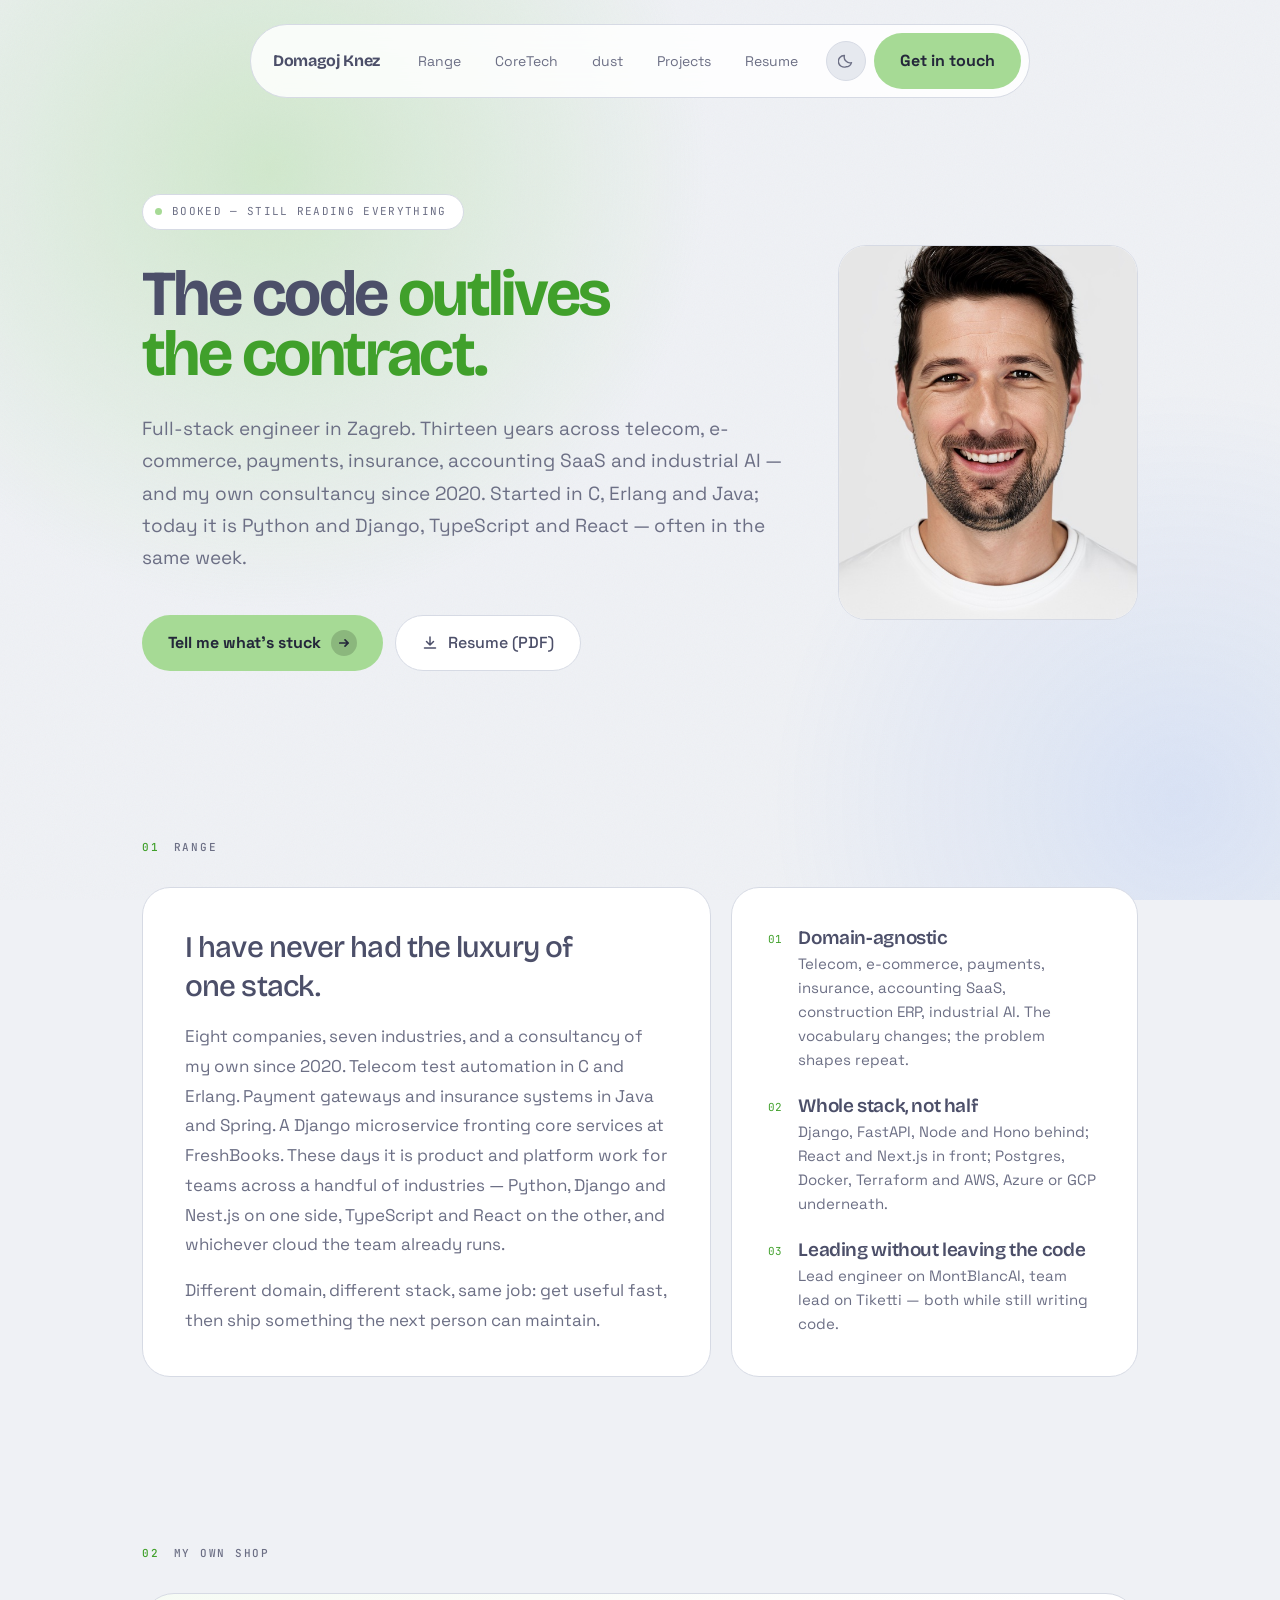
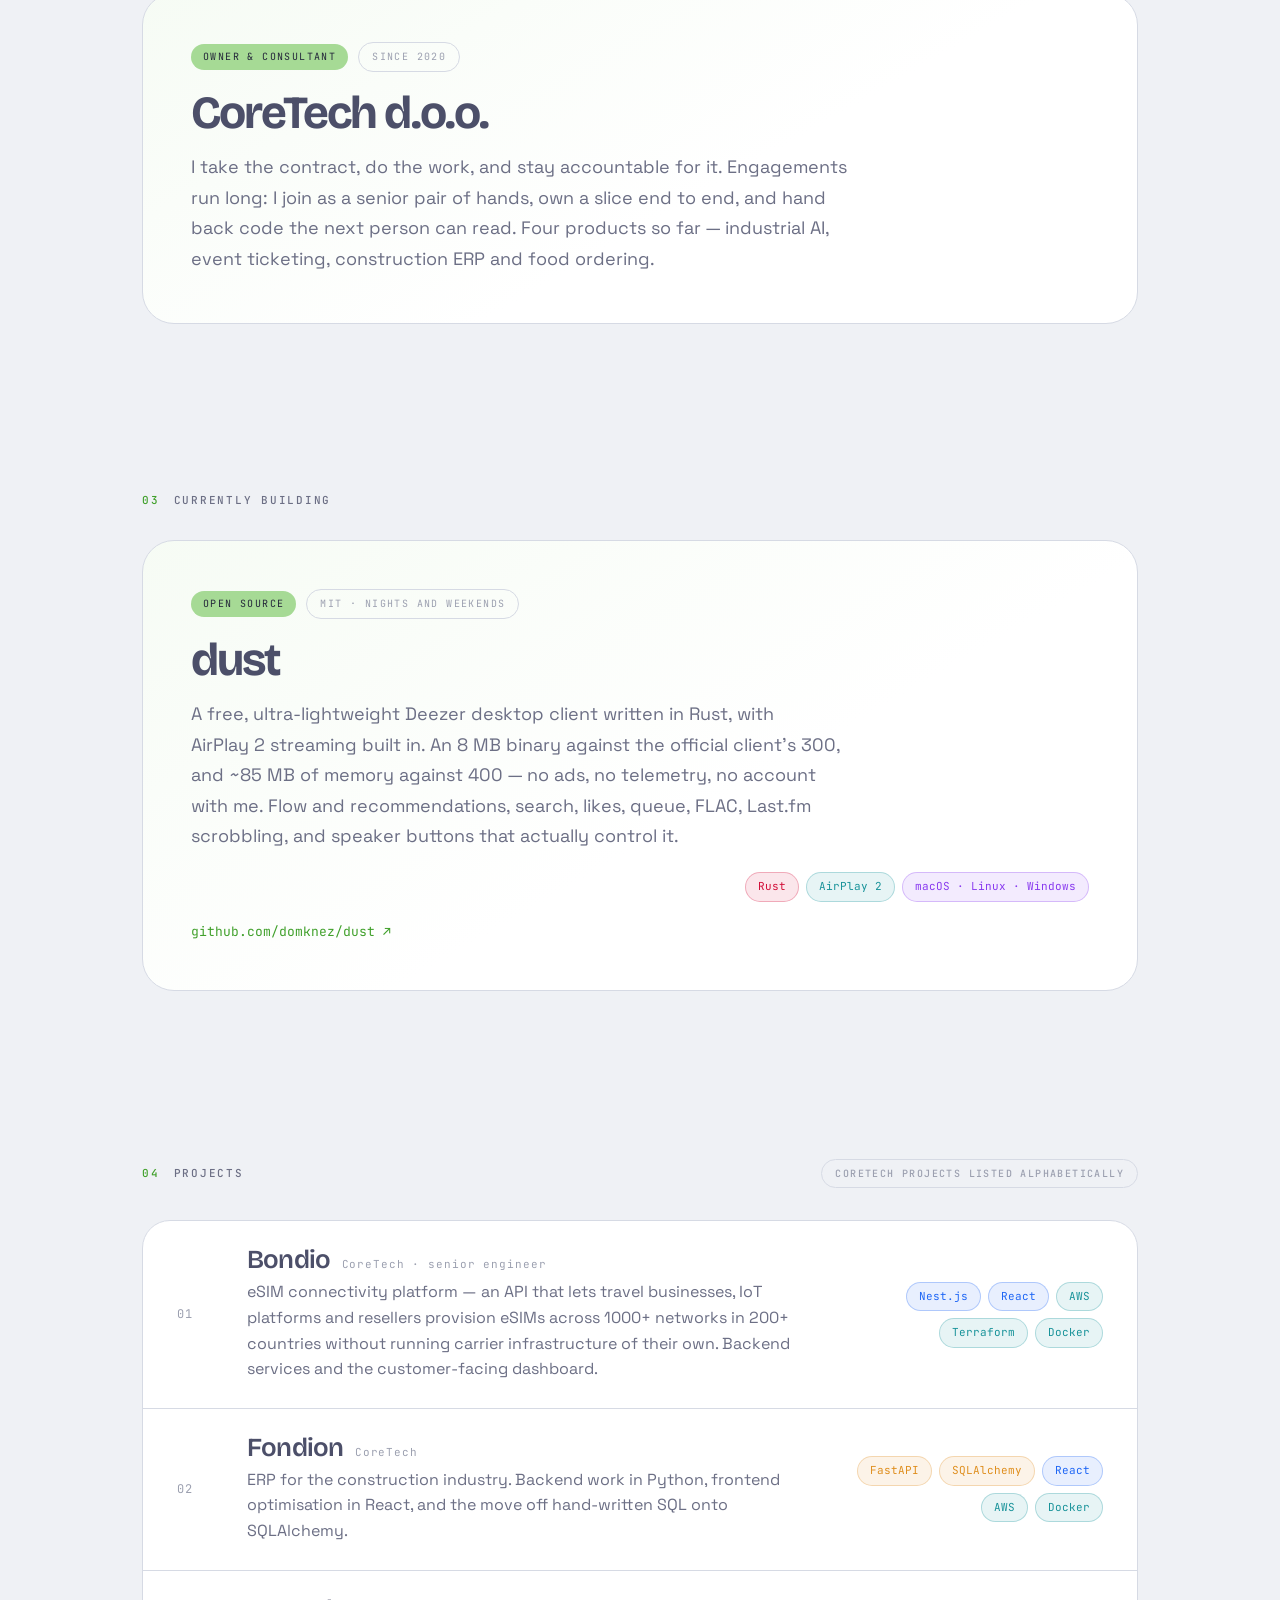
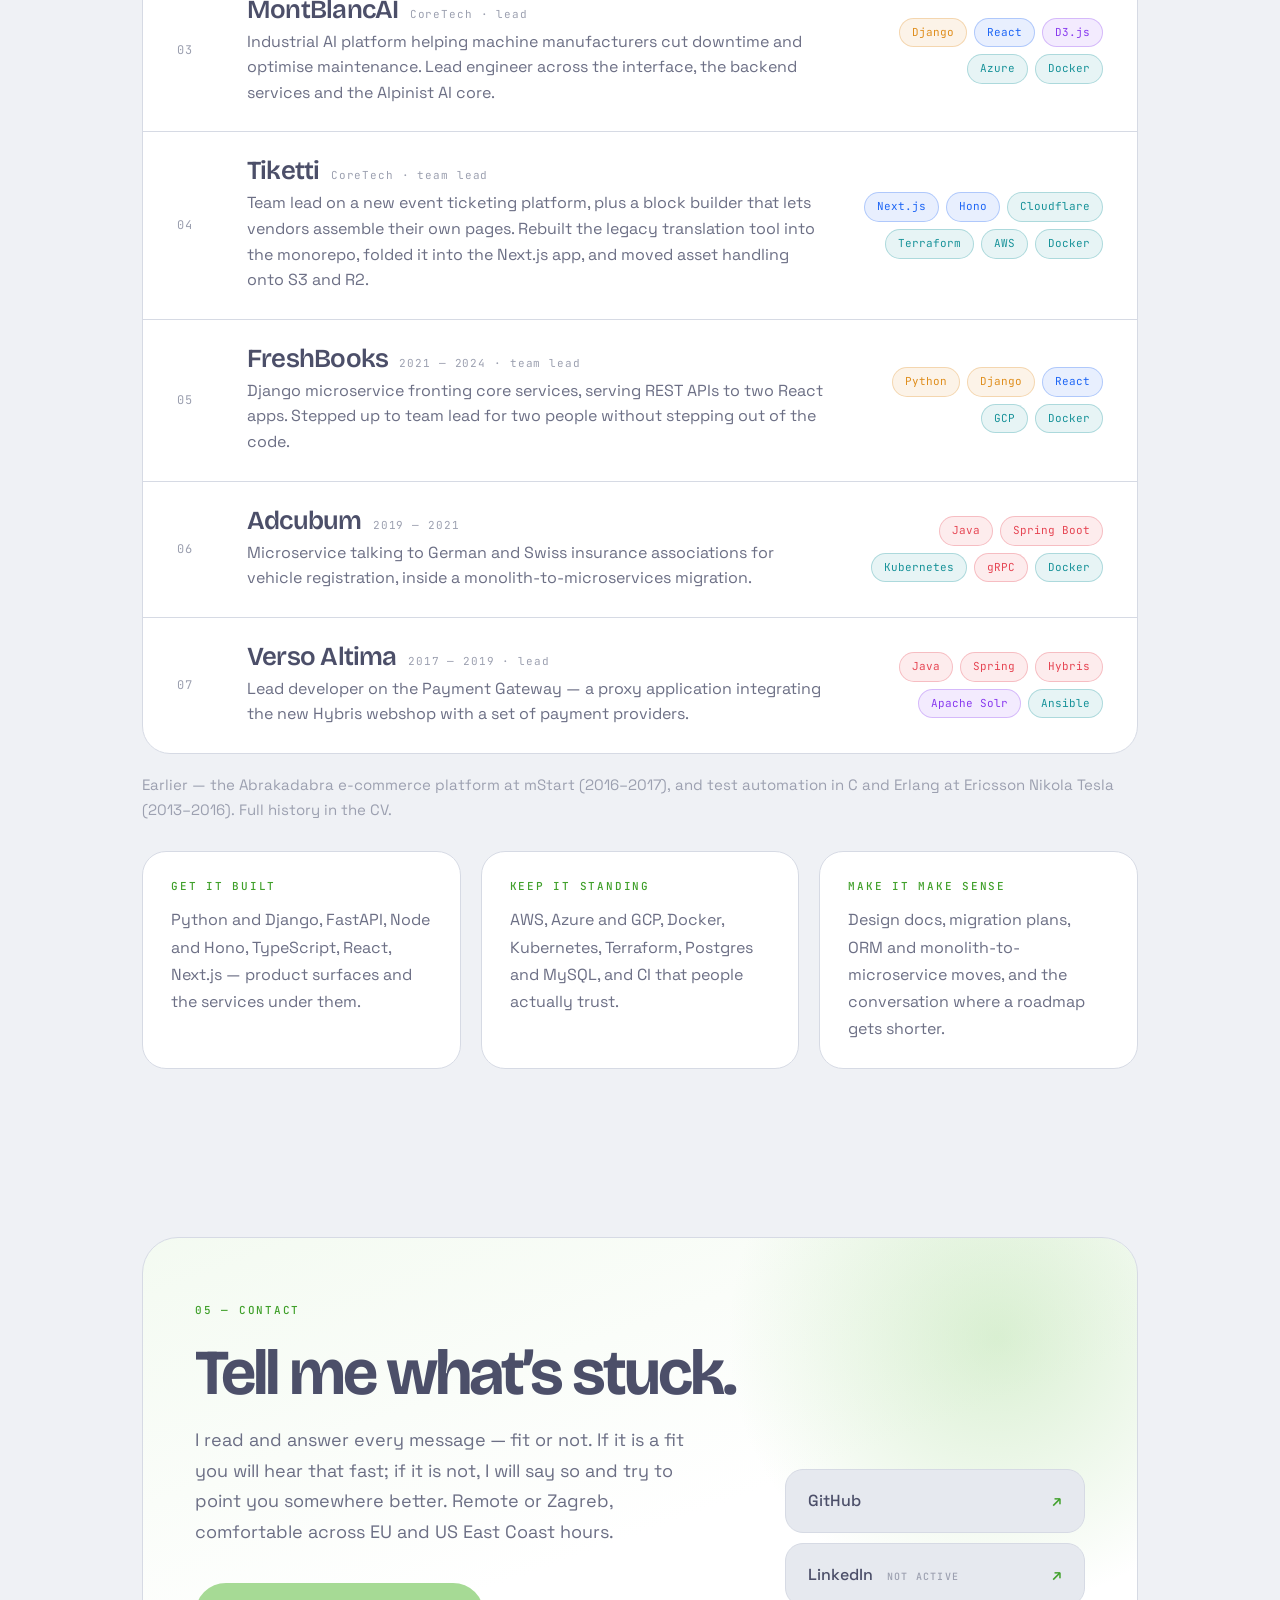
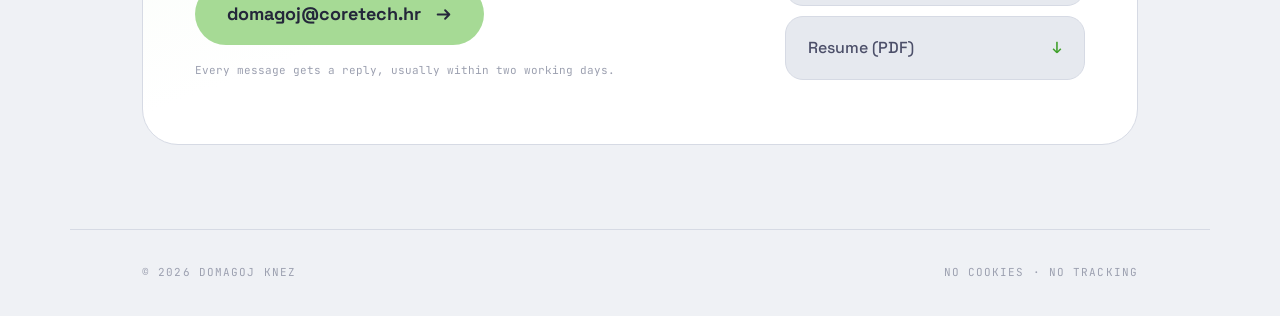
==== index.html @ b80cf306 "Add a section for dust, the current open-source project" ====
<!doctype html>
<html lang="en">
<head>
<meta charset="utf-8">
<meta name="viewport" content="width=device-width, initial-scale=1">
<title>Domagoj Knez — Full-Stack Software Engineer in Zagreb</title>
<meta name="description" content="Domagoj Knez is a full-stack software engineer in Zagreb, Croatia, with 13 years across telecom, e-commerce, payments, insurance, SaaS and industrial AI. Python, Django, FastAPI, TypeScript, React, AWS. Owner of CoreTech d.o.o.">
<meta name="author" content="Domagoj Knez">
<link rel="canonical" href="https://knez.dev/">
<meta name="robots" content="index, follow, max-snippet:-1, max-image-preview:large, max-video-preview:-1">
<meta name="googlebot" content="index, follow, max-snippet:-1, max-image-preview:large">
<meta name="theme-color" content="#24273A" media="(prefers-color-scheme: dark)">
<meta name="theme-color" content="#EFF1F5" media="(prefers-color-scheme: light)">

<meta property="og:type" content="profile">
<meta property="og:site_name" content="Domagoj Knez">
<meta property="og:locale" content="en_US">
<meta property="og:url" content="https://knez.dev/">
<meta property="og:title" content="Domagoj Knez — Full-Stack Software Engineer in Zagreb">
<meta property="og:description" content="13 years across telecom, e-commerce, payments, insurance, SaaS and industrial AI. Python, Django, TypeScript, React. Consulting through CoreTech d.o.o. since 2020.">
<meta property="og:image" content="https://knez.dev/assets/og.png">
<meta property="og:image:width" content="1200">
<meta property="og:image:height" content="630">
<meta property="og:image:alt" content="Domagoj Knez — full-stack software engineer, Zagreb">
<meta property="profile:first_name" content="Domagoj">
<meta property="profile:last_name" content="Knez">
<meta name="twitter:card" content="summary_large_image">
<meta name="twitter:title" content="Domagoj Knez — Full-Stack Software Engineer in Zagreb">
<meta name="twitter:description" content="13 years across telecom, e-commerce, payments, insurance, SaaS and industrial AI. Python, Django, TypeScript, React.">
<meta name="twitter:image" content="https://knez.dev/assets/og.png">

<link rel="icon" href="data:image/svg+xml,%3Csvg xmlns='http://www.w3.org/2000/svg' viewBox='0 0 32 32'%3E%3Crect width='32' height='32' rx='8' fill='%23A6DA95'/%3E%3Ctext x='16' y='22' font-family='Helvetica,Arial' font-size='16' font-weight='700' text-anchor='middle' fill='%231E2030'%3EDK%3C/text%3E%3C/svg%3E">
<link rel="sitemap" type="application/xml" href="/sitemap.xml">
<link rel="preconnect" href="https://fonts.googleapis.com">
<link rel="preconnect" href="https://fonts.gstatic.com" crossorigin>
<link rel="stylesheet" href="https://fonts.googleapis.com/css2?family=Bricolage+Grotesque:opsz,wght@12..96,400..800&family=Space+Grotesk:wght@400;500;700&family=JetBrains+Mono:wght@400;500&display=swap">
<link rel="stylesheet" href="assets/styles.css">
<script>
  // set theme before first paint so there is no flash
  try {
    var t = localStorage.getItem('theme');
    if (t) document.documentElement.dataset.theme = t;
  } catch (e) {}
</script>
</head>
<body>
<a class="skip" href="#main">Skip to content</a>
<div class="backdrop" aria-hidden="true">
  <span class="grain"></span>
  <span class="glow glow--a"></span>
  <span class="glow glow--b"></span>
</div>

<header class="topbar">
  <nav class="nav" aria-label="Primary">
    <a class="nav__mark" href="#top">Domagoj Knez</a>
    <button class="nav__burger" type="button" aria-expanded="false" aria-controls="nav-links" aria-label="Menu">
      <svg width="18" height="18" viewBox="0 0 16 16" fill="none" stroke="currentColor" stroke-width="1.8" stroke-linecap="round" aria-hidden="true"><path d="M3 5h10M3 11h10"/></svg>
    </button>
    <div class="nav__links" id="nav-links">
      <a href="#range">Range</a>
      <a href="#coretech">CoreTech</a>
      <a href="#dust">dust</a>
      <a href="#projects">Projects</a>
      <a href="files/Domagoj_Knez_CV.pdf">Resume</a>
      <button class="nav__theme" type="button" aria-label="Switch between light and dark">
        <svg class="i-sun" width="16" height="16" viewBox="0 0 16 16" fill="none" stroke="currentColor" stroke-width="1.4" stroke-linecap="round" aria-hidden="true"><circle cx="8" cy="8" r="3.2"/><path d="M8 1.4v1.6M8 13v1.6M14.6 8H13M3 8H1.4M12.7 3.3l-1.1 1.1M4.4 11.6l-1.1 1.1M12.7 12.7l-1.1-1.1M4.4 4.4L3.3 3.3"/></svg>
        <svg class="i-moon" width="16" height="16" viewBox="0 0 16 16" fill="none" stroke="currentColor" stroke-width="1.4" stroke-linecap="round" stroke-linejoin="round" aria-hidden="true"><path d="M13.5 9.6A5.8 5.8 0 016.4 2.5 5.8 5.8 0 108 13.8c2.5 0 4.7-1.7 5.5-4.2z"/></svg>
      </button>
      <a class="btn btn--accent nav__cta" href="#contact">Get in touch</a>
    </div>
  </nav>
</header>

<main id="main">
  <section class="hero" id="top">
    <div class="hero__text">
      <p class="status"><span class="status__dot" aria-hidden="true"></span>Booked — still reading everything</p>
      <h1>The code <em>outlives the contract.</em></h1>
      <p class="lede">Full-stack engineer in Zagreb. Thirteen years across telecom, e-commerce, payments, insurance, accounting SaaS and industrial AI — and my own consultancy since 2020. Started in C, Erlang and Java; today it is Python and Django, TypeScript and React — often in the same week.</p>
      <div class="hero__cta">
        <a class="btn btn--accent" href="#contact">Tell me what&rsquo;s stuck
          <span class="btn__dot" aria-hidden="true"><svg width="12" height="12" viewBox="0 0 12 12" fill="none" stroke="currentColor" stroke-width="1.7" stroke-linecap="round" stroke-linejoin="round"><path d="M1.8 6h8.4M7 2.8L10.2 6 7 9.2"/></svg></span>
        </a>
        <a class="btn btn--ghost" href="files/Domagoj_Knez_CV.pdf">
          <svg width="16" height="16" viewBox="0 0 16 16" fill="none" stroke="currentColor" stroke-width="1.5" stroke-linecap="round" stroke-linejoin="round" aria-hidden="true"><path d="M8 2v8M4.5 6.5L8 10l3.5-3.5M2.5 13h11"/></svg>
          Resume (PDF)
        </a>
      </div>
    </div>
    <figure class="portrait">
      <img src="assets/portrait.jpg" alt="Domagoj Knez, full-stack software engineer, Zagreb" width="512" height="768" loading="eager" decoding="async" fetchpriority="high">
      <span class="portrait__ph" aria-hidden="true">[ portrait ]</span>
    </figure>
  </section>

  <section id="range" aria-labelledby="range-h">
    <h2 class="eyebrow" id="range-h"><span>01</span><span>Range</span></h2>
    <div class="bento">
      <article class="card card--wide">
        <p class="statement">I have never had the luxury of one stack.</p>
        <p>Eight companies, seven industries, and a consultancy of my own since 2020. Telecom test automation in C and Erlang. Payment gateways and insurance systems in Java and Spring. A Django microservice fronting core services at FreshBooks. These days it is product and platform work for teams across a handful of industries — Python, Django and Nest.js on one side, TypeScript and React on the other, and whichever cloud the team already runs.</p>
        <p>Different domain, different stack, same job: get useful fast, then ship something the next person can maintain.</p>
      </article>
      <article class="card card--list">
        <div class="pt"><span class="pt__n">01</span><div><h3>Domain-agnostic</h3><p>Telecom, e-commerce, payments, insurance, accounting SaaS, construction ERP, industrial AI. The vocabulary changes; the problem shapes repeat.</p></div></div>
        <div class="pt"><span class="pt__n">02</span><div><h3>Whole stack, not half</h3><p>Django, FastAPI, Node and Hono behind; React and Next.js in front; Postgres, Docker, Terraform and AWS, Azure or GCP underneath.</p></div></div>
        <div class="pt"><span class="pt__n">03</span><div><h3>Leading without leaving the code</h3><p>Lead engineer on MontBlancAI, team lead on Tiketti — both while still writing code.</p></div></div>
      </article>
    </div>
  </section>

  <section id="coretech" aria-labelledby="coretech-h">
    <h2 class="eyebrow" id="coretech-h"><span>02</span><span>My own shop</span></h2>
    <article class="card feature">
      <p class="feature__tags"><span class="pill pill--accent">Owner &amp; consultant</span><span class="pill pill--quiet">Since 2020</span></p>
      <h3>CoreTech d.o.o.</h3>
      <p class="feature__body">I take the contract, do the work, and stay accountable for it. Engagements run long: I join as a senior pair of hands, own a slice end to end, and hand back code the next person can read. Four products so far — industrial AI, event ticketing, construction ERP and food ordering.</p>
    </article>
  </section>

  <section id="dust" aria-labelledby="dust-h">
    <h2 class="eyebrow" id="dust-h"><span>03</span><span>Currently building</span></h2>
    <article class="card feature">
      <p class="feature__tags"><span class="pill pill--accent">Open source</span><span class="pill pill--quiet">MIT &middot; nights and weekends</span></p>
      <h3>dust</h3>
      <p class="feature__body">A free, ultra-lightweight Deezer desktop client written in Rust, with AirPlay&nbsp;2 streaming built in. An 8&nbsp;MB binary against the official client&rsquo;s 300, and ~85&nbsp;MB of memory against 400 — no ads, no telemetry, no account with me. Flow and recommendations, search, likes, queue, FLAC, Last.fm scrobbling, and speaker buttons that actually control it.</p>
      <ul class="tech tech--left"><li class="tk tk-sys">Rust</li><li class="tk tk-inf">AirPlay 2</li><li class="tk tk-dat">macOS &middot; Linux &middot; Windows</li></ul>
      <p class="feature__link"><a href="https://github.com/domknez/dust">github.com/domknez/dust <span aria-hidden="true">&#8599;</span></a></p>
    </article>
  </section>

  <section id="projects" aria-labelledby="projects-h">
    <div class="eyebrow eyebrow--split">
      <h2 class="eyebrow__l" id="projects-h"><span>04</span><span>Projects</span></h2>
      <span class="pill pill--quiet">CoreTech projects listed alphabetically</span>
    </div>
    <ol class="projects">
      <li class="project">
        <span class="project__n">01</span>
        <div class="project__body">
          <h3>Bondio <span class="project__meta">CoreTech &middot; senior engineer</span></h3>
          <p>eSIM connectivity platform — an API that lets travel businesses, IoT platforms and resellers provision eSIMs across 1000+ networks in 200+ countries without running carrier infrastructure of their own. Backend services and the customer-facing dashboard.</p>
        </div>
        <ul class="tech"><li class="tk tk-js">Nest.js</li><li class="tk tk-js">React</li><li class="tk tk-inf">AWS</li><li class="tk tk-inf">Terraform</li><li class="tk tk-inf">Docker</li></ul>
      </li>
      <li class="project">
        <span class="project__n">02</span>
        <div class="project__body">
          <h3>Fondion <span class="project__meta">CoreTech</span></h3>
          <p>ERP for the construction industry. Backend work in Python, frontend optimisation in React, and the move off hand-written SQL onto SQLAlchemy.</p>
        </div>
        <ul class="tech"><li class="tk tk-py">FastAPI</li><li class="tk tk-py">SQLAlchemy</li><li class="tk tk-js">React</li><li class="tk tk-inf">AWS</li><li class="tk tk-inf">Docker</li></ul>
      </li>
      <li class="project">
        <span class="project__n">03</span>
        <div class="project__body">
          <h3>MontBlancAI <span class="project__meta">CoreTech &middot; lead</span></h3>
          <p>Industrial AI platform helping machine manufacturers cut downtime and optimise maintenance. Lead engineer across the interface, the backend services and the Alpinist AI core.</p>
        </div>
        <ul class="tech"><li class="tk tk-py">Django</li><li class="tk tk-js">React</li><li class="tk tk-dat">D3.js</li><li class="tk tk-inf">Azure</li><li class="tk tk-inf">Docker</li></ul>
      </li>
      <li class="project">
        <span class="project__n">04</span>
        <div class="project__body">
          <h3>Tiketti <span class="project__meta">CoreTech &middot; team lead</span></h3>
          <p>Team lead on a new event ticketing platform, plus a block builder that lets vendors assemble their own pages. Rebuilt the legacy translation tool into the monorepo, folded it into the Next.js app, and moved asset handling onto S3 and R2.</p>
        </div>
        <ul class="tech"><li class="tk tk-js">Next.js</li><li class="tk tk-js">Hono</li><li class="tk tk-inf">Cloudflare</li><li class="tk tk-inf">Terraform</li><li class="tk tk-inf">AWS</li><li class="tk tk-inf">Docker</li></ul>
      </li>
      <li class="project">
        <span class="project__n">05</span>
        <div class="project__body">
          <h3>FreshBooks <span class="project__meta">2021 &mdash; 2024 &middot; team lead</span></h3>
          <p>Django microservice fronting core services, serving REST APIs to two React apps. Stepped up to team lead for two people without stepping out of the code.</p>
        </div>
        <ul class="tech"><li class="tk tk-py">Python</li><li class="tk tk-py">Django</li><li class="tk tk-js">React</li><li class="tk tk-inf">GCP</li><li class="tk tk-inf">Docker</li></ul>
      </li>
      <li class="project">
        <span class="project__n">06</span>
        <div class="project__body">
          <h3>Adcubum <span class="project__meta">2019 &mdash; 2021</span></h3>
          <p>Microservice talking to German and Swiss insurance associations for vehicle registration, inside a monolith-to-microservices migration.</p>
        </div>
        <ul class="tech"><li class="tk tk-jvm">Java</li><li class="tk tk-jvm">Spring Boot</li><li class="tk tk-inf">Kubernetes</li><li class="tk tk-jvm">gRPC</li><li class="tk tk-inf">Docker</li></ul>
      </li>
      <li class="project">
        <span class="project__n">07</span>
        <div class="project__body">
          <h3>Verso Altima <span class="project__meta">2017 &mdash; 2019 &middot; lead</span></h3>
          <p>Lead developer on the Payment Gateway — a proxy application integrating the new Hybris webshop with a set of payment providers.</p>
        </div>
        <ul class="tech"><li class="tk tk-jvm">Java</li><li class="tk tk-jvm">Spring</li><li class="tk tk-jvm">Hybris</li><li class="tk tk-dat">Apache Solr</li><li class="tk tk-inf">Ansible</li></ul>
      </li>
    </ol>
    <p class="earlier">Earlier — the Abrakadabra e-commerce platform at mStart (2016&ndash;2017), and test automation in C and Erlang at Ericsson Nikola Tesla (2013&ndash;2016). Full history in the CV.</p>
    <div class="stack">
      <article class="card"><h3 class="eyebrow eyebrow--acc">Get it built</h3><p>Python and Django, FastAPI, Node and Hono, TypeScript, React, Next.js — product surfaces and the services under them.</p></article>
      <article class="card"><h3 class="eyebrow eyebrow--acc">Keep it standing</h3><p>AWS, Azure and GCP, Docker, Kubernetes, Terraform, Postgres and MySQL, and CI that people actually trust.</p></article>
      <article class="card"><h3 class="eyebrow eyebrow--acc">Make it make sense</h3><p>Design docs, migration plans, ORM and monolith-to-microservice moves, and the conversation where a roadmap gets shorter.</p></article>
    </div>
  </section>

  <section id="contact" aria-labelledby="contact-h">
    <div class="contact">
      <div class="contact__glow" aria-hidden="true"></div>
      <div class="contact__grid">
        <div>
          <p class="eyebrow eyebrow--acc">05 — Contact</p>
          <h2 id="contact-h">Tell me what&rsquo;s stuck.</h2>
          <p class="lede">I read and answer every message — fit or not. If it is a fit you will hear that fast; if it is not, I will say so and try to point you somewhere better. Remote or Zagreb, comfortable across EU and US East Coast hours.</p>
          <a class="btn btn--accent btn--mail js-mail" href="#" data-u="domagoj" data-d="coretech.hr" data-s="Project enquiry">
            <span class="mail__addr"><span>domagoj</span><span>&#64;</span><span>coretech</span><span>.hr</span></span>
            <svg width="17" height="17" viewBox="0 0 16 16" fill="none" stroke="currentColor" stroke-width="1.8" stroke-linecap="round" stroke-linejoin="round" aria-hidden="true"><path d="M2.5 8h11M9.5 4l4 4-4 4"/></svg>
          </a>
          <p class="fineprint">Every message gets a reply, usually within two working days.</p>
        </div>
        <ul class="links">
          <li><a href="https://github.com/domknez">GitHub <span aria-hidden="true">&#8599;</span></a></li>
          <li><a href="https://www.linkedin.com/in/dknez"><span>LinkedIn <em class="links__note">not active</em></span> <span aria-hidden="true">&#8599;</span></a></li>
          <li><a href="files/Domagoj_Knez_CV.pdf">Resume (PDF) <span aria-hidden="true">&#8595;</span></a></li>
        </ul>
      </div>
    </div>
  </section>
</main>

<footer class="foot">
  <span class="foot__who">&copy; <span class="js-year">2026</span> Domagoj Knez<span class="visits" hidden> &middot; <span class="js-visits"></span></span></span>
  <span>No cookies &middot; no tracking</span>
</footer>

<script type="application/ld+json">
{
  "@context": "https://schema.org",
  "@graph": [
    {
      "@type": "WebSite",
      "@id": "https://knez.dev/#website",
      "url": "https://knez.dev/",
      "name": "Domagoj Knez",
      "inLanguage": "en",
      "publisher": { "@id": "https://knez.dev/#person" }
    },
    {
      "@type": "ProfilePage",
      "@id": "https://knez.dev/#webpage",
      "url": "https://knez.dev/",
      "name": "Domagoj Knez — Full-Stack Software Engineer in Zagreb",
      "isPartOf": { "@id": "https://knez.dev/#website" },
      "about": { "@id": "https://knez.dev/#person" },
      "mainEntity": { "@id": "https://knez.dev/#person" },
      "inLanguage": "en"
    },
    {
      "@type": "Person",
      "@id": "https://knez.dev/#person",
      "name": "Domagoj Knez",
      "givenName": "Domagoj",
      "familyName": "Knez",
      "url": "https://knez.dev/",
      "image": "https://knez.dev/assets/portrait.jpg",
      "jobTitle": "Full-Stack Software Engineer",
      "description": "Full-stack software engineer in Zagreb, Croatia. Thirteen years across telecom, e-commerce, payments, insurance, accounting SaaS and industrial AI. Works in Python, Django, FastAPI, TypeScript, React and Next.js, on AWS, Azure and GCP. Owner and consultant at CoreTech d.o.o. since 2020.",
      "address": { "@type": "PostalAddress", "addressLocality": "Zagreb", "addressCountry": "HR" },
      "nationality": { "@type": "Country", "name": "Croatia" },
      "worksFor": { "@id": "https://knez.dev/#coretech" },
      "hasOccupation": {
        "@type": "Occupation",
        "name": "Full-Stack Software Engineer",
        "occupationLocation": { "@type": "City", "name": "Zagreb" },
        "skills": "Python, Django, FastAPI, SQLAlchemy, TypeScript, JavaScript, React, Next.js, Node.js, Nest.js, Hono, Rust, Java, Spring Boot, SAP Hybris, PostgreSQL, MySQL, Redis, AWS, Microsoft Azure, Google Cloud, Docker, Kubernetes, Terraform, Cloudflare, gRPC, REST, microservices"
      },
      "alumniOf": {
        "@type": "CollegeOrUniversity",
        "name": "Faculty of Electrical Engineering and Computing, University of Zagreb"
      },
      "hasCredential": [
        { "@type": "EducationalOccupationalCredential", "credentialCategory": "degree", "name": "MSc, Information and Communication Technology" },
        { "@type": "EducationalOccupationalCredential", "credentialCategory": "certificate", "name": "SAP Certified Development Professional — SAP Hybris Commerce 6.2 Developer" },
        { "@type": "EducationalOccupationalCredential", "credentialCategory": "certificate", "name": "SAP Certified Product Support Specialist — SAP Hybris Commerce 6.0" }
      ],
      "knowsLanguage": [
        { "@type": "Language", "name": "Croatian" },
        { "@type": "Language", "name": "English" },
        { "@type": "Language", "name": "German" }
      ],
      "knowsAbout": ["Python", "Django", "FastAPI", "TypeScript", "React", "Next.js", "Node.js", "Nest.js", "Rust", "Java", "Spring Boot", "PostgreSQL", "AWS", "Microsoft Azure", "Google Cloud Platform", "Terraform", "Docker", "Kubernetes", "microservices", "API design", "e-commerce", "payment gateways", "insurance systems", "industrial AI", "ERP"],
      "sameAs": ["https://github.com/domknez", "https://www.linkedin.com/in/dknez"]
    },
    {
      "@type": "SoftwareSourceCode",
      "@id": "https://knez.dev/#dust",
      "name": "dust",
      "description": "A free and open source, ultra-lightweight Deezer desktop client written in Rust, with AirPlay 2 streaming built in.",
      "codeRepository": "https://github.com/domknez/dust",
      "programmingLanguage": "Rust",
      "license": "https://opensource.org/licenses/MIT",
      "author": { "@id": "https://knez.dev/#person" },
      "operatingSystem": ["macOS", "Linux", "Windows"]
    },
    {
      "@type": "Organization",
      "@id": "https://knez.dev/#coretech",
      "name": "CoreTech d.o.o.",
      "description": "Software consultancy in Zagreb, Croatia, founded and run by Domagoj Knez. Long-running engagements in product engineering, platform work and cloud infrastructure.",
      "foundingDate": "2020",
      "founder": { "@id": "https://knez.dev/#person" },
      "address": { "@type": "PostalAddress", "addressLocality": "Zagreb", "addressCountry": "HR" },
      "areaServed": "Worldwide"
    }
  ]
}
</script>
<script src="assets/main.js" defer></script>
</body>
</html>
---- assets/styles.css ----
/* ---------- tokens: Catppuccin Macchiato (dark) / Latte (light) ---------- */
:root {
  --disp: 'Bricolage Grotesque', 'Helvetica Neue', Helvetica, sans-serif;
  --sans: 'Space Grotesk', -apple-system, BlinkMacSystemFont, 'Helvetica Neue', sans-serif;
  --mono: 'JetBrains Mono', ui-monospace, 'SF Mono', Menlo, monospace;

  --bg: #24273A; --card: #2B2E42; --card2: #32364A; --edge: #3C4055;
  --fg: #CAD3F5; --fg2: #A5ADCB; --fg3: #8087A2;
  --acc: #A6DA95; --acc-fill: #A6DA95; --on-acc: #1E2030;
  --glow: rgba(166,218,149,.16); --wash: rgba(138,173,244,.14);
  --grain-op: .045; --grain-mix: normal;

  --tk-py: #EED49F; --tk-js: #8AADF4; --tk-jvm: #F5A97F; --tk-inf: #8BD5CA; --tk-dat: #C6A0F6; --tk-sys: #F0A3A8;

  --maxw: 1140px;
  --gutter: 72px;
  --radius-card: 28px;
  color-scheme: dark;
}
@media (prefers-color-scheme: light) {
  :root:not([data-theme="dark"]) {
    --bg: #EFF1F5; --card: #FFFFFF; --card2: #E6E9EF; --edge: #D6DAE4;
    --fg: #4C4F69; --fg2: #6C6F85; --fg3: #9CA0B0;
    --acc: #40A02B; --acc-fill: #A6DA95; --on-acc: #24273A;
    --glow: rgba(166,218,149,.42); --wash: rgba(30,102,245,.10);
    --grain-op: .035; --grain-mix: multiply;
    --tk-py: #DF8E1D; --tk-js: #1E66F5; --tk-jvm: #E64553; --tk-inf: #179299; --tk-dat: #8839EF; --tk-sys: #D20F39;
    color-scheme: light;
  }
}
:root[data-theme="light"] {
  --bg: #EFF1F5; --card: #FFFFFF; --card2: #E6E9EF; --edge: #D6DAE4;
  --fg: #4C4F69; --fg2: #6C6F85; --fg3: #9CA0B0;
  --acc: #40A02B; --acc-fill: #A6DA95; --on-acc: #24273A;
  --glow: rgba(166,218,149,.42); --wash: rgba(30,102,245,.10);
  --grain-op: .035; --grain-mix: multiply;
  --tk-py: #DF8E1D; --tk-js: #1E66F5; --tk-jvm: #E64553; --tk-inf: #179299; --tk-dat: #8839EF;
  color-scheme: light;
}

/* ---------- base ---------- */
*, *::before, *::after { box-sizing: border-box; }
html { scroll-behavior: smooth; scroll-padding-top: 110px; overflow-x: clip; }
body {
  margin: 0; background: var(--bg); color: var(--fg);
  font-family: var(--sans); font-size: 16px; line-height: 1.6;
  -webkit-font-smoothing: antialiased;
}
img { max-width: 100%; display: block; }
h1, h2, h3 { font-family: var(--disp); font-weight: 700; letter-spacing: -0.04em; line-height: 1; margin: 0; }
p { margin: 0; }
ul, ol { margin: 0; padding: 0; list-style: none; }
a { color: var(--acc); text-decoration: none; transition: color .2s ease; }
a:hover { color: var(--fg); }
:focus-visible { outline: 2px solid var(--acc); outline-offset: 3px; border-radius: 6px; }
.skip {
  position: absolute; left: -9999px; top: 12px; z-index: 100;
  background: var(--acc-fill); color: var(--on-acc); padding: 12px 20px; border-radius: 999px; font-weight: 700;
}
.skip:focus { left: 24px; }

/* ---------- atmosphere ---------- */
/* Everything decorative lives in here. It is fixed and clipped, so nothing
   inside it can widen the page — an oversized glow used to push the layout
   past the viewport on phones, which made Safari zoom the whole page out. */
.backdrop { position: fixed; inset: 0; overflow: hidden; pointer-events: none; z-index: 0; }
.grain {
  position: absolute; inset: 0; display: block;
  opacity: var(--grain-op); mix-blend-mode: var(--grain-mix);
  background-image: url("data:image/svg+xml,%3Csvg xmlns='http://www.w3.org/2000/svg'%3E%3Cfilter id='n'%3E%3CfeTurbulence type='fractalNoise' baseFrequency='0.9' numOctaves='3'/%3E%3C/filter%3E%3Crect width='100%25' height='100%25' filter='url(%23n)'/%3E%3C/svg%3E");
}
.glow { position: absolute; display: block; border-radius: 50%; }
.glow--a { top: -300px; left: -200px; width: 940px; height: 940px; background: radial-gradient(circle, var(--glow) 0%, transparent 66%); }
.glow--b { top: 40%; right: -340px; width: 880px; height: 880px; background: radial-gradient(circle, var(--wash) 0%, transparent 66%); }
@media (max-width: 620px) {
  .glow--a { top: -180px; left: -180px; width: 560px; height: 560px; }
  .glow--b { top: 45%; right: -220px; width: 520px; height: 520px; }
}

/* ---------- nav ---------- */
.topbar { position: sticky; top: 0; z-index: 20; display: flex; justify-content: center; padding: 24px 24px 0; }
.nav {
  display: flex; align-items: center; gap: 6px;
  padding: 8px 8px 8px 22px; border: 1px solid var(--edge); border-radius: 999px;
  background: color-mix(in oklab, var(--card) 84%, transparent);
  -webkit-backdrop-filter: blur(14px); backdrop-filter: blur(14px);
  max-width: 100%;
}
.nav__mark { font-family: var(--disp); font-weight: 700; font-size: 16px; letter-spacing: -0.02em; color: var(--fg); margin-right: 18px; }
.nav__links { display: flex; align-items: center; gap: 6px; }
.nav__links > a:not(.btn) { font-size: 14px; color: var(--fg2); padding: 8px 14px; border-radius: 999px; transition: color .2s ease, background-color .2s ease; }
.nav__links > a:not(.btn):hover, .nav__links > a:not(.btn)[aria-current="true"] { color: var(--fg); background: var(--card2); }
.nav__theme {
  display: inline-flex; align-items: center; justify-content: center;
  width: 40px; height: 40px; margin-left: 8px; border-radius: 999px;
  border: 1px solid var(--edge); background: var(--card2); color: var(--fg2);
  cursor: pointer; transition: color .2s ease, transform .2s ease;
}
.nav__theme:hover { color: var(--fg); transform: translateY(-1px); }
.nav__theme .i-moon { display: none; }
:root[data-theme="light"] .nav__theme .i-sun { display: none; }
:root[data-theme="light"] .nav__theme .i-moon { display: block; }
@media (prefers-color-scheme: light) {
  :root:not([data-theme="dark"]) .nav__theme .i-sun { display: none; }
  :root:not([data-theme="dark"]) .nav__theme .i-moon { display: block; }
}
.nav__cta { margin-left: 2px; height: 40px; padding: 0 18px; font-size: 14px; }
.nav__burger {
  display: none; align-items: center; justify-content: center;
  width: 40px; height: 40px; border-radius: 999px;
  border: 1px solid var(--edge); background: var(--card2); color: var(--fg); cursor: pointer;
}

/* ---------- buttons & pills ---------- */
.btn {
  display: inline-flex; align-items: center; gap: 10px;
  height: 56px; padding: 0 26px; border-radius: 999px;
  font-size: 16px; font-weight: 500; white-space: nowrap;
  transition: transform .2s ease, background-color .2s ease, color .2s ease;
}
.btn:hover { transform: translateY(-2px); }
.btn--accent,
.btn--accent:hover,
.btn--accent:visited { background: var(--acc-fill); color: var(--on-acc); font-weight: 700; }
.btn--ghost { border: 1px solid var(--edge); background: var(--card); color: var(--fg); }
.btn__dot { display: inline-flex; align-items: center; justify-content: center; width: 26px; height: 26px; border-radius: 999px; background: rgba(0,0,0,.16); }
.btn--mail { height: 62px; padding: 0 32px; font-size: 18px; gap: 14px; }
.mail__addr { display: inline; }
.btn--mail > span { pointer-events: none; }

.pill { display: inline-flex; align-items: center; font-family: var(--mono); font-size: 10px; letter-spacing: .14em; text-transform: uppercase; border-radius: 999px; padding: 5px 12px; }
.pill--accent { background: var(--acc-fill); color: var(--on-acc); }
.pill--quiet { color: var(--fg3); border: 1px solid var(--edge); padding: 6px 13px; }

/* ---------- layout ---------- */
main { position: relative; z-index: 2; }
section { max-width: var(--maxw); margin-inline: auto; padding: 84px var(--gutter); }
.eyebrow { display: flex; align-items: baseline; gap: 14px; margin: 0 0 32px; font-family: var(--mono); font-size: 11px; font-weight: 500; line-height: 1.5; letter-spacing: .16em; text-transform: uppercase; color: var(--fg2); }
h2.eyebrow, h3.eyebrow { font-family: var(--mono); }
.eyebrow__l { font: inherit; letter-spacing: inherit; color: inherit; margin: 0; display: flex; align-items: baseline; gap: 14px; }
.eyebrow__l > span:first-child { color: var(--acc); }
.eyebrow > span:first-child { color: var(--acc); }
.eyebrow--split { justify-content: space-between; }
.eyebrow__l { display: flex; align-items: baseline; gap: 14px; }
.eyebrow--acc, .eyebrow--acc > span:first-child { color: var(--acc); }
.eyebrow--acc { margin-bottom: 12px; }
.lede { font-size: 19px; line-height: 1.7; color: var(--fg2); }

.card { border: 1px solid var(--edge); border-radius: var(--radius-card); background: var(--card); padding: 34px 36px; transition: border-color .3s ease, transform .3s cubic-bezier(.2,.7,.2,1); }

/* ---------- hero ---------- */
.hero { display: grid; grid-template-columns: minmax(0, 1fr) 300px; gap: 56px; align-items: center; padding-top: 96px; }
.hero h1 { font-size: clamp(40px, 5vw, 72px); line-height: .95; margin-bottom: 28px; text-wrap: balance; }
.hero h1 em { font-style: normal; color: var(--acc); }
.hero .lede { margin-bottom: 40px; }
.hero__cta { display: flex; flex-wrap: wrap; gap: 12px; }
.status {
  display: inline-flex; align-items: center; gap: 10px; margin-bottom: 34px;
  padding: 8px 16px 8px 12px; border: 1px solid var(--edge); border-radius: 999px; background: var(--card);
  font-family: var(--mono); font-size: 11px; letter-spacing: .12em; text-transform: uppercase; color: var(--fg2);
}
.status__dot { width: 7px; height: 7px; border-radius: 999px; background: var(--acc-fill); animation: pulse 2.4s ease-in-out infinite; }
@keyframes pulse { 0%, 100% { opacity: 1; } 50% { opacity: .35; } }

.portrait { margin: 0; position: relative; align-self: center; border: 1px solid var(--edge); border-radius: var(--radius-card); background: var(--card); overflow: hidden; aspect-ratio: 4 / 5; }
.portrait img { width: 100%; height: 100%; object-fit: cover; object-position: center 14%; }
/* the shot has a white studio background: take the glare off it on the dark theme */
:root[data-theme="dark"] .portrait img { filter: brightness(.94) contrast(.97) saturate(.97); }
@media (prefers-color-scheme: dark) {
  :root:not([data-theme="light"]) .portrait img { filter: brightness(.94) contrast(.97) saturate(.97); }
}
.portrait__ph { display: none; }
.portrait.is-empty img { display: none; }
.portrait.is-empty { display: flex; align-items: center; justify-content: center; }
.portrait.is-empty::after { content: ""; position: absolute; inset: 14px; border: 1px dashed color-mix(in oklab, var(--acc) 32%, transparent); border-radius: 18px; }
.portrait.is-empty .portrait__ph { display: block; font-family: var(--mono); font-size: 11px; letter-spacing: .16em; text-transform: uppercase; color: var(--acc); }

/* ---------- bento ---------- */
.bento { display: grid; grid-template-columns: 7fr 5fr; gap: 20px; }
.card--wide { padding: 40px 42px; display: flex; flex-direction: column; gap: 16px; }
.statement { font-family: var(--disp); font-weight: 500; font-size: clamp(24px, 2.4vw, 30px); line-height: 1.3; letter-spacing: -0.03em; text-wrap: pretty; }
.card--wide > p:not(.statement) { font-size: 17px; line-height: 1.75; color: var(--fg2); }
.card--list { display: flex; flex-direction: column; gap: 24px; justify-content: center; }
.pt { display: flex; gap: 16px; }
.pt__n { font-family: var(--mono); font-size: 11px; color: var(--acc); padding-top: 3px; }
.pt h3 { font-size: 19px; font-weight: 600; letter-spacing: -0.02em; margin-bottom: 5px; }
.pt p { font-size: 15px; line-height: 1.6; color: var(--fg2); }

/* ---------- feature ---------- */
.feature { border-radius: 32px; padding: 48px; background: linear-gradient(150deg, color-mix(in oklab, var(--acc-fill) 10%, var(--card)), var(--card) 58%); }
.feature__tags { display: flex; align-items: center; gap: 10px; margin-bottom: 18px; }
.feature h3 { font-size: clamp(32px, 4vw, 46px); margin-bottom: 16px; }
.feature__body { font-size: 18px; line-height: 1.7; color: var(--fg2); max-width: 660px; }
.tech--left { justify-content: flex-start; margin-top: 20px; }
.feature__link { margin-top: 20px; font-family: var(--mono); font-size: 13px; }
.feature__link a { color: var(--acc); }
.feature__link a:hover { color: var(--fg); }

/* ---------- projects ---------- */
.projects { border: 1px solid var(--edge); border-radius: var(--radius-card); background: var(--card); overflow: hidden; }
.project {
  display: grid; grid-template-columns: 44px minmax(0, 1fr) 250px; gap: 26px; align-items: center;
  padding: 26px 34px; border-bottom: 1px solid var(--edge);
  transition: background-color .25s ease;
}
.project:last-child { border-bottom: 0; }
.project:hover { background: var(--card2); }
.project__n { font-family: var(--mono); font-size: 12px; letter-spacing: .08em; color: var(--fg3); }
.project h3 { font-size: 26px; font-weight: 600; letter-spacing: -0.03em; margin-bottom: 6px; }
.project__meta { font-family: var(--mono); font-size: 11px; font-weight: 400; letter-spacing: .08em; color: var(--fg3); margin-left: 6px; }
.project__body p { font-size: 16px; line-height: 1.6; color: var(--fg2); }
.tech { display: flex; flex-wrap: wrap; gap: 7px; justify-content: flex-end; }
.tk { padding: 5px 12px; border-radius: 999px; font-family: var(--mono); font-size: 11px; border: 1px solid; white-space: nowrap; }
.tk-py  { color: var(--tk-py);  background: color-mix(in oklab, var(--tk-py) 10%, transparent);  border-color: color-mix(in oklab, var(--tk-py) 28%, transparent); }
.tk-js  { color: var(--tk-js);  background: color-mix(in oklab, var(--tk-js) 10%, transparent);  border-color: color-mix(in oklab, var(--tk-js) 28%, transparent); }
.tk-jvm { color: var(--tk-jvm); background: color-mix(in oklab, var(--tk-jvm) 10%, transparent); border-color: color-mix(in oklab, var(--tk-jvm) 28%, transparent); }
.tk-inf { color: var(--tk-inf); background: color-mix(in oklab, var(--tk-inf) 10%, transparent); border-color: color-mix(in oklab, var(--tk-inf) 28%, transparent); }
.tk-dat { color: var(--tk-dat); background: color-mix(in oklab, var(--tk-dat) 10%, transparent); border-color: color-mix(in oklab, var(--tk-dat) 28%, transparent); }
.tk-sys { color: var(--tk-sys); background: color-mix(in oklab, var(--tk-sys) 10%, transparent); border-color: color-mix(in oklab, var(--tk-sys) 28%, transparent); }
.earlier { font-size: 15px; line-height: 1.7; color: var(--fg3); margin-top: 18px; }
.stack { display: grid; grid-template-columns: repeat(3, minmax(0, 1fr)); gap: 20px; margin-top: 28px; }
.stack .card { border-radius: 24px; padding: 26px 28px; }
.stack .card > :last-child { font-size: 16px; line-height: 1.7; color: var(--fg2); }

/* ---------- contact ---------- */
.contact { position: relative; border: 1px solid var(--edge); border-radius: 36px; padding: 64px 52px; overflow: hidden; background: linear-gradient(160deg, color-mix(in oklab, var(--acc-fill) 13%, var(--card)), var(--card) 55%); }
.contact__glow { position: absolute; top: -180px; right: -140px; width: 560px; height: 560px; border-radius: 50%; background: radial-gradient(circle, var(--glow) 0%, transparent 68%); }
.contact__grid { position: relative; display: grid; grid-template-columns: minmax(0, 1fr) 300px; gap: 48px; align-items: end; }
.contact h2 { font-size: clamp(38px, 5vw, 68px); line-height: .94; letter-spacing: -0.045em; margin: 24px 0 22px; max-width: 700px; text-wrap: pretty; }
.contact .lede { font-size: 18px; margin-bottom: 36px; max-width: 520px; }
.fineprint { font-family: var(--mono); font-size: 11px; line-height: 1.7; color: var(--fg3); margin-top: 16px; }
.links { display: flex; flex-direction: column; gap: 10px; }
.links a {
  display: flex; align-items: center; justify-content: space-between;
  padding: 18px 22px; border: 1px solid var(--edge); border-radius: 18px;
  background: var(--card2); color: var(--fg); font-size: 16px; font-weight: 500;
  transition: border-color .3s ease, transform .3s cubic-bezier(.2,.7,.2,1);
}
.links a > span:last-child { color: var(--acc); }
.links__note { font-family: var(--mono); font-style: normal; font-size: 10px; letter-spacing: .12em; text-transform: uppercase; color: var(--fg3); margin-left: 10px; }
.links a:hover { border-color: color-mix(in oklab, var(--acc) 45%, transparent); transform: translateY(-3px); }

/* ---------- footer ---------- */
.foot {
  position: relative; z-index: 2;
  display: flex; align-items: center; justify-content: space-between; flex-wrap: wrap; gap: 8px;
  max-width: var(--maxw); margin-inline: auto;
  padding: 34px var(--gutter); border-top: 1px solid var(--edge);
  font-family: var(--mono); font-size: 11px; letter-spacing: .1em; text-transform: uppercase; color: var(--fg3);
}

/* visitor count: present in the footer but only shows on hover (or a tap on touch) */
.foot__who { cursor: default; }
.visits { opacity: 0; transition: opacity .25s ease; }
.foot__who:hover .visits,
.foot__who.is-shown .visits { opacity: 1; }

/* ---------- responsive ---------- */
@media (max-width: 1180px) {
  :root { --gutter: 48px; }
  .hero { grid-template-columns: minmax(0, 1fr) 260px; gap: 44px; }
  .project { grid-template-columns: 40px minmax(0, 1fr) 220px; gap: 22px; }
}
@media (max-width: 980px) {
  .nav__burger { display: inline-flex; }
  .nav { width: 100%; justify-content: space-between; padding-right: 8px; position: relative; }
  .nav__links {
    display: none; position: absolute; top: calc(100% + 10px); left: 0; right: 0;
    flex-direction: column; align-items: stretch; gap: 4px;
    padding: 12px; border: 1px solid var(--edge); border-radius: 24px; background: var(--card);
  }
  .nav__links.is-open { display: flex; }
  .nav__links > a:not(.btn) { padding: 12px 16px; font-size: 16px; }
  .nav__theme, .nav__cta { margin-left: 0; width: 100%; justify-content: center; }
  .hero { grid-template-columns: 1fr; padding-top: 56px; }
  .portrait { max-width: 320px; margin-inline: auto; }
  .bento, .stack, .contact__grid { grid-template-columns: minmax(0, 1fr); }
  .contact__grid { align-items: stretch; }
  .project { grid-template-columns: 36px minmax(0, 1fr); gap: 8px 16px; align-items: start; }
  .tech { grid-column: 2; justify-content: flex-start; margin-top: 14px; }
}
@media (max-width: 620px) {
  :root { --gutter: 22px; --radius-card: 24px; }
  section { padding: 56px var(--gutter); }
  .card, .card--wide { padding: 26px 24px; }
  .feature { padding: 30px 26px; border-radius: 26px; }
  .contact { padding: 36px 26px; border-radius: 28px; }
  .projects { border-radius: 24px; }
  .project { padding: 22px 22px; }
  .project h3 { font-size: 21px; }
  .project__meta { display: block; margin-left: 0; margin-top: 4px; }
  .hero__cta .btn, .btn--mail { width: 100%; justify-content: center; }
  .btn--mail { font-size: 15px; padding: 0 18px; gap: 10px; height: 58px; }
  .btn { min-width: 0; }
  .foot { flex-direction: column; align-items: flex-start; }
}
@media (prefers-reduced-motion: reduce) {
  html { scroll-behavior: auto; }
  *, *::before, *::after { animation-duration: .001ms !important; animation-iteration-count: 1 !important; transition-duration: .001ms !important; }
}
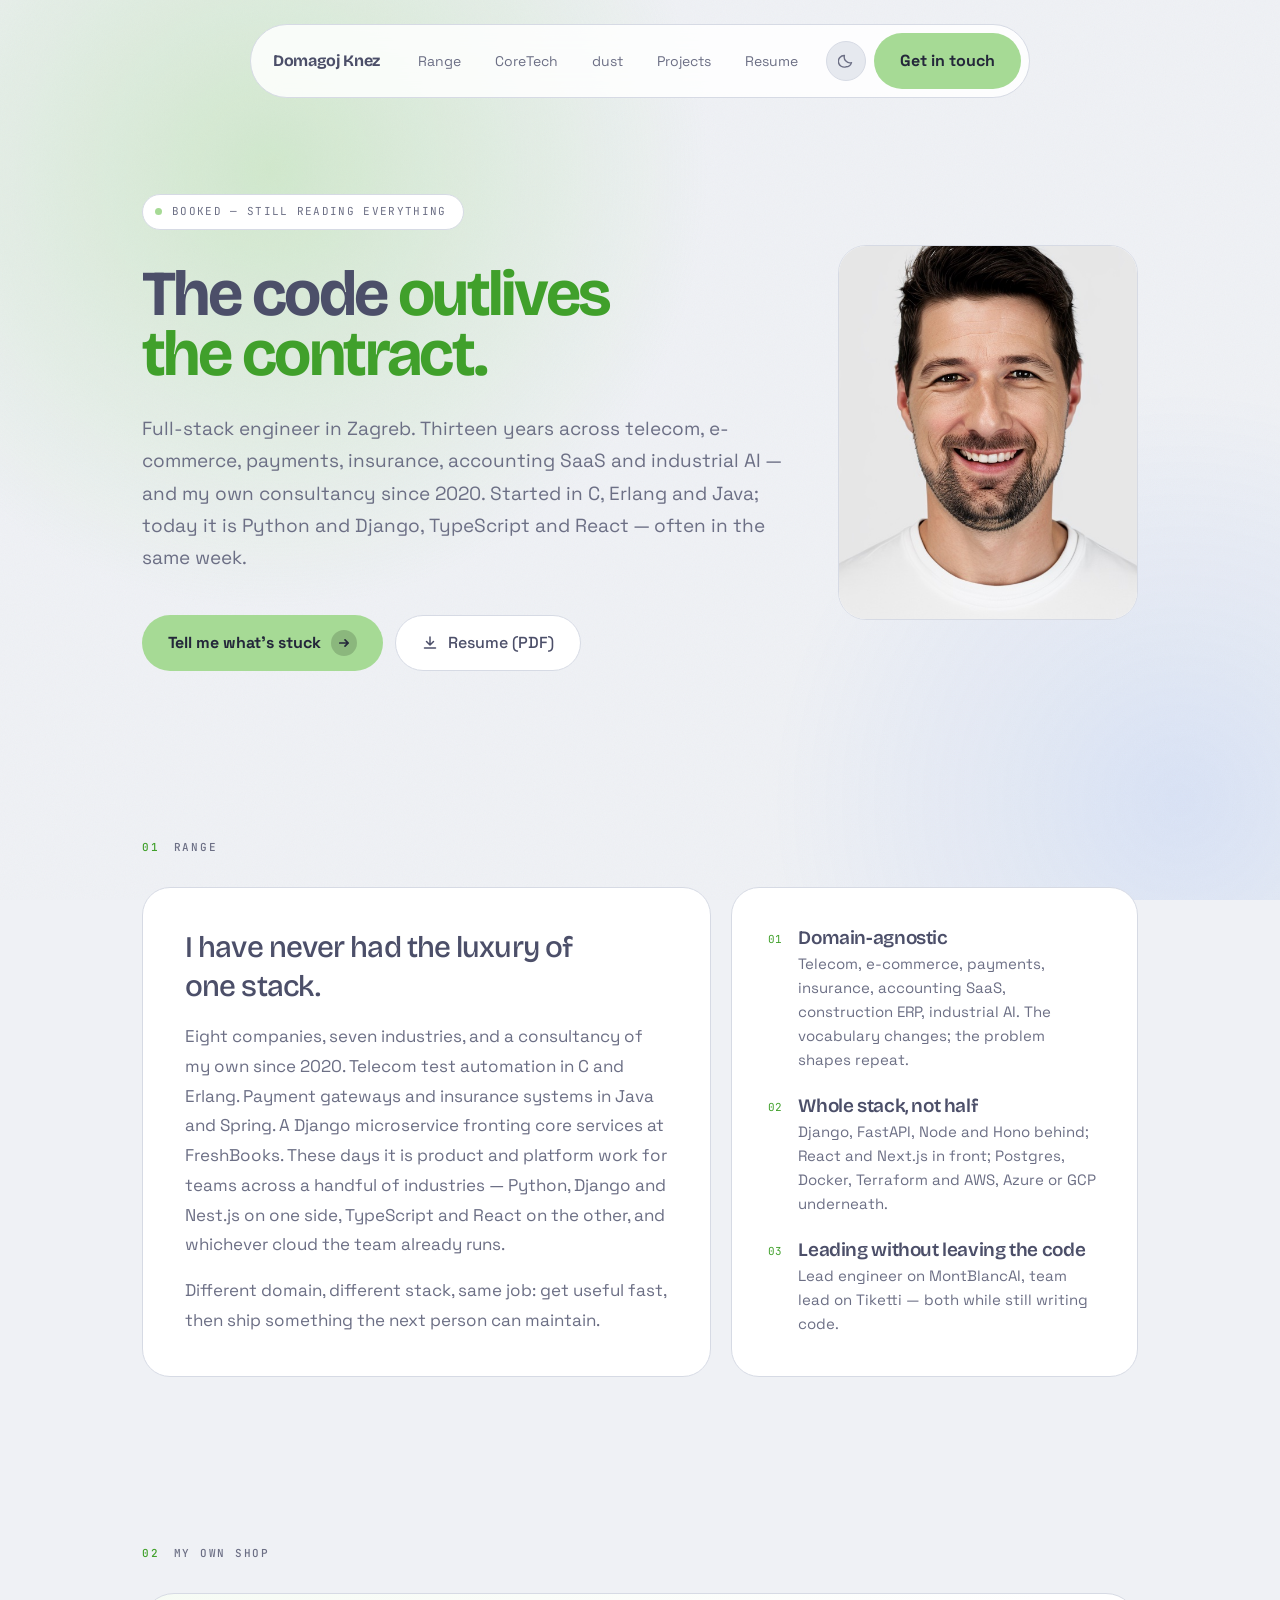
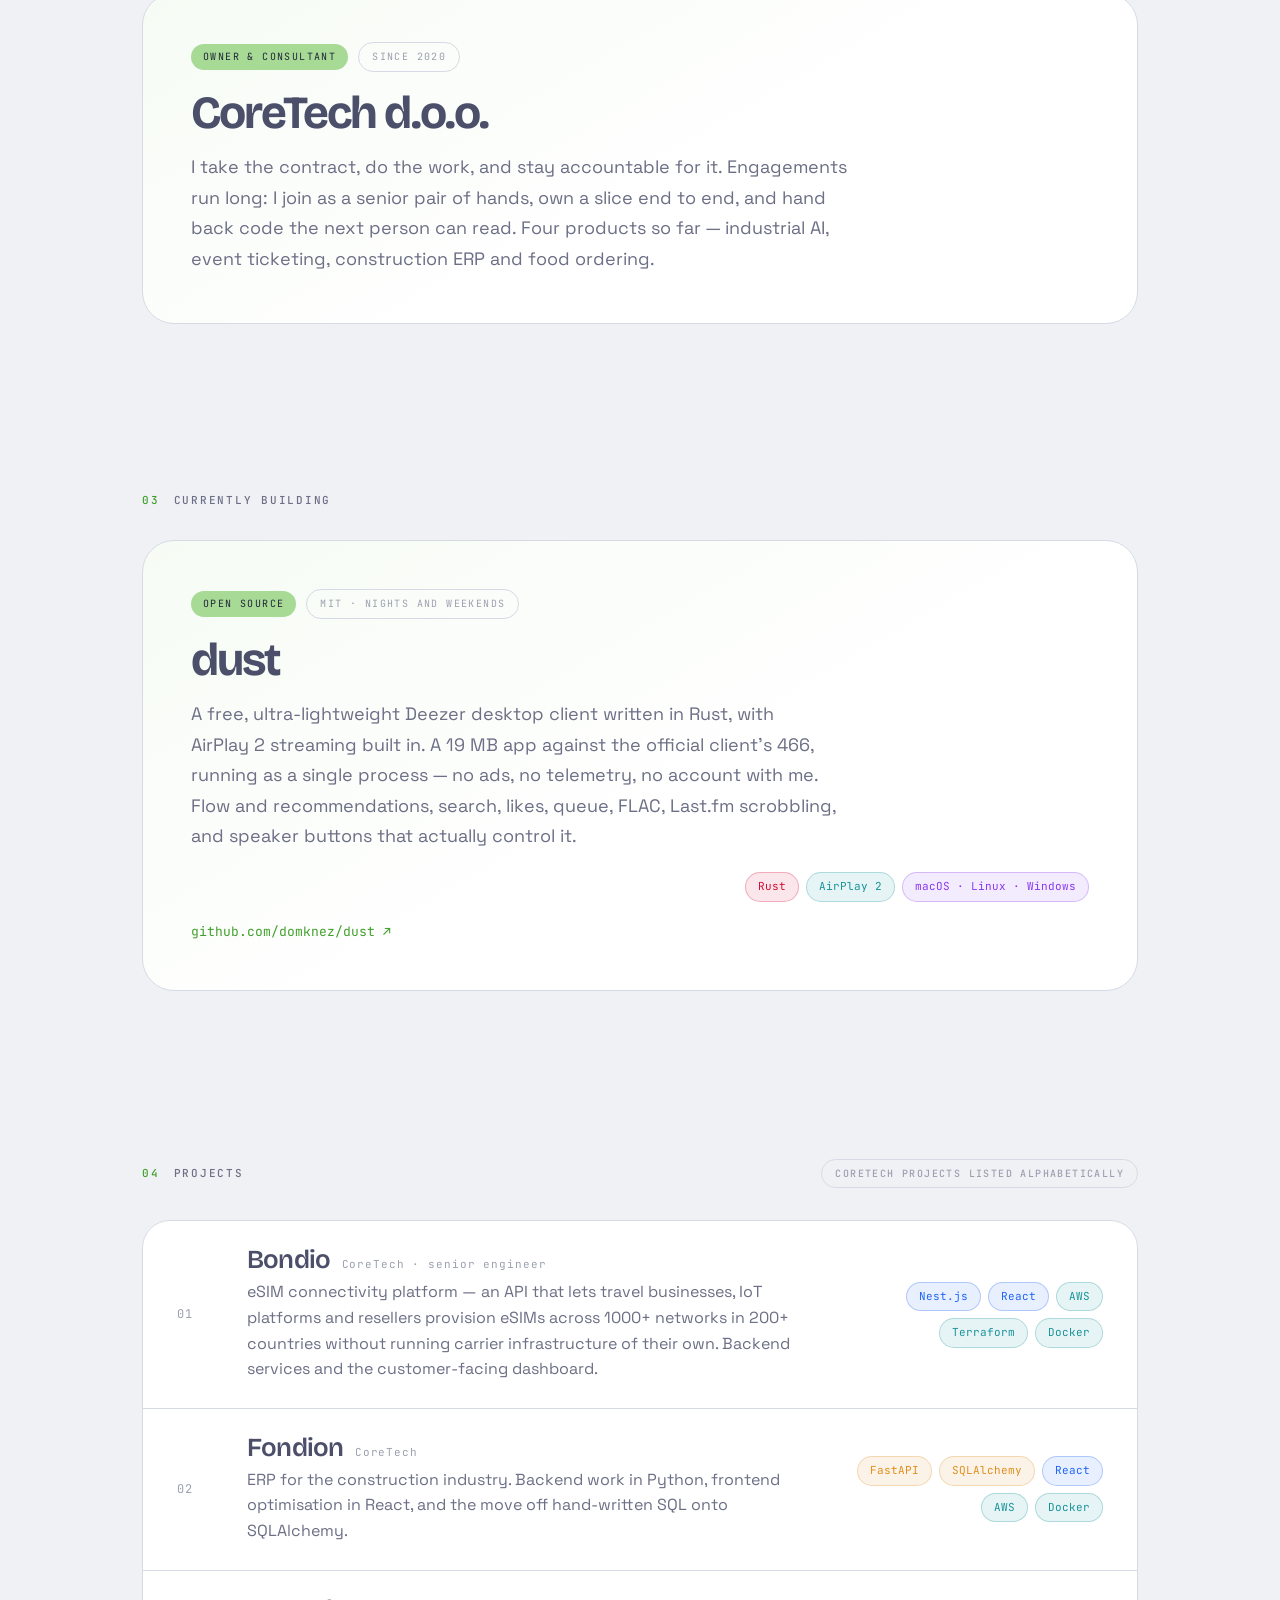
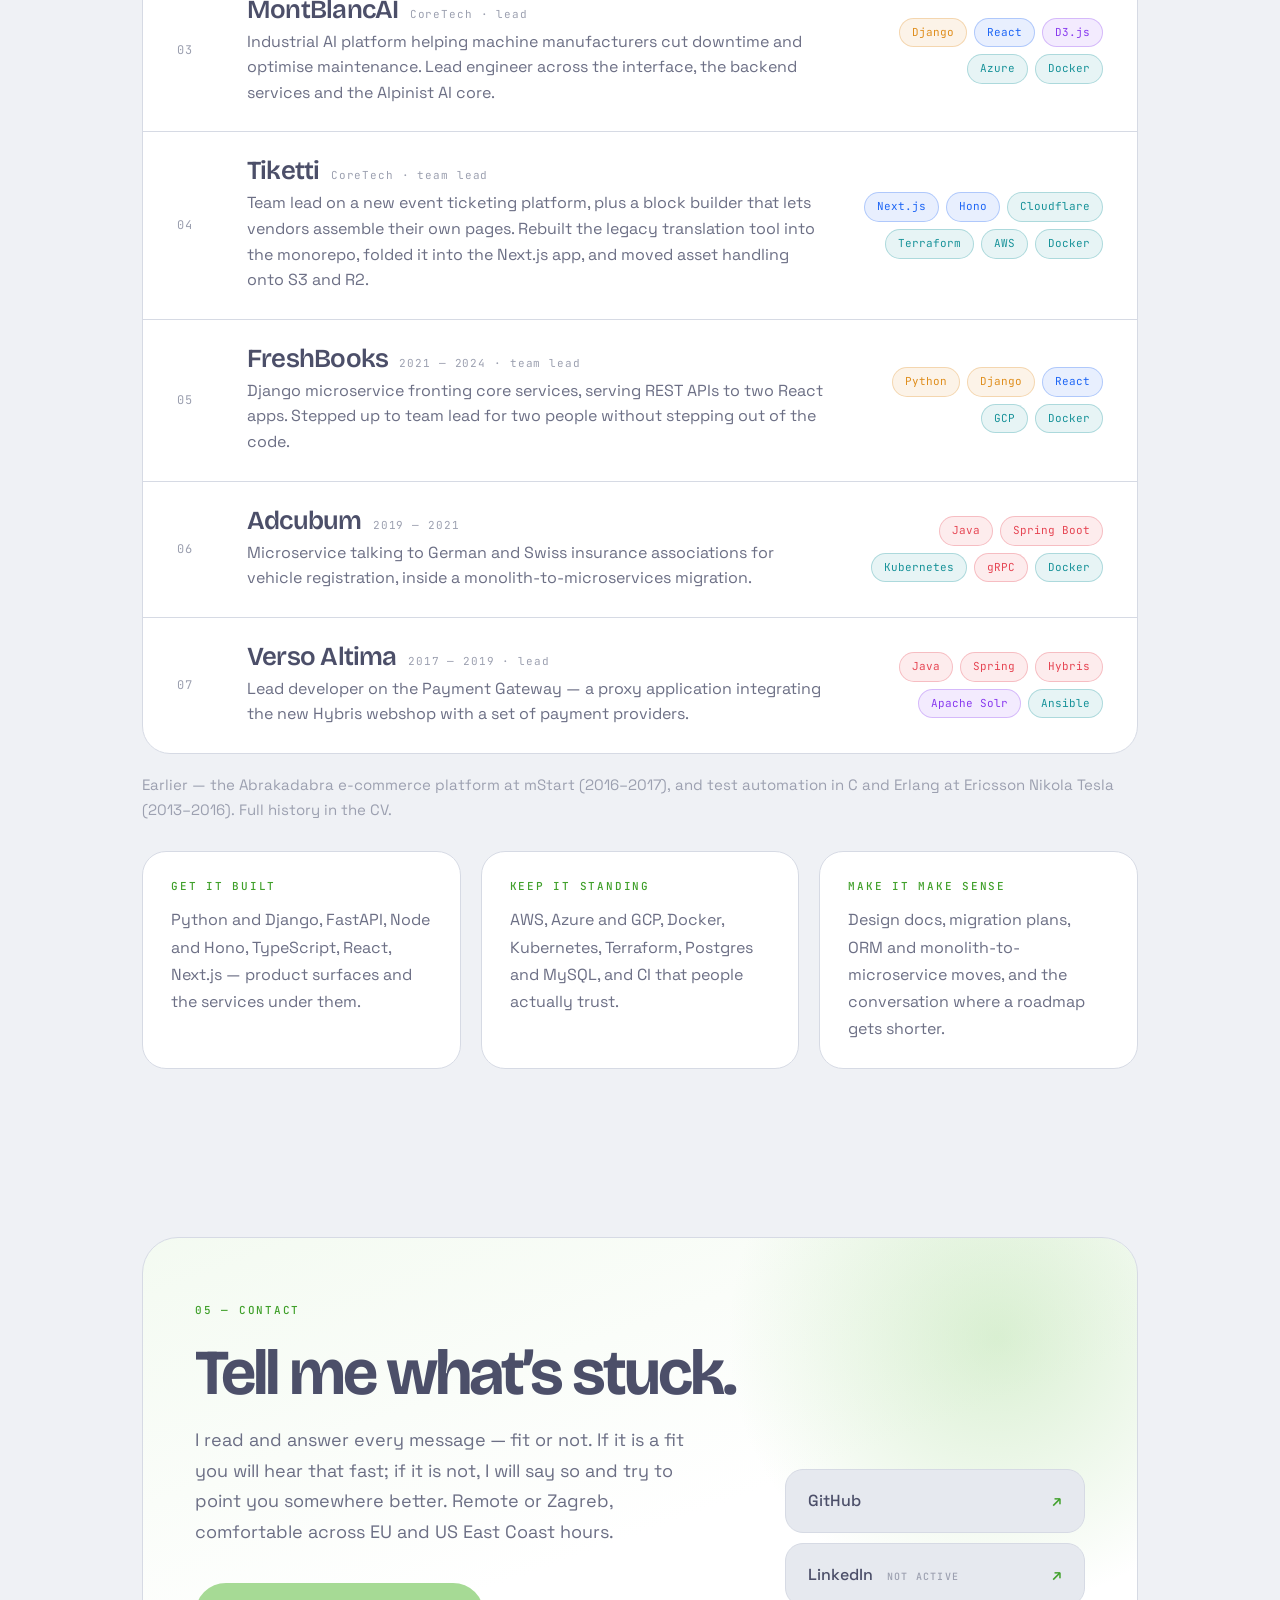
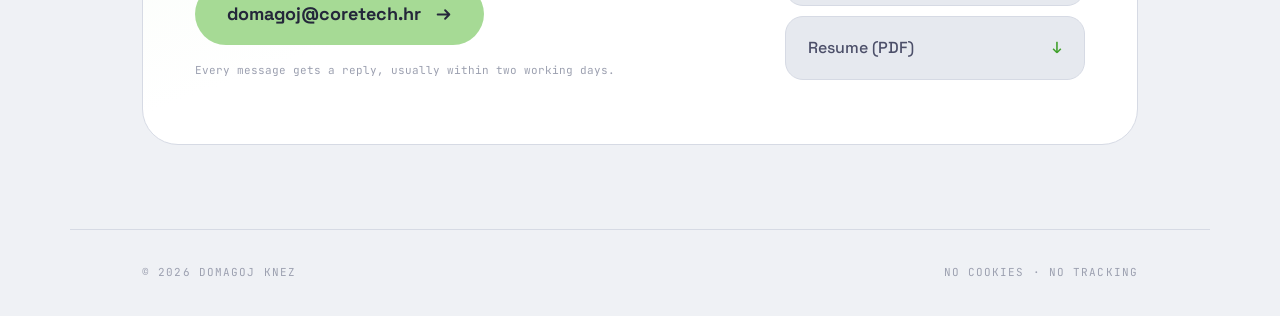
==== commit 91de6db2: "Add dust to the CV and correct its measured figures Binary and memory claims came from the project R" ====
--- a/index.html
+++ b/index.html
@@ -124,7 +124,7 @@
     <article class="card feature">
       <p class="feature__tags"><span class="pill pill--accent">Open source</span><span class="pill pill--quiet">MIT &middot; nights and weekends</span></p>
       <h3>dust</h3>
-      <p class="feature__body">A free, ultra-lightweight Deezer desktop client written in Rust, with AirPlay&nbsp;2 streaming built in. An 8&nbsp;MB binary against the official client&rsquo;s 300, and ~85&nbsp;MB of memory against 400 — no ads, no telemetry, no account with me. Flow and recommendations, search, likes, queue, FLAC, Last.fm scrobbling, and speaker buttons that actually control it.</p>
+      <p class="feature__body">A free, ultra-lightweight Deezer desktop client written in Rust, with AirPlay&nbsp;2 streaming built in. A 19&nbsp;MB app against the official client&rsquo;s 466, running as a single process — no ads, no telemetry, no account with me. Flow and recommendations, search, likes, queue, FLAC, Last.fm scrobbling, and speaker buttons that actually control it.</p>
       <ul class="tech tech--left"><li class="tk tk-sys">Rust</li><li class="tk tk-inf">AirPlay 2</li><li class="tk tk-dat">macOS &middot; Linux &middot; Windows</li></ul>
       <p class="feature__link"><a href="https://github.com/domknez/dust">github.com/domknez/dust <span aria-hidden="true">&#8599;</span></a></p>
     </article>
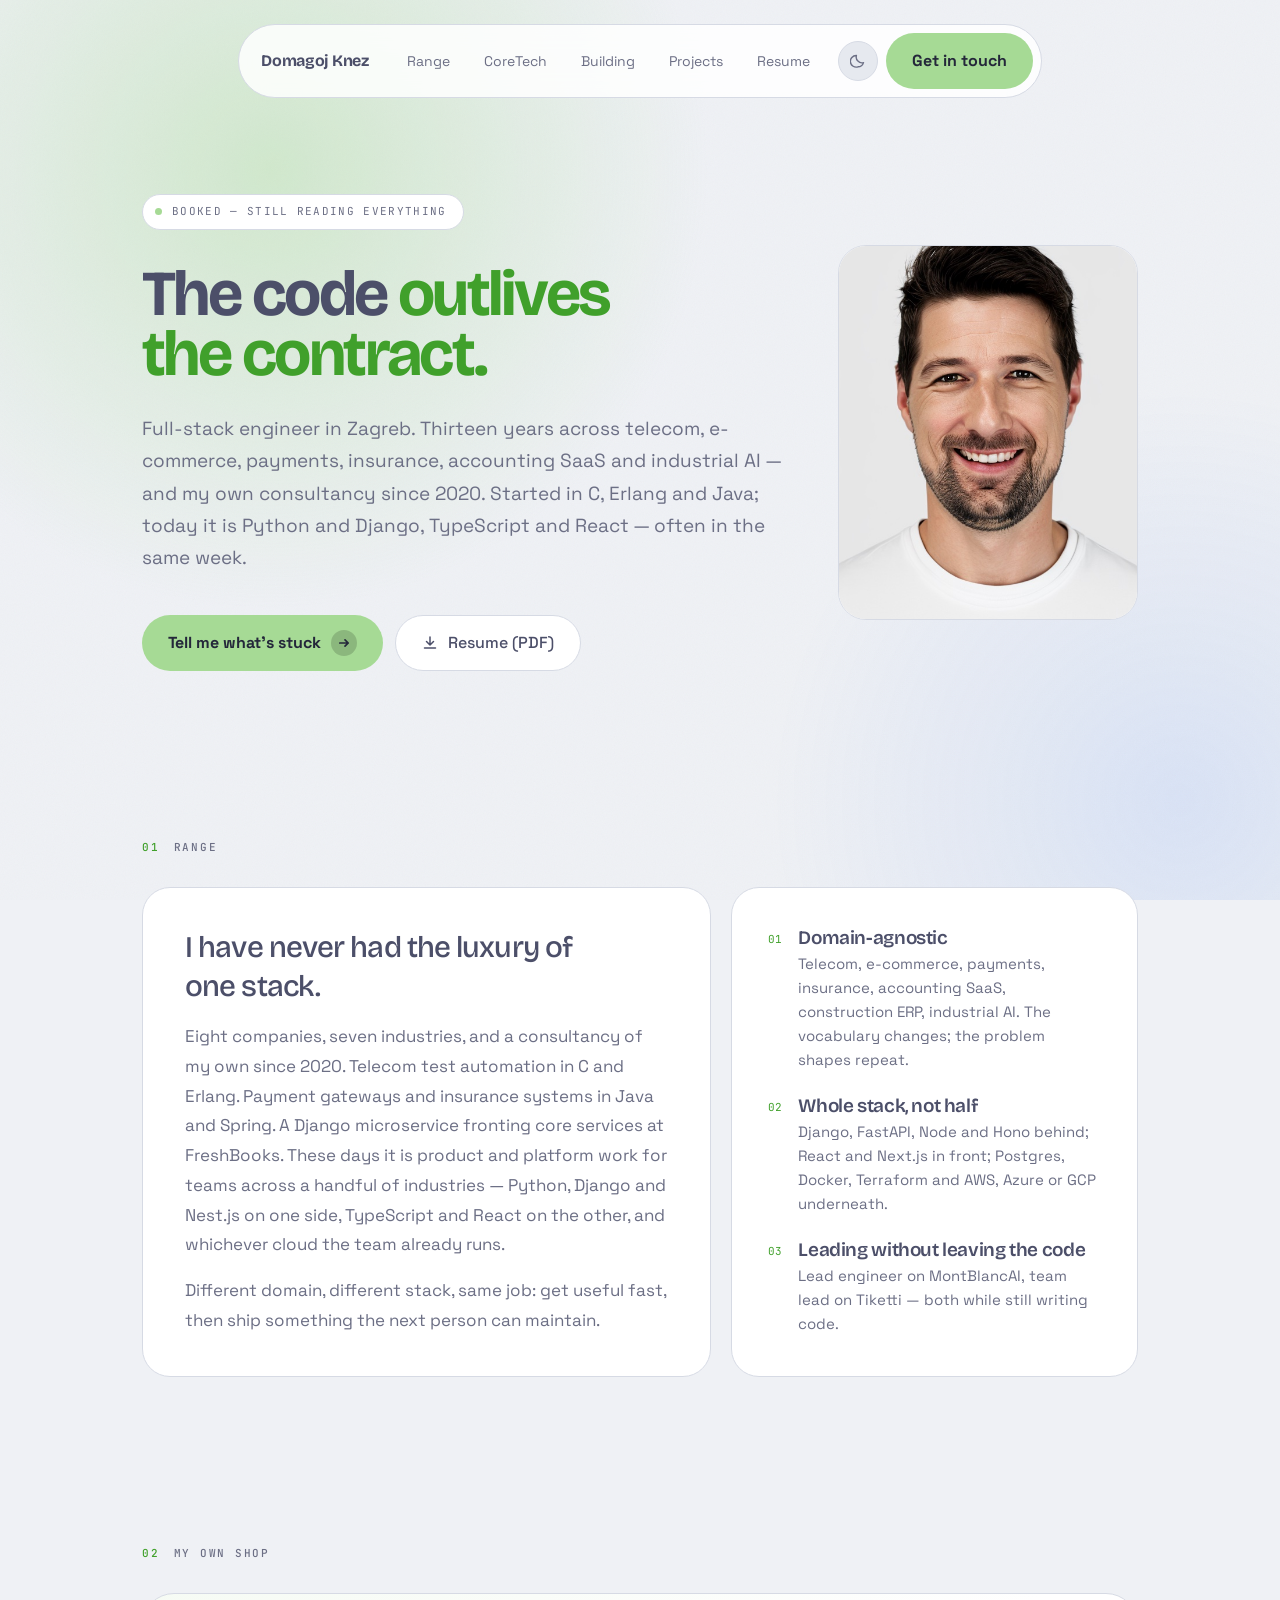
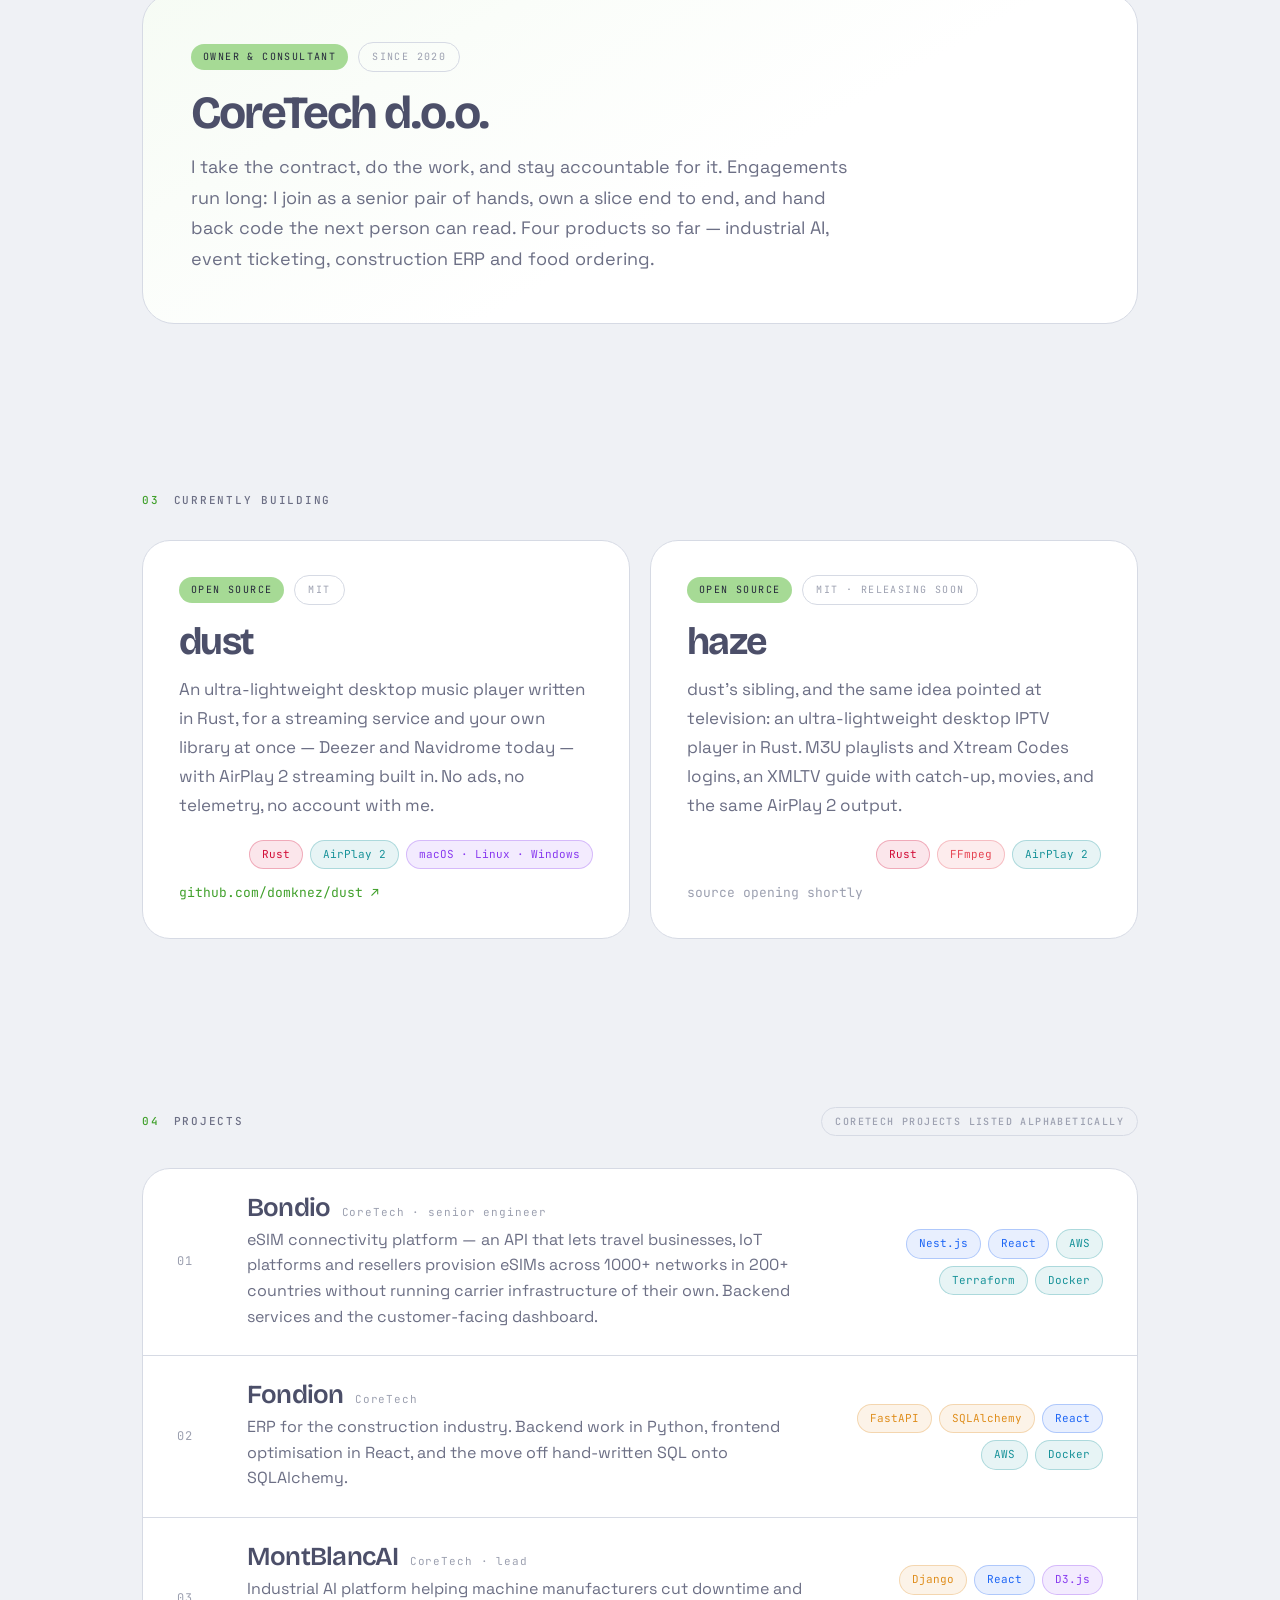
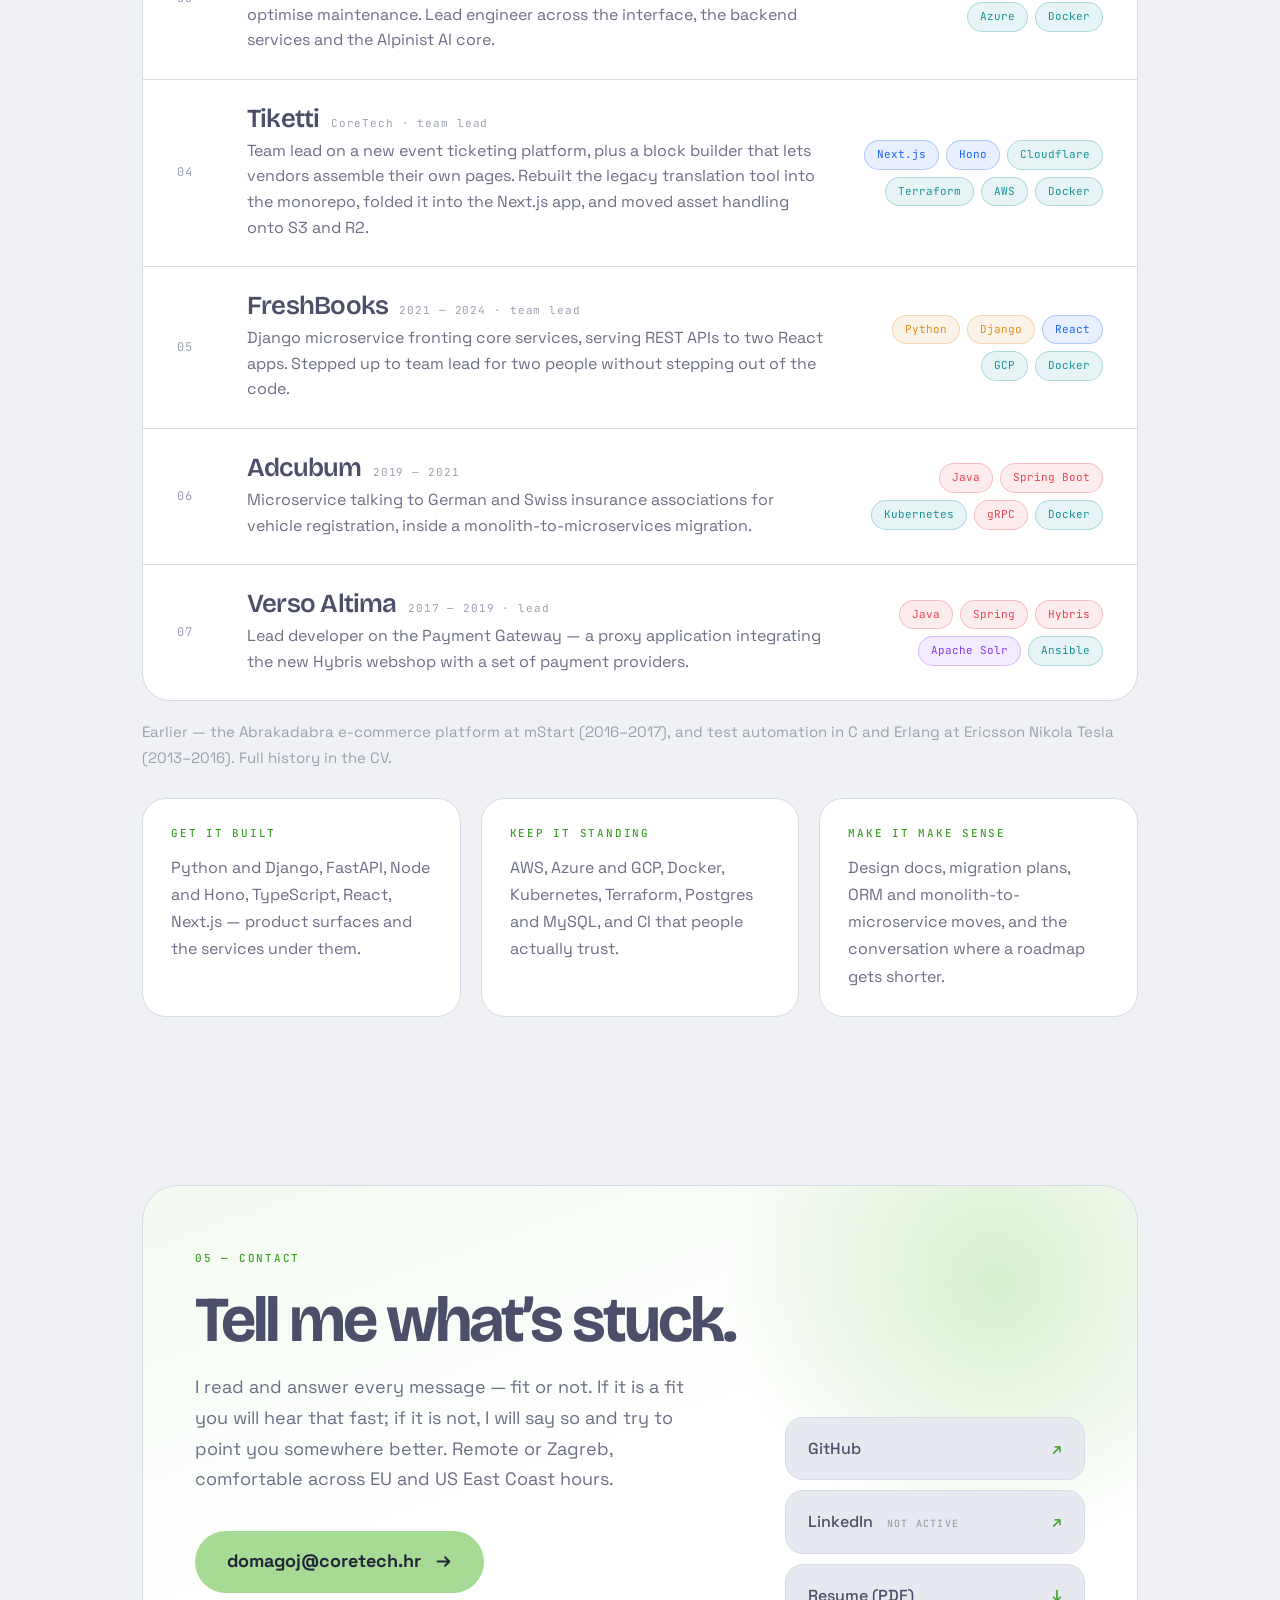
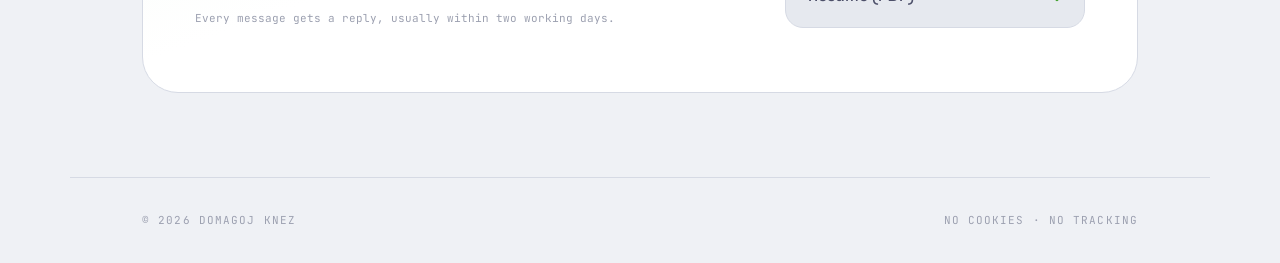
==== commit 8dca2c26: "Update dust, add haze, drop the size and memory figures dust is now a music player for Deezer and Na" ====
--- a/index.html
+++ b/index.html
@@ -60,7 +60,7 @@
     <div class="nav__links" id="nav-links">
       <a href="#range">Range</a>
       <a href="#coretech">CoreTech</a>
-      <a href="#dust">dust</a>
+      <a href="#building">Building</a>
       <a href="#projects">Projects</a>
       <a href="files/Domagoj_Knez_CV.pdf">Resume</a>
       <button class="nav__theme" type="button" aria-label="Switch between light and dark">
@@ -119,15 +119,24 @@
     </article>
   </section>
 
-  <section id="dust" aria-labelledby="dust-h">
-    <h2 class="eyebrow" id="dust-h"><span>03</span><span>Currently building</span></h2>
-    <article class="card feature">
-      <p class="feature__tags"><span class="pill pill--accent">Open source</span><span class="pill pill--quiet">MIT &middot; nights and weekends</span></p>
-      <h3>dust</h3>
-      <p class="feature__body">A free, ultra-lightweight Deezer desktop client written in Rust, with AirPlay&nbsp;2 streaming built in. A 19&nbsp;MB app against the official client&rsquo;s 466, running as a single process — no ads, no telemetry, no account with me. Flow and recommendations, search, likes, queue, FLAC, Last.fm scrobbling, and speaker buttons that actually control it.</p>
-      <ul class="tech tech--left"><li class="tk tk-sys">Rust</li><li class="tk tk-inf">AirPlay 2</li><li class="tk tk-dat">macOS &middot; Linux &middot; Windows</li></ul>
-      <p class="feature__link"><a href="https://github.com/domknez/dust">github.com/domknez/dust <span aria-hidden="true">&#8599;</span></a></p>
-    </article>
+  <section id="building" aria-labelledby="building-h">
+    <h2 class="eyebrow" id="building-h"><span>03</span><span>Currently building</span></h2>
+    <div class="builds">
+      <article class="card build">
+        <p class="feature__tags"><span class="pill pill--accent">Open source</span><span class="pill pill--quiet">MIT</span></p>
+        <h3>dust</h3>
+        <p class="build__body">An ultra-lightweight desktop music player written in Rust, for a streaming service and your own library at once — Deezer and Navidrome today — with AirPlay&nbsp;2 streaming built in. No ads, no telemetry, no account with me.</p>
+        <ul class="tech tech--left"><li class="tk tk-sys">Rust</li><li class="tk tk-inf">AirPlay 2</li><li class="tk tk-dat">macOS &middot; Linux &middot; Windows</li></ul>
+        <p class="feature__link"><a href="https://github.com/domknez/dust">github.com/domknez/dust <span aria-hidden="true">&#8599;</span></a></p>
+      </article>
+      <article class="card build">
+        <p class="feature__tags"><span class="pill pill--accent">Open source</span><span class="pill pill--quiet">MIT &middot; releasing soon</span></p>
+        <h3>haze</h3>
+        <p class="build__body">dust&rsquo;s sibling, and the same idea pointed at television: an ultra-lightweight desktop IPTV player in Rust. M3U playlists and Xtream Codes logins, an XMLTV guide with catch-up, movies, and the same AirPlay&nbsp;2 output.</p>
+        <ul class="tech tech--left"><li class="tk tk-sys">Rust</li><li class="tk tk-jvm">FFmpeg</li><li class="tk tk-inf">AirPlay 2</li></ul>
+        <p class="feature__link"><span class="feature__soon">source opening shortly</span></p>
+      </article>
+    </div>
   </section>
 
   <section id="projects" aria-labelledby="projects-h">
@@ -292,8 +301,18 @@
       "@type": "SoftwareSourceCode",
       "@id": "https://knez.dev/#dust",
       "name": "dust",
-      "description": "A free and open source, ultra-lightweight Deezer desktop client written in Rust, with AirPlay 2 streaming built in.",
+      "description": "A free and open source, ultra-lightweight desktop music player written in Rust for Deezer and Navidrome/Subsonic libraries, with AirPlay 2 streaming built in.",
       "codeRepository": "https://github.com/domknez/dust",
+      "programmingLanguage": "Rust",
+      "license": "https://opensource.org/licenses/MIT",
+      "author": { "@id": "https://knez.dev/#person" },
+      "operatingSystem": ["macOS", "Linux", "Windows"]
+    },
+    {
+      "@type": "SoftwareSourceCode",
+      "@id": "https://knez.dev/#haze",
+      "name": "haze",
+      "description": "A free and open source, ultra-lightweight desktop IPTV player written in Rust: M3U playlists and Xtream Codes logins, an XMLTV guide with catch-up, and AirPlay 2 output.",
       "programmingLanguage": "Rust",
       "license": "https://opensource.org/licenses/MIT",
       "author": { "@id": "https://knez.dev/#person" },
--- a/assets/styles.css
+++ b/assets/styles.css
@@ -195,6 +195,13 @@
 .feature__link { margin-top: 20px; font-family: var(--mono); font-size: 13px; }
 .feature__link a { color: var(--acc); }
 .feature__link a:hover { color: var(--fg); }
+.feature__soon { color: var(--fg3); }
+.builds { display: grid; grid-template-columns: repeat(2, minmax(0, 1fr)); gap: 20px; align-items: start; }
+.build { display: flex; flex-direction: column; }
+.build h3 { font-size: clamp(28px, 3vw, 38px); margin-bottom: 14px; }
+.build__body { font-size: 17px; line-height: 1.7; color: var(--fg2); }
+.build .tech--left { margin-top: auto; padding-top: 20px; }
+.build .feature__link { margin-top: 14px; }
 
 /* ---------- projects ---------- */
 .projects { border: 1px solid var(--edge); border-radius: var(--radius-card); background: var(--card); overflow: hidden; }
@@ -274,7 +281,7 @@
   .nav__theme, .nav__cta { margin-left: 0; width: 100%; justify-content: center; }
   .hero { grid-template-columns: 1fr; padding-top: 56px; }
   .portrait { max-width: 320px; margin-inline: auto; }
-  .bento, .stack, .contact__grid { grid-template-columns: minmax(0, 1fr); }
+  .bento, .stack, .contact__grid, .builds { grid-template-columns: minmax(0, 1fr); }
   .contact__grid { align-items: stretch; }
   .project { grid-template-columns: 36px minmax(0, 1fr); gap: 8px 16px; align-items: start; }
   .tech { grid-column: 2; justify-content: flex-start; margin-top: 14px; }
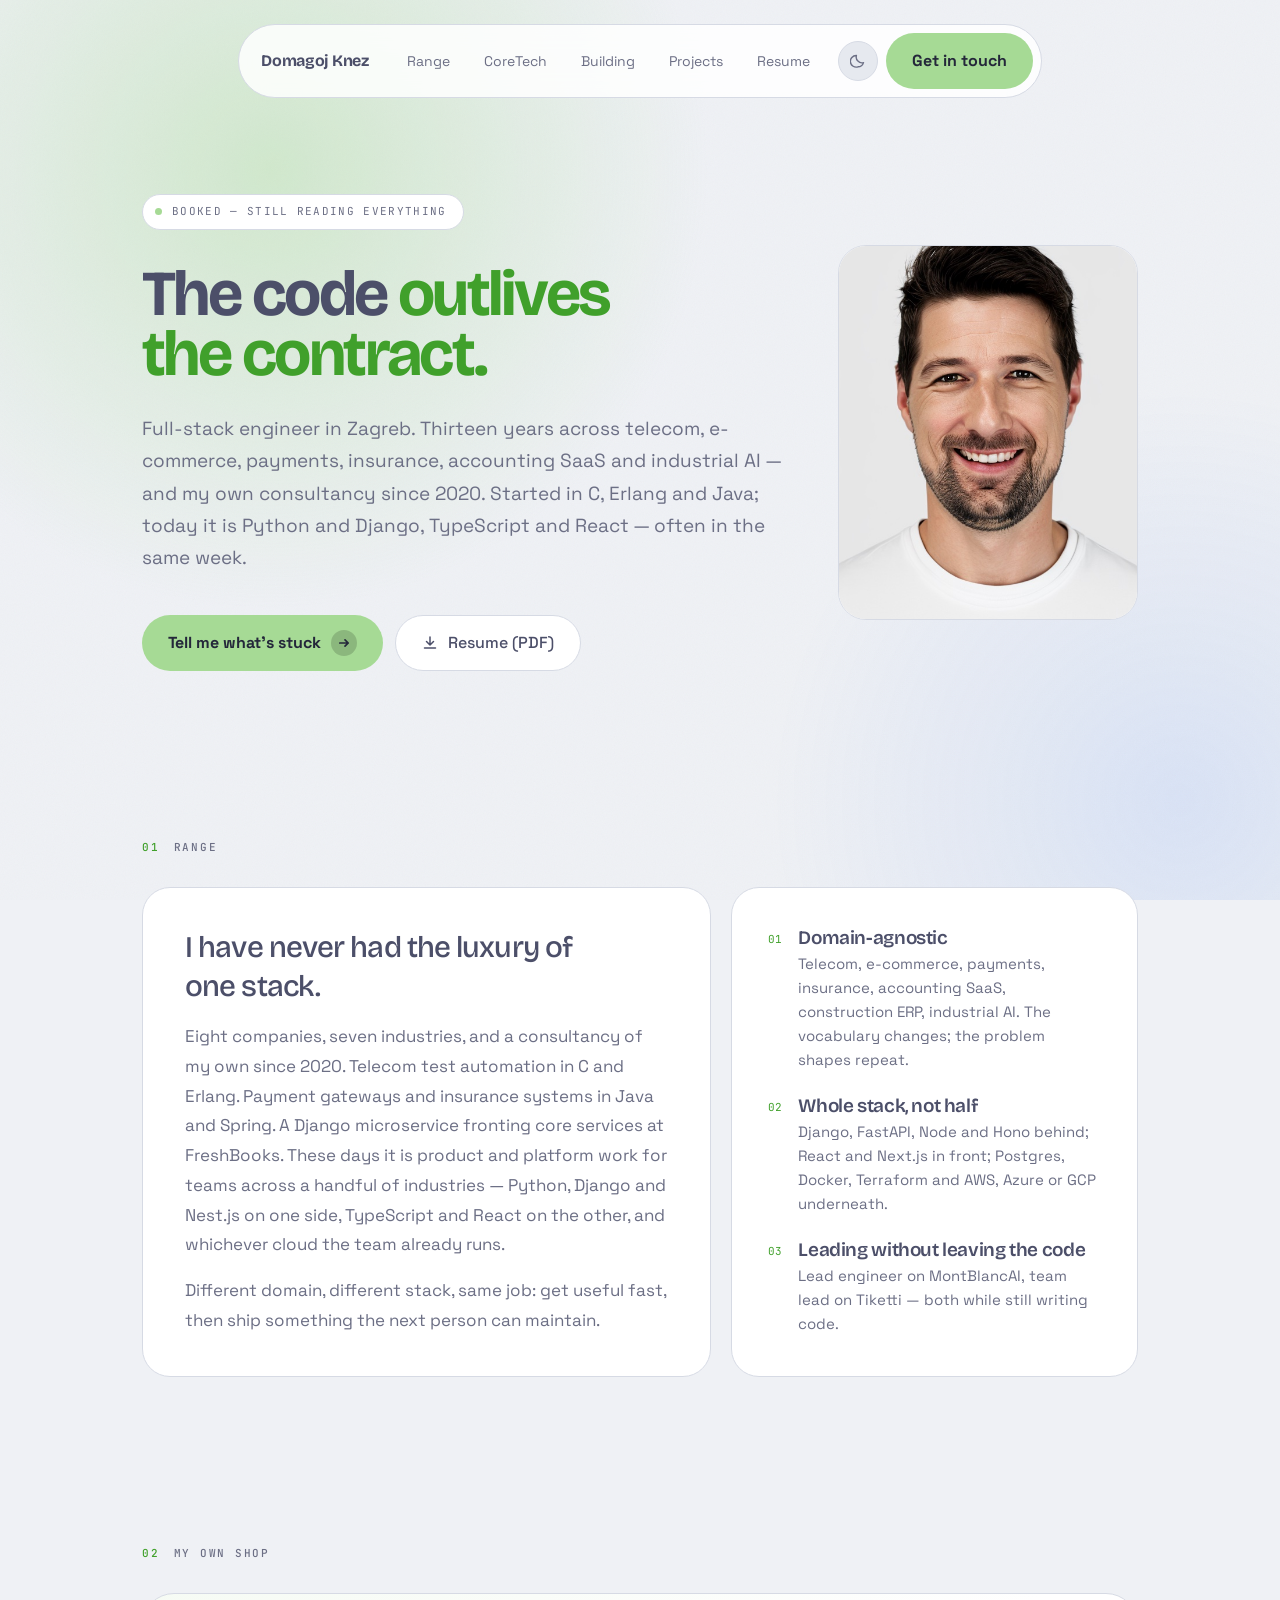
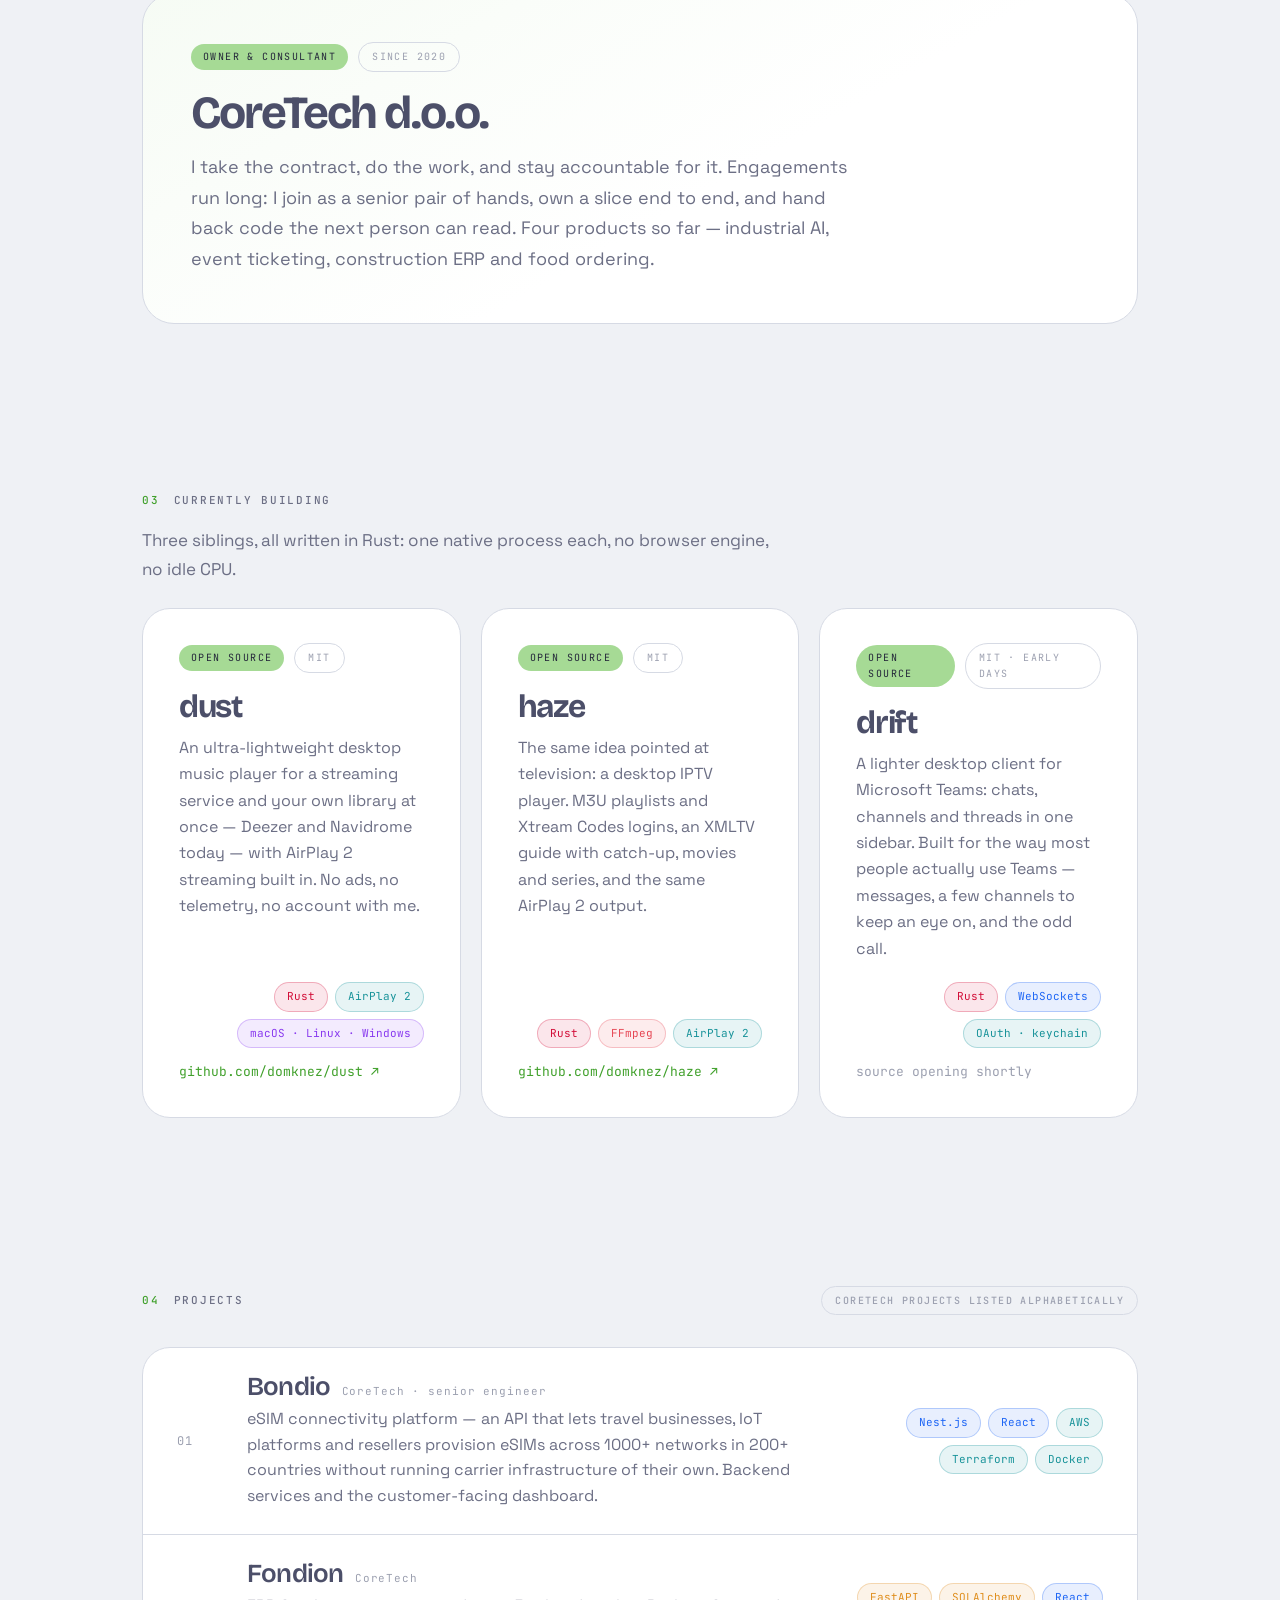
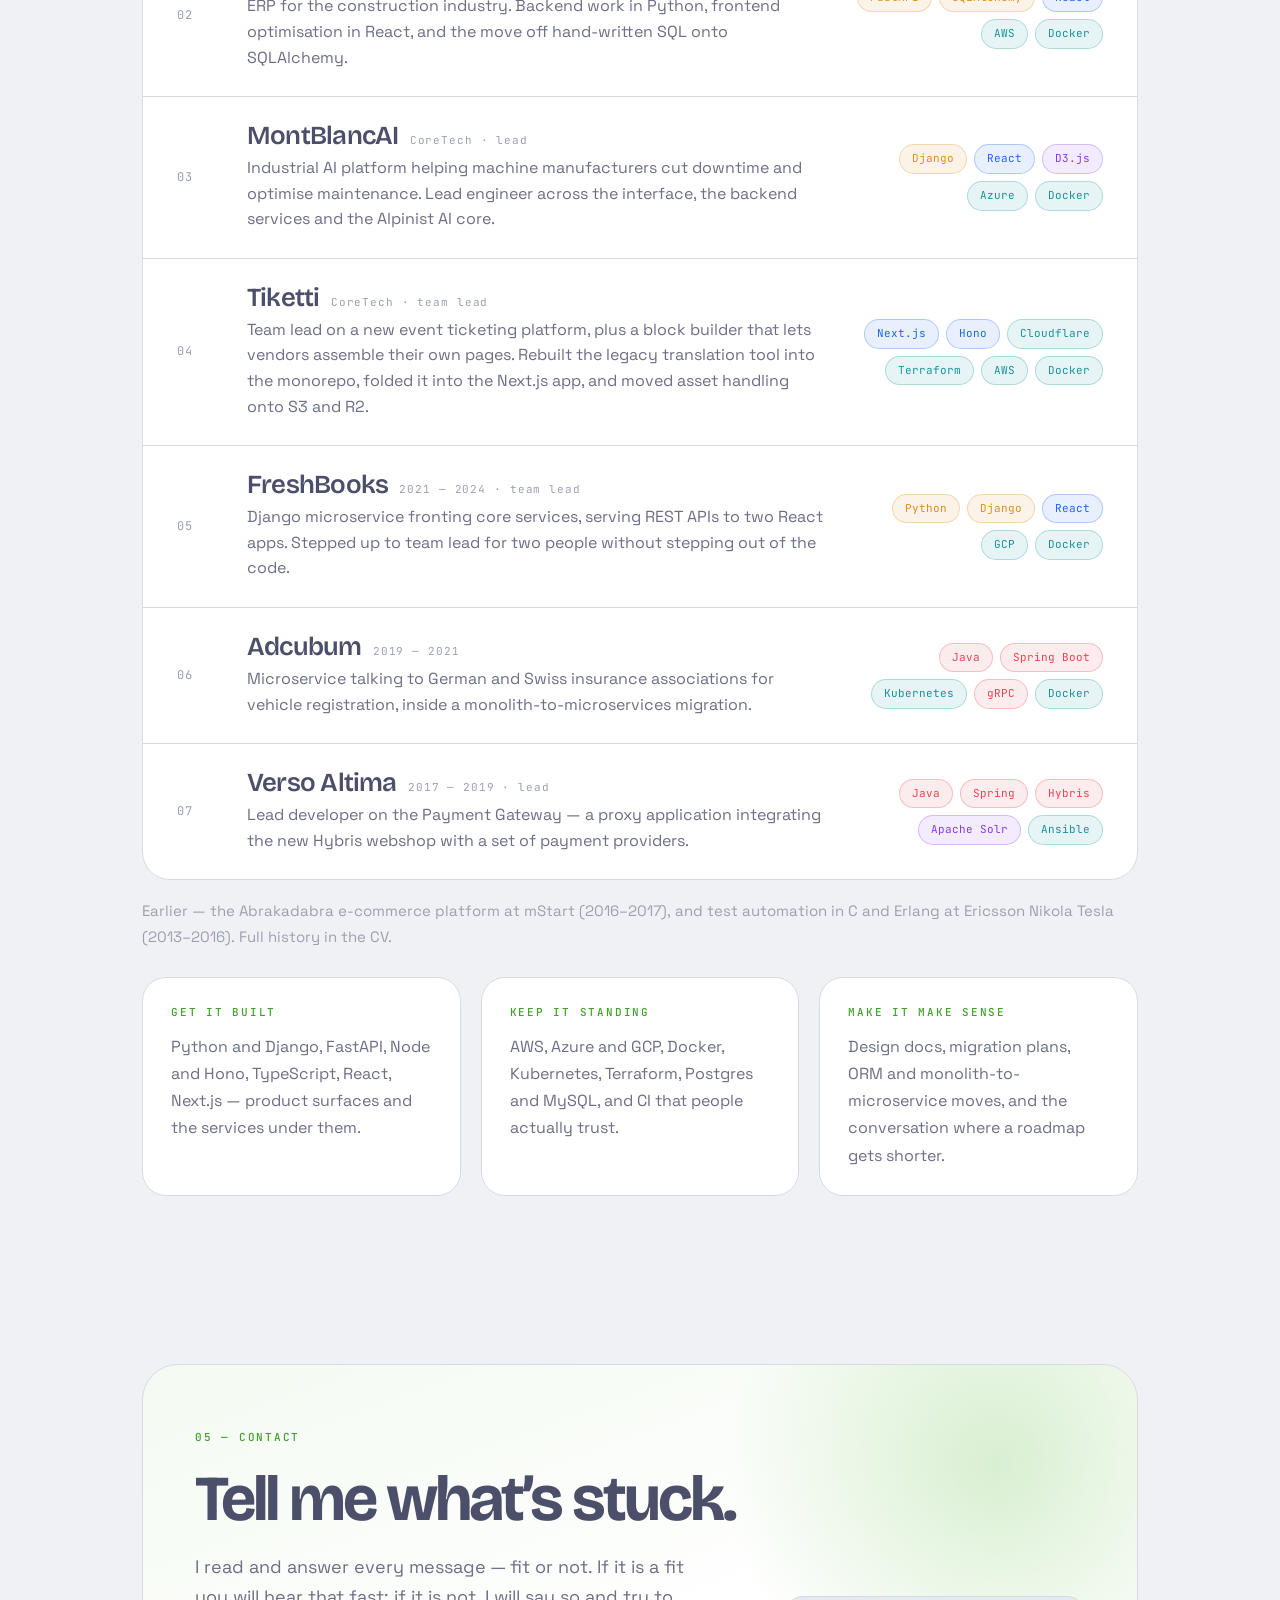
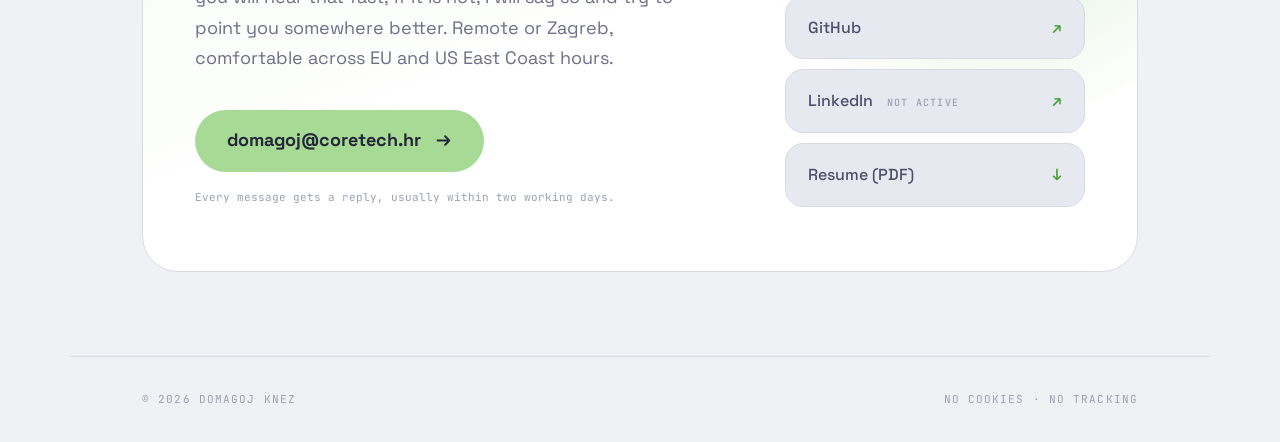
==== commit 03eeb47c: "Add drift, link haze, compact the open-source block haze is public now, so it gets its repository li" ====
--- a/index.html
+++ b/index.html
@@ -121,19 +121,27 @@
 
   <section id="building" aria-labelledby="building-h">
     <h2 class="eyebrow" id="building-h"><span>03</span><span>Currently building</span></h2>
+    <p class="builds__note">Three siblings, all written in Rust: one native process each, no browser engine, no idle CPU.</p>
     <div class="builds">
       <article class="card build">
         <p class="feature__tags"><span class="pill pill--accent">Open source</span><span class="pill pill--quiet">MIT</span></p>
         <h3>dust</h3>
-        <p class="build__body">An ultra-lightweight desktop music player written in Rust, for a streaming service and your own library at once — Deezer and Navidrome today — with AirPlay&nbsp;2 streaming built in. No ads, no telemetry, no account with me.</p>
+        <p class="build__body">An ultra-lightweight desktop music player for a streaming service and your own library at once — Deezer and Navidrome today — with AirPlay&nbsp;2 streaming built in. No ads, no telemetry, no account with me.</p>
         <ul class="tech tech--left"><li class="tk tk-sys">Rust</li><li class="tk tk-inf">AirPlay 2</li><li class="tk tk-dat">macOS &middot; Linux &middot; Windows</li></ul>
         <p class="feature__link"><a href="https://github.com/domknez/dust">github.com/domknez/dust <span aria-hidden="true">&#8599;</span></a></p>
       </article>
       <article class="card build">
-        <p class="feature__tags"><span class="pill pill--accent">Open source</span><span class="pill pill--quiet">MIT &middot; releasing soon</span></p>
+        <p class="feature__tags"><span class="pill pill--accent">Open source</span><span class="pill pill--quiet">MIT</span></p>
         <h3>haze</h3>
-        <p class="build__body">dust&rsquo;s sibling, and the same idea pointed at television: an ultra-lightweight desktop IPTV player in Rust. M3U playlists and Xtream Codes logins, an XMLTV guide with catch-up, movies, and the same AirPlay&nbsp;2 output.</p>
+        <p class="build__body">The same idea pointed at television: a desktop IPTV player. M3U playlists and Xtream Codes logins, an XMLTV guide with catch-up, movies and series, and the same AirPlay&nbsp;2 output.</p>
         <ul class="tech tech--left"><li class="tk tk-sys">Rust</li><li class="tk tk-jvm">FFmpeg</li><li class="tk tk-inf">AirPlay 2</li></ul>
+        <p class="feature__link"><a href="https://github.com/domknez/haze">github.com/domknez/haze <span aria-hidden="true">&#8599;</span></a></p>
+      </article>
+      <article class="card build">
+        <p class="feature__tags"><span class="pill pill--accent">Open source</span><span class="pill pill--quiet">MIT &middot; early days</span></p>
+        <h3>drift</h3>
+        <p class="build__body">A lighter desktop client for Microsoft Teams: chats, channels and threads in one sidebar. Built for the way most people actually use Teams — messages, a few channels to keep an eye on, and the odd call.</p>
+        <ul class="tech tech--left"><li class="tk tk-sys">Rust</li><li class="tk tk-js">WebSockets</li><li class="tk tk-inf">OAuth &middot; keychain</li></ul>
         <p class="feature__link"><span class="feature__soon">source opening shortly</span></p>
       </article>
     </div>
@@ -312,7 +320,18 @@
       "@type": "SoftwareSourceCode",
       "@id": "https://knez.dev/#haze",
       "name": "haze",
-      "description": "A free and open source, ultra-lightweight desktop IPTV player written in Rust: M3U playlists and Xtream Codes logins, an XMLTV guide with catch-up, and AirPlay 2 output.",
+      "description": "A free and open source, ultra-lightweight desktop IPTV player written in Rust: M3U playlists and Xtream Codes logins, an XMLTV guide with catch-up, movies and series, and AirPlay 2 output.",
+      "codeRepository": "https://github.com/domknez/haze",
+      "programmingLanguage": "Rust",
+      "license": "https://opensource.org/licenses/MIT",
+      "author": { "@id": "https://knez.dev/#person" },
+      "operatingSystem": ["macOS", "Linux", "Windows"]
+    },
+    {
+      "@type": "SoftwareSourceCode",
+      "@id": "https://knez.dev/#drift",
+      "name": "drift",
+      "description": "A free and open source, ultra-lightweight desktop client for Microsoft Teams chats and channels, written in Rust.",
       "programmingLanguage": "Rust",
       "license": "https://opensource.org/licenses/MIT",
       "author": { "@id": "https://knez.dev/#person" },
--- a/assets/styles.css
+++ b/assets/styles.css
@@ -196,10 +196,11 @@
 .feature__link a { color: var(--acc); }
 .feature__link a:hover { color: var(--fg); }
 .feature__soon { color: var(--fg3); }
-.builds { display: grid; grid-template-columns: repeat(2, minmax(0, 1fr)); gap: 20px; align-items: start; }
+.builds__note { font-size: 17px; line-height: 1.7; color: var(--fg2); margin: -14px 0 24px; max-width: 640px; }
+.builds { display: grid; grid-template-columns: repeat(3, minmax(0, 1fr)); gap: 20px; align-items: stretch; }
 .build { display: flex; flex-direction: column; }
-.build h3 { font-size: clamp(28px, 3vw, 38px); margin-bottom: 14px; }
-.build__body { font-size: 17px; line-height: 1.7; color: var(--fg2); }
+.build h3 { font-size: clamp(26px, 2.6vw, 32px); margin-bottom: 12px; }
+.build__body { font-size: 16px; line-height: 1.65; color: var(--fg2); }
 .build .tech--left { margin-top: auto; padding-top: 20px; }
 .build .feature__link { margin-top: 14px; }
 
@@ -282,6 +283,7 @@
   .hero { grid-template-columns: 1fr; padding-top: 56px; }
   .portrait { max-width: 320px; margin-inline: auto; }
   .bento, .stack, .contact__grid, .builds { grid-template-columns: minmax(0, 1fr); }
+  .builds__note { margin-bottom: 20px; }
   .contact__grid { align-items: stretch; }
   .project { grid-template-columns: 36px minmax(0, 1fr); gap: 8px 16px; align-items: start; }
   .tech { grid-column: 2; justify-content: flex-start; margin-top: 14px; }
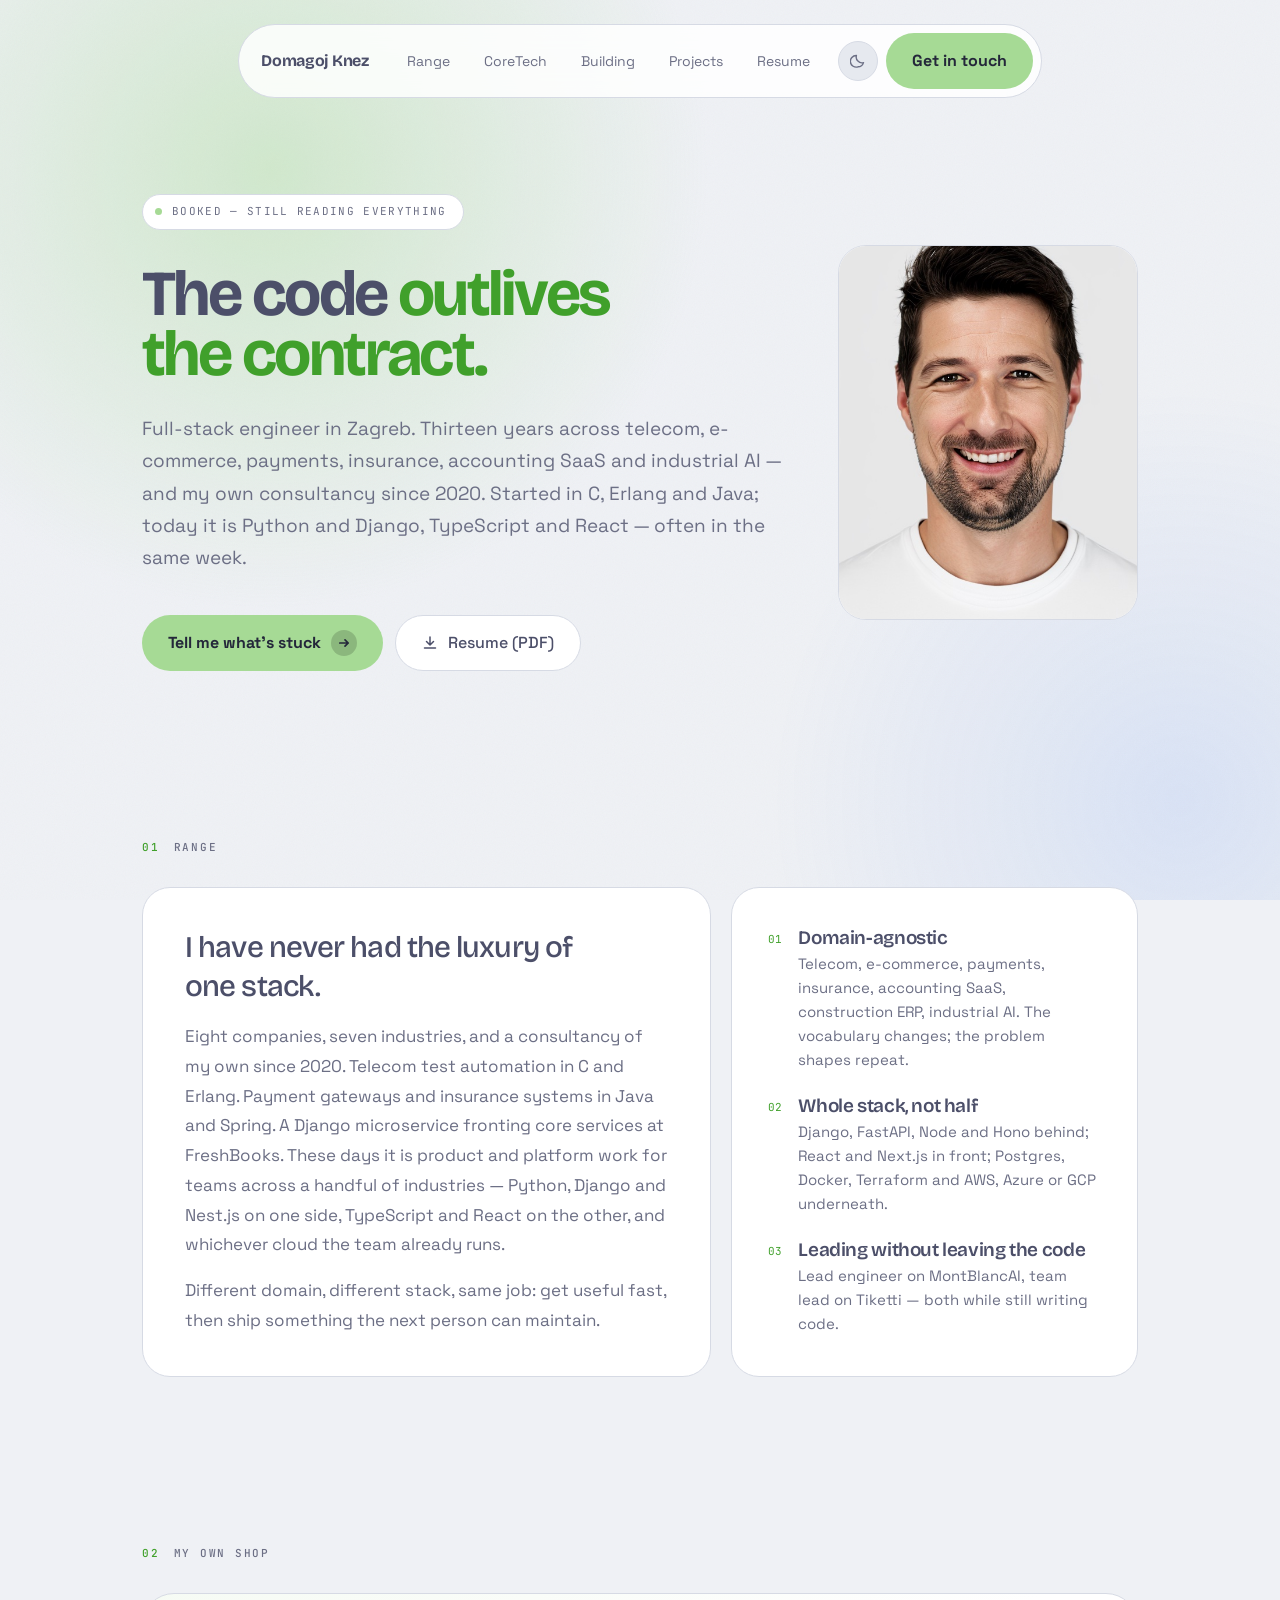
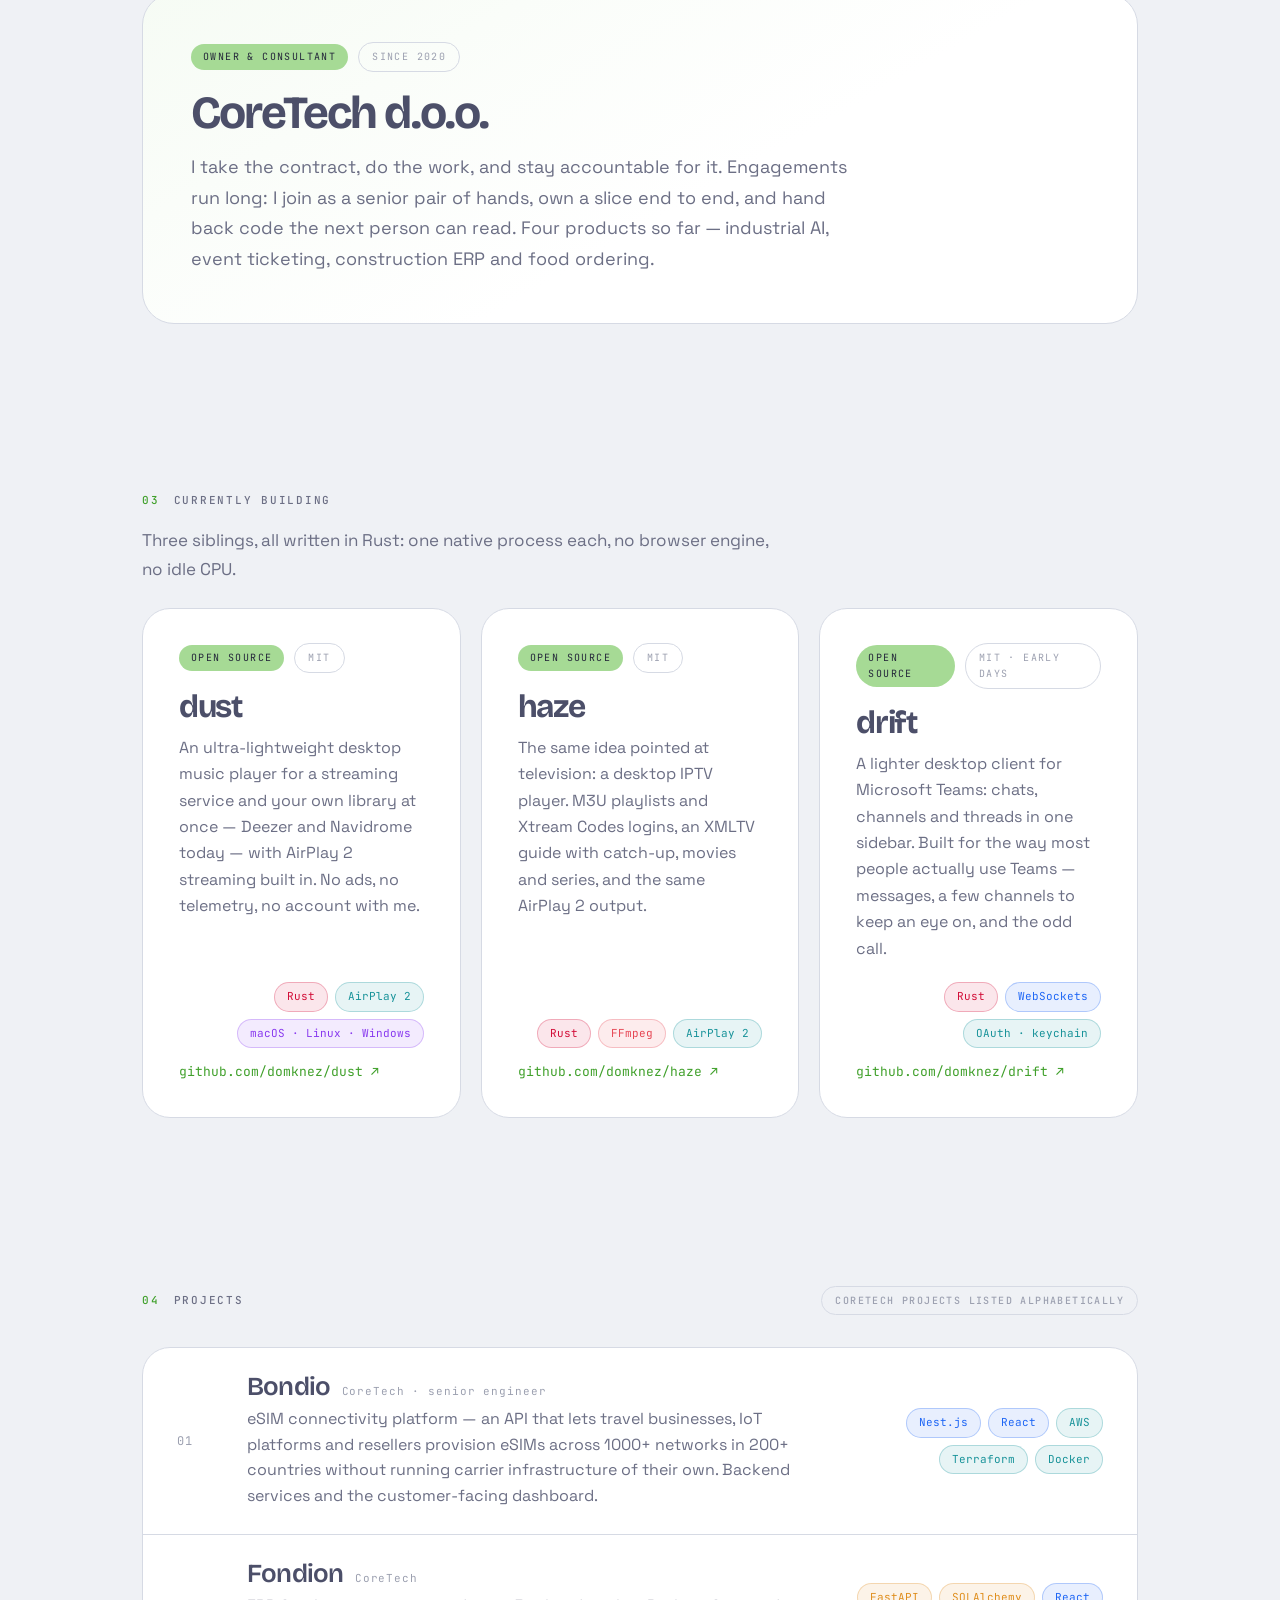
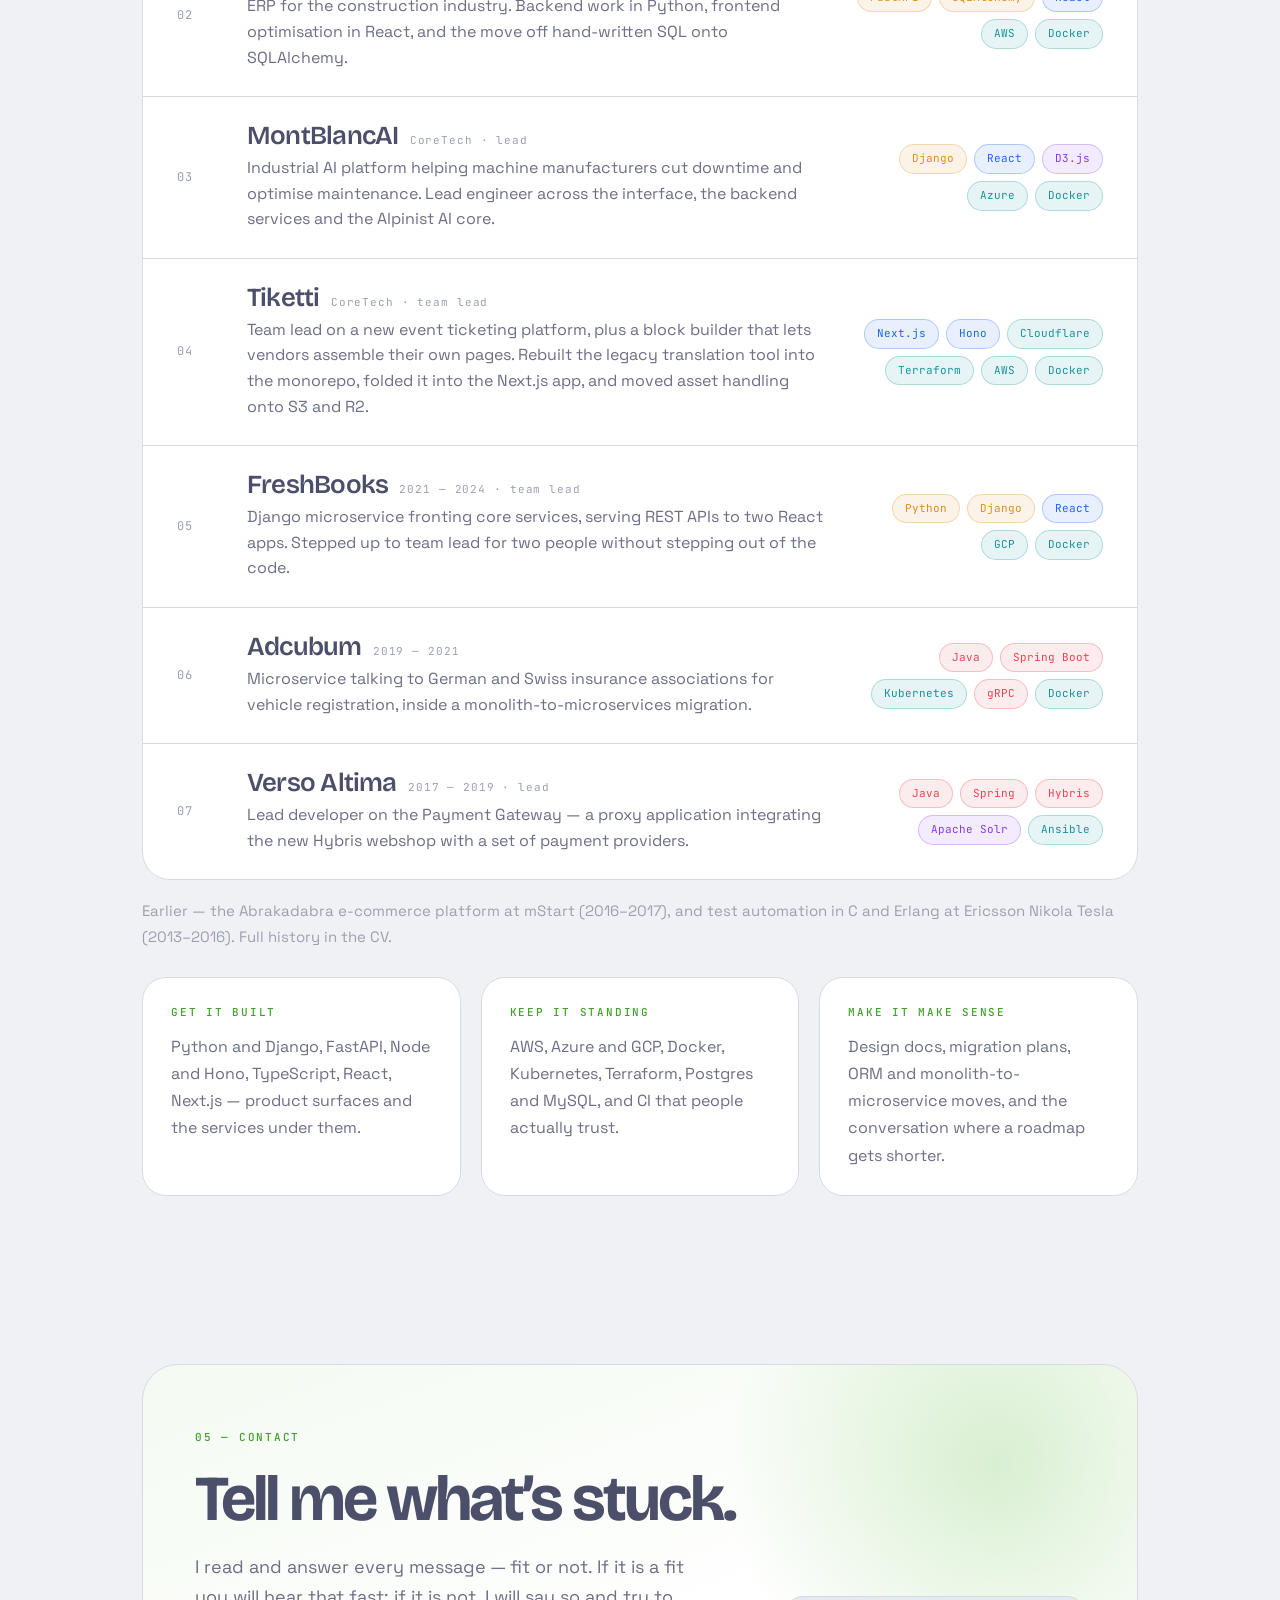
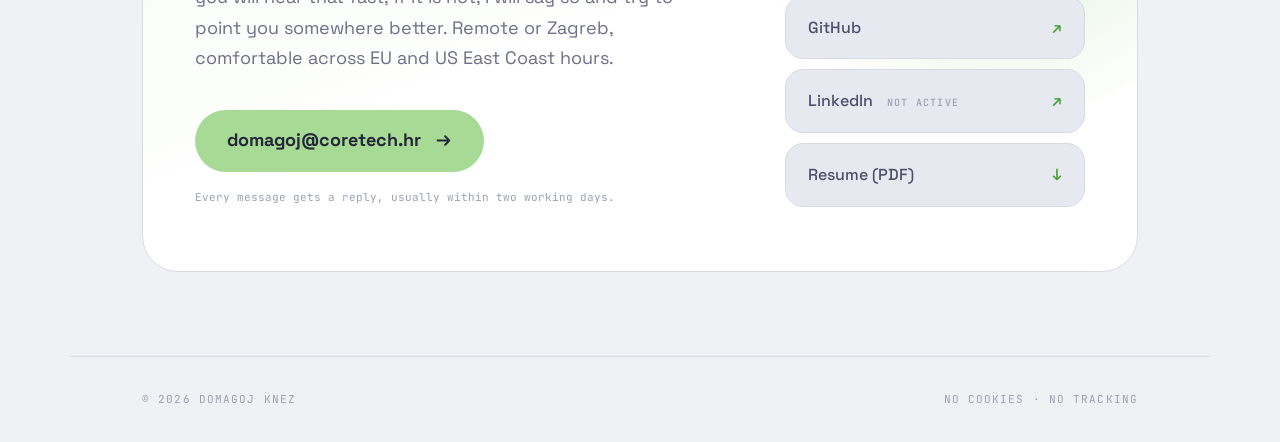
==== commit 12aa5689: "Link drift now that its repository is going up" ====
--- a/index.html
+++ b/index.html
@@ -142,7 +142,7 @@
         <h3>drift</h3>
         <p class="build__body">A lighter desktop client for Microsoft Teams: chats, channels and threads in one sidebar. Built for the way most people actually use Teams — messages, a few channels to keep an eye on, and the odd call.</p>
         <ul class="tech tech--left"><li class="tk tk-sys">Rust</li><li class="tk tk-js">WebSockets</li><li class="tk tk-inf">OAuth &middot; keychain</li></ul>
-        <p class="feature__link"><span class="feature__soon">source opening shortly</span></p>
+        <p class="feature__link"><a href="https://github.com/domknez/drift">github.com/domknez/drift <span aria-hidden="true">&#8599;</span></a></p>
       </article>
     </div>
   </section>
@@ -332,6 +332,7 @@
       "@id": "https://knez.dev/#drift",
       "name": "drift",
       "description": "A free and open source, ultra-lightweight desktop client for Microsoft Teams chats and channels, written in Rust.",
+      "codeRepository": "https://github.com/domknez/drift",
       "programmingLanguage": "Rust",
       "license": "https://opensource.org/licenses/MIT",
       "author": { "@id": "https://knez.dev/#person" },
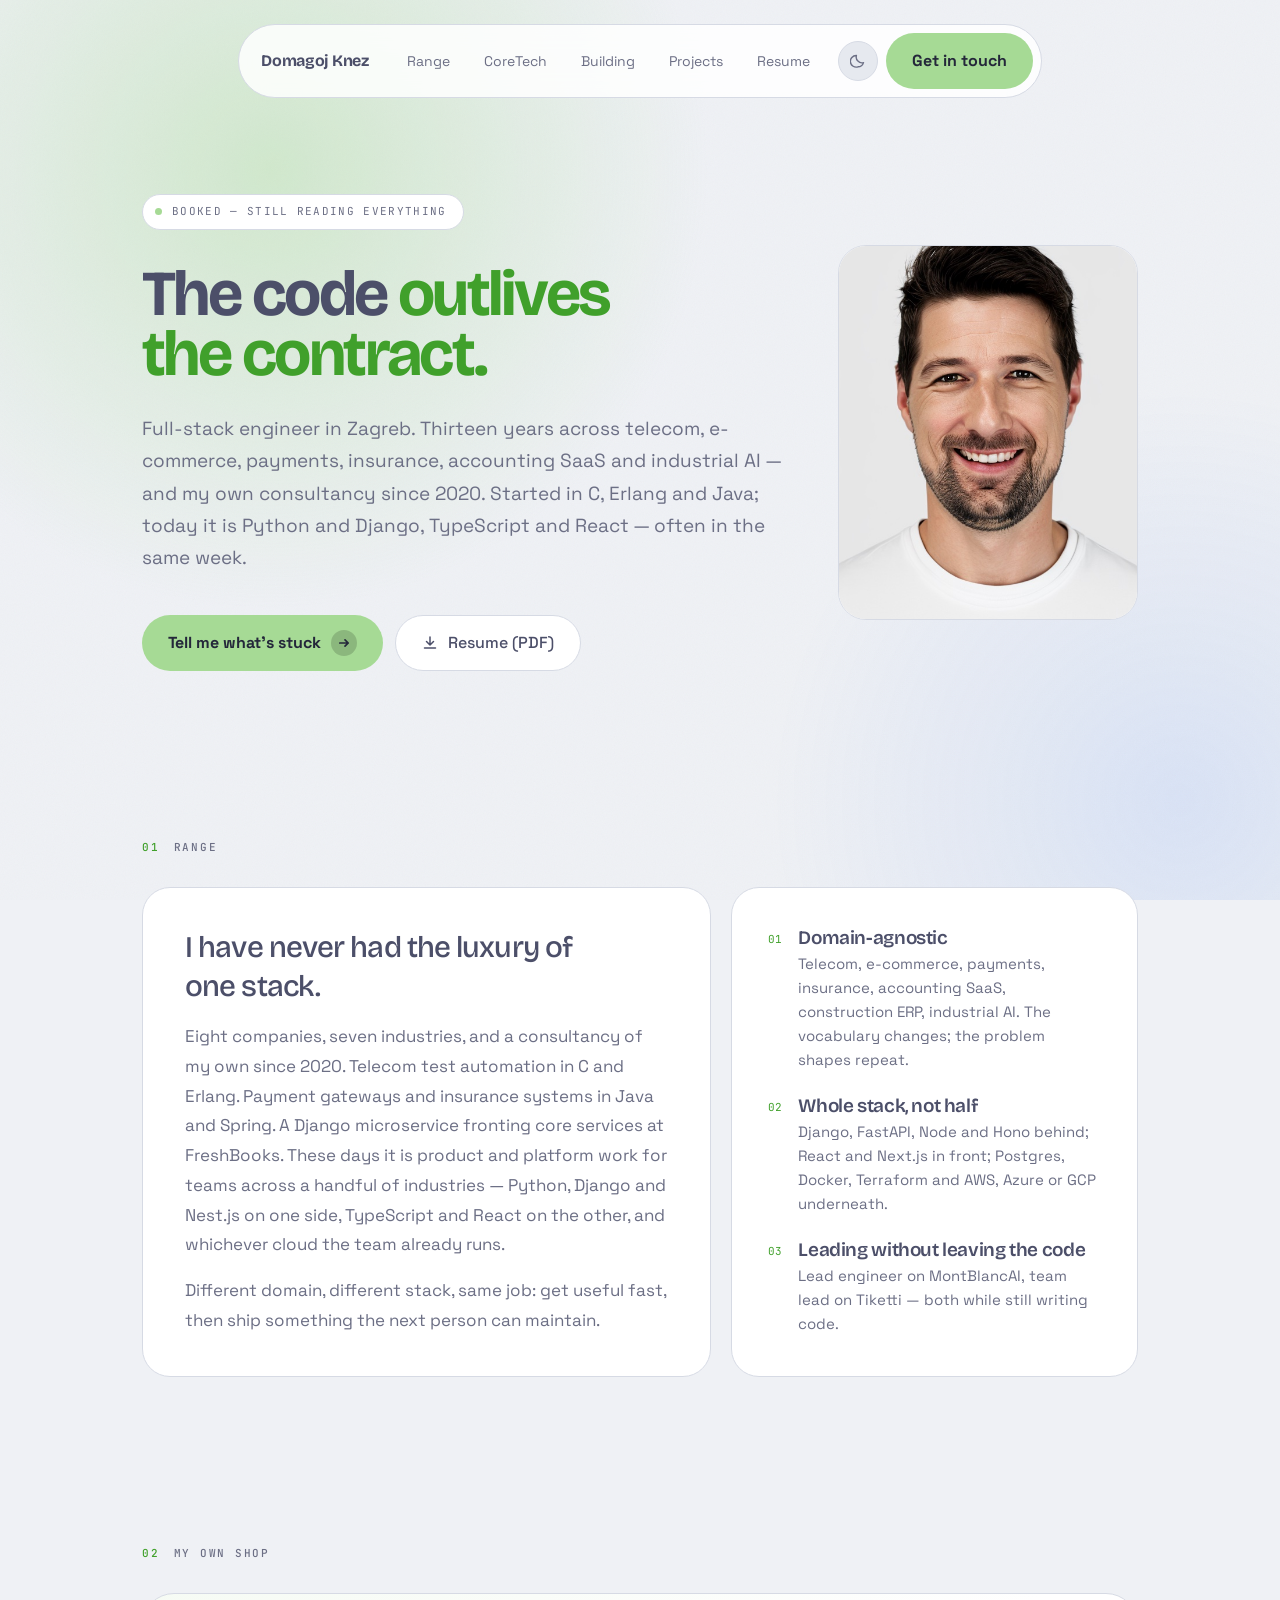
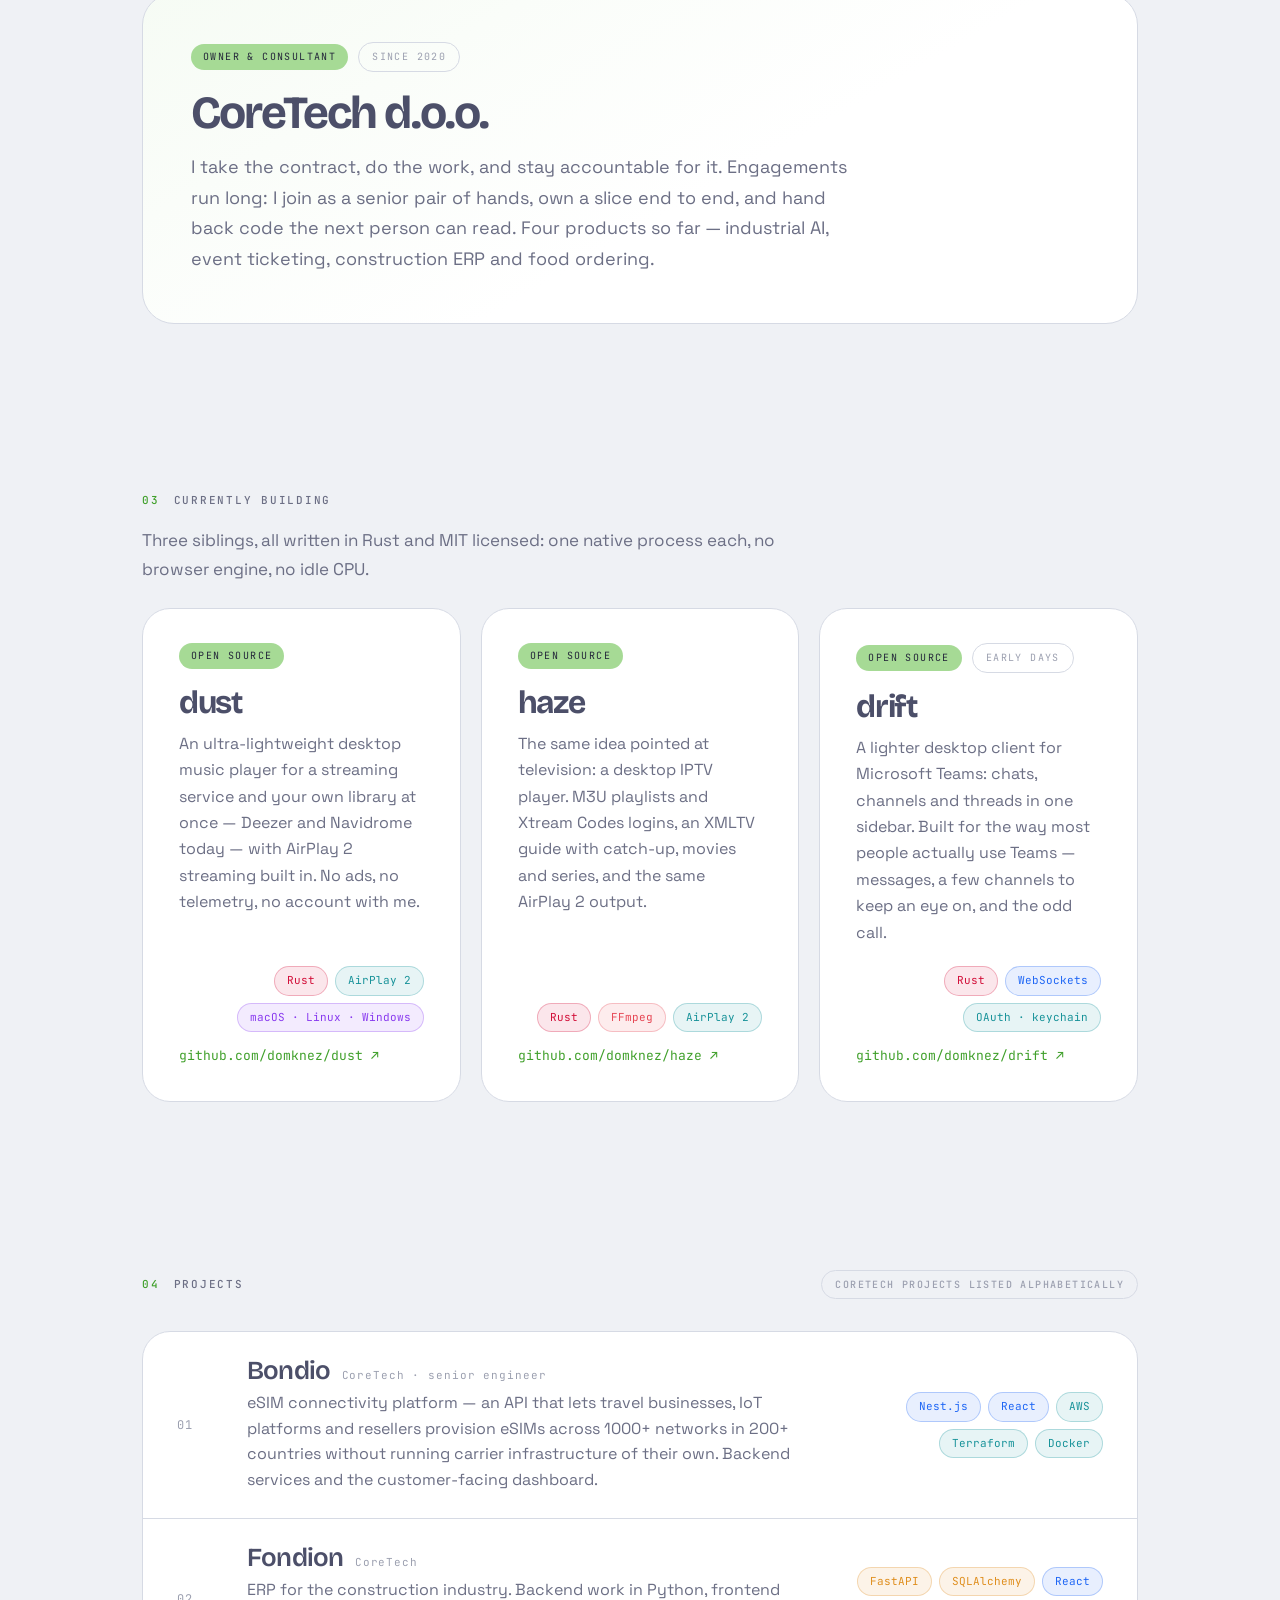
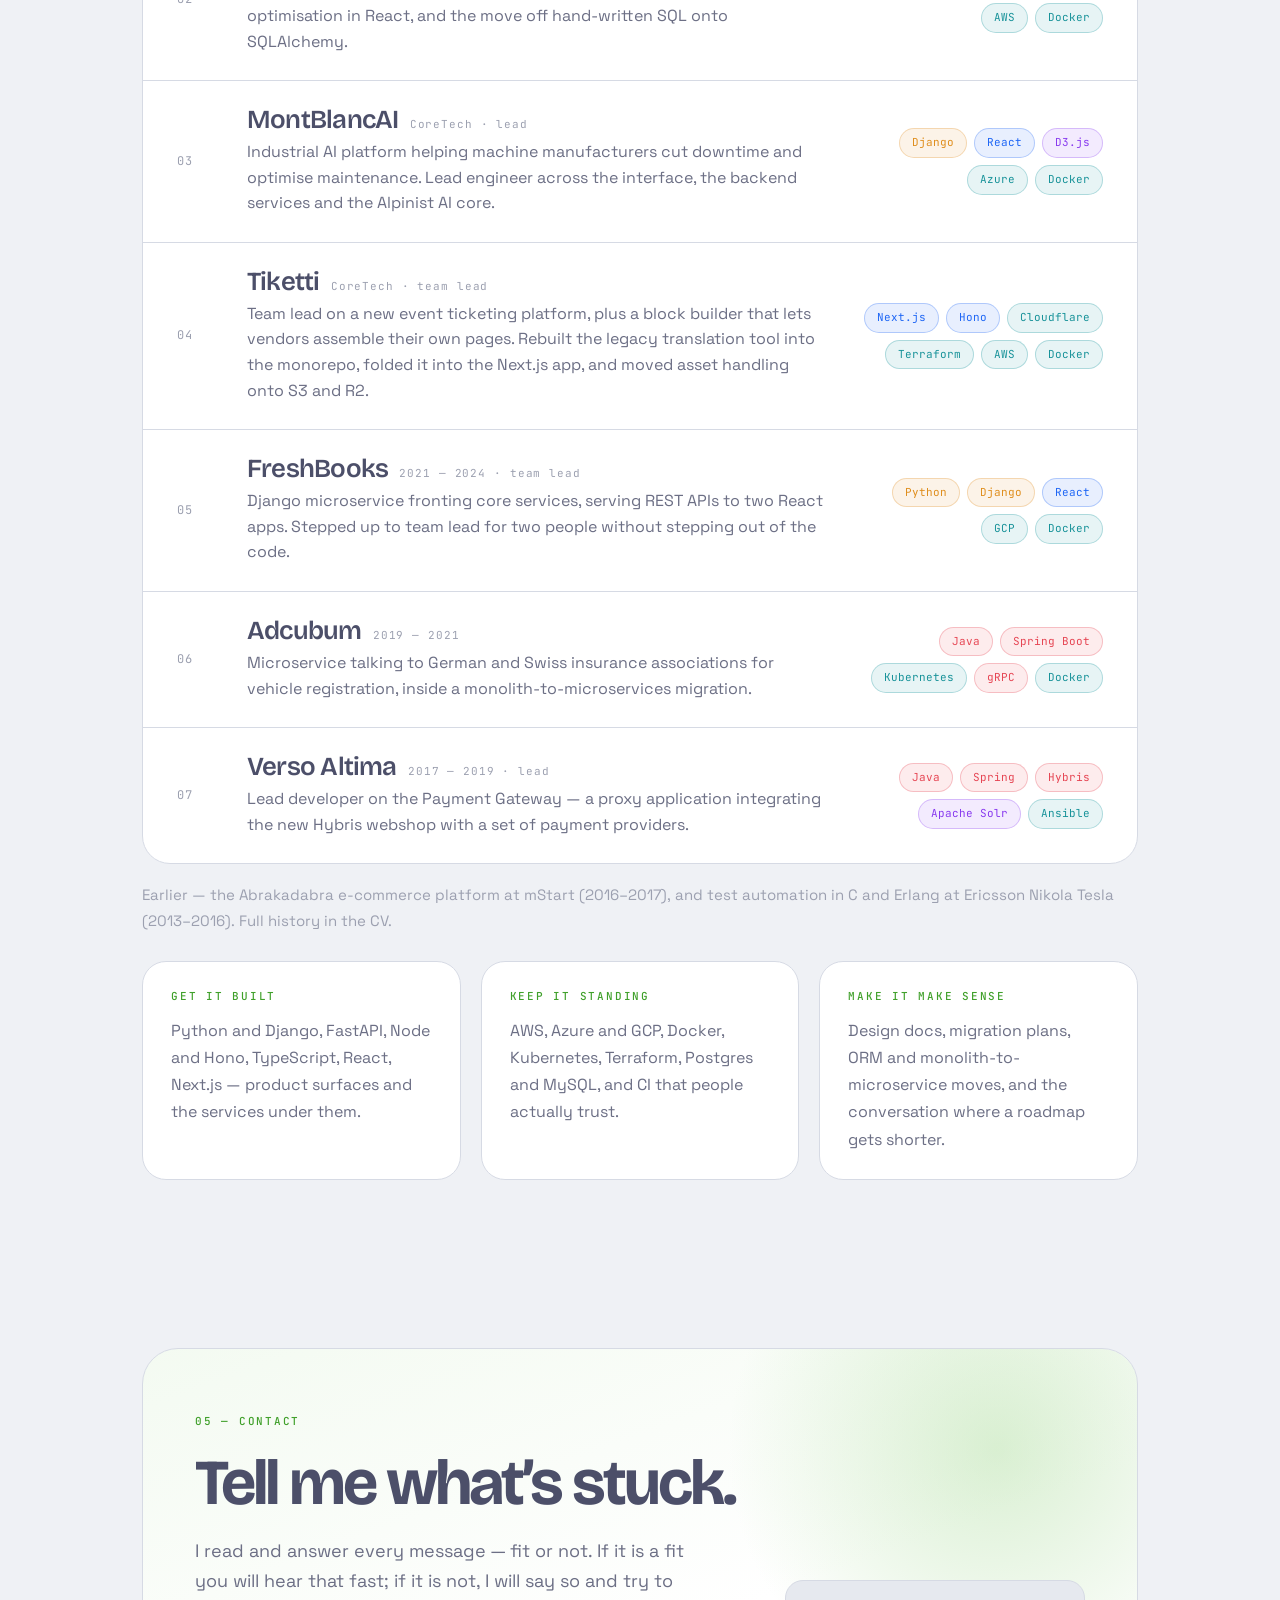
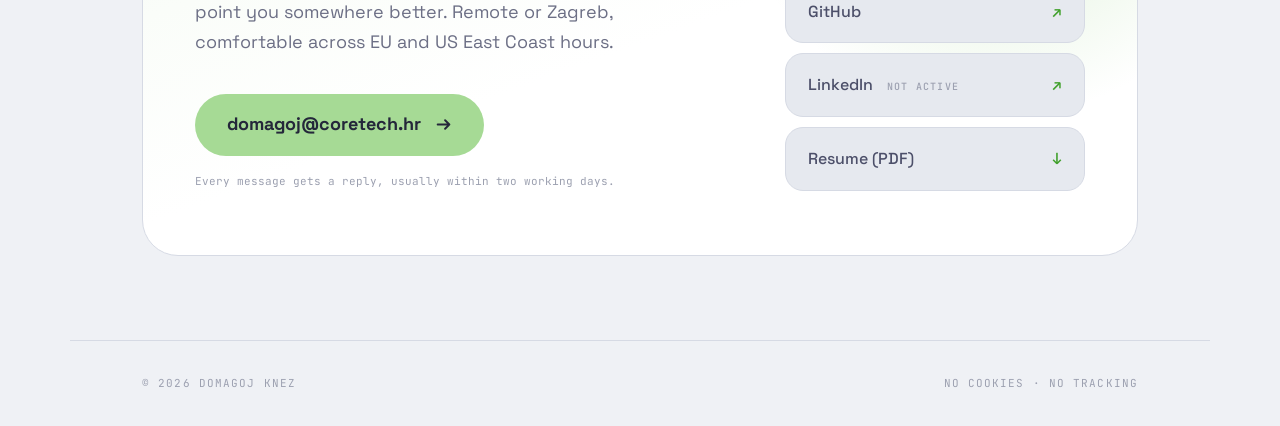
==== commit b9ccd9f7: "Stop the project pills wrapping in narrow cards Between 980 and about 1150px the three cards were ~2" ====
--- a/index.html
+++ b/index.html
@@ -121,24 +121,24 @@
 
   <section id="building" aria-labelledby="building-h">
     <h2 class="eyebrow" id="building-h"><span>03</span><span>Currently building</span></h2>
-    <p class="builds__note">Three siblings, all written in Rust: one native process each, no browser engine, no idle CPU.</p>
+    <p class="builds__note">Three siblings, all written in Rust and MIT licensed: one native process each, no browser engine, no idle CPU.</p>
     <div class="builds">
       <article class="card build">
-        <p class="feature__tags"><span class="pill pill--accent">Open source</span><span class="pill pill--quiet">MIT</span></p>
+        <p class="feature__tags"><span class="pill pill--accent">Open source</span></p>
         <h3>dust</h3>
         <p class="build__body">An ultra-lightweight desktop music player for a streaming service and your own library at once — Deezer and Navidrome today — with AirPlay&nbsp;2 streaming built in. No ads, no telemetry, no account with me.</p>
         <ul class="tech tech--left"><li class="tk tk-sys">Rust</li><li class="tk tk-inf">AirPlay 2</li><li class="tk tk-dat">macOS &middot; Linux &middot; Windows</li></ul>
         <p class="feature__link"><a href="https://github.com/domknez/dust">github.com/domknez/dust <span aria-hidden="true">&#8599;</span></a></p>
       </article>
       <article class="card build">
-        <p class="feature__tags"><span class="pill pill--accent">Open source</span><span class="pill pill--quiet">MIT</span></p>
+        <p class="feature__tags"><span class="pill pill--accent">Open source</span></p>
         <h3>haze</h3>
         <p class="build__body">The same idea pointed at television: a desktop IPTV player. M3U playlists and Xtream Codes logins, an XMLTV guide with catch-up, movies and series, and the same AirPlay&nbsp;2 output.</p>
         <ul class="tech tech--left"><li class="tk tk-sys">Rust</li><li class="tk tk-jvm">FFmpeg</li><li class="tk tk-inf">AirPlay 2</li></ul>
         <p class="feature__link"><a href="https://github.com/domknez/haze">github.com/domknez/haze <span aria-hidden="true">&#8599;</span></a></p>
       </article>
       <article class="card build">
-        <p class="feature__tags"><span class="pill pill--accent">Open source</span><span class="pill pill--quiet">MIT &middot; early days</span></p>
+        <p class="feature__tags"><span class="pill pill--accent">Open source</span><span class="pill pill--quiet">Early days</span></p>
         <h3>drift</h3>
         <p class="build__body">A lighter desktop client for Microsoft Teams: chats, channels and threads in one sidebar. Built for the way most people actually use Teams — messages, a few channels to keep an eye on, and the odd call.</p>
         <ul class="tech tech--left"><li class="tk tk-sys">Rust</li><li class="tk tk-js">WebSockets</li><li class="tk tk-inf">OAuth &middot; keychain</li></ul>
--- a/assets/styles.css
+++ b/assets/styles.css
@@ -128,7 +128,7 @@
 .mail__addr { display: inline; }
 .btn--mail > span { pointer-events: none; }
 
-.pill { display: inline-flex; align-items: center; font-family: var(--mono); font-size: 10px; letter-spacing: .14em; text-transform: uppercase; border-radius: 999px; padding: 5px 12px; }
+.pill { display: inline-flex; align-items: center; white-space: nowrap; font-family: var(--mono); font-size: 10px; letter-spacing: .14em; text-transform: uppercase; border-radius: 999px; padding: 5px 12px; }
 .pill--accent { background: var(--acc-fill); color: var(--on-acc); }
 .pill--quiet { color: var(--fg3); border: 1px solid var(--edge); padding: 6px 13px; }
 
@@ -197,7 +197,7 @@
 .feature__link a:hover { color: var(--fg); }
 .feature__soon { color: var(--fg3); }
 .builds__note { font-size: 17px; line-height: 1.7; color: var(--fg2); margin: -14px 0 24px; max-width: 640px; }
-.builds { display: grid; grid-template-columns: repeat(3, minmax(0, 1fr)); gap: 20px; align-items: stretch; }
+.builds { display: grid; grid-template-columns: repeat(auto-fit, minmax(290px, 1fr)); gap: 20px; align-items: stretch; }
 .build { display: flex; flex-direction: column; }
 .build h3 { font-size: clamp(26px, 2.6vw, 32px); margin-bottom: 12px; }
 .build__body { font-size: 16px; line-height: 1.65; color: var(--fg2); }
@@ -282,7 +282,7 @@
   .nav__theme, .nav__cta { margin-left: 0; width: 100%; justify-content: center; }
   .hero { grid-template-columns: 1fr; padding-top: 56px; }
   .portrait { max-width: 320px; margin-inline: auto; }
-  .bento, .stack, .contact__grid, .builds { grid-template-columns: minmax(0, 1fr); }
+  .bento, .stack, .contact__grid { grid-template-columns: minmax(0, 1fr); }
   .builds__note { margin-bottom: 20px; }
   .contact__grid { align-items: stretch; }
   .project { grid-template-columns: 36px minmax(0, 1fr); gap: 8px 16px; align-items: start; }
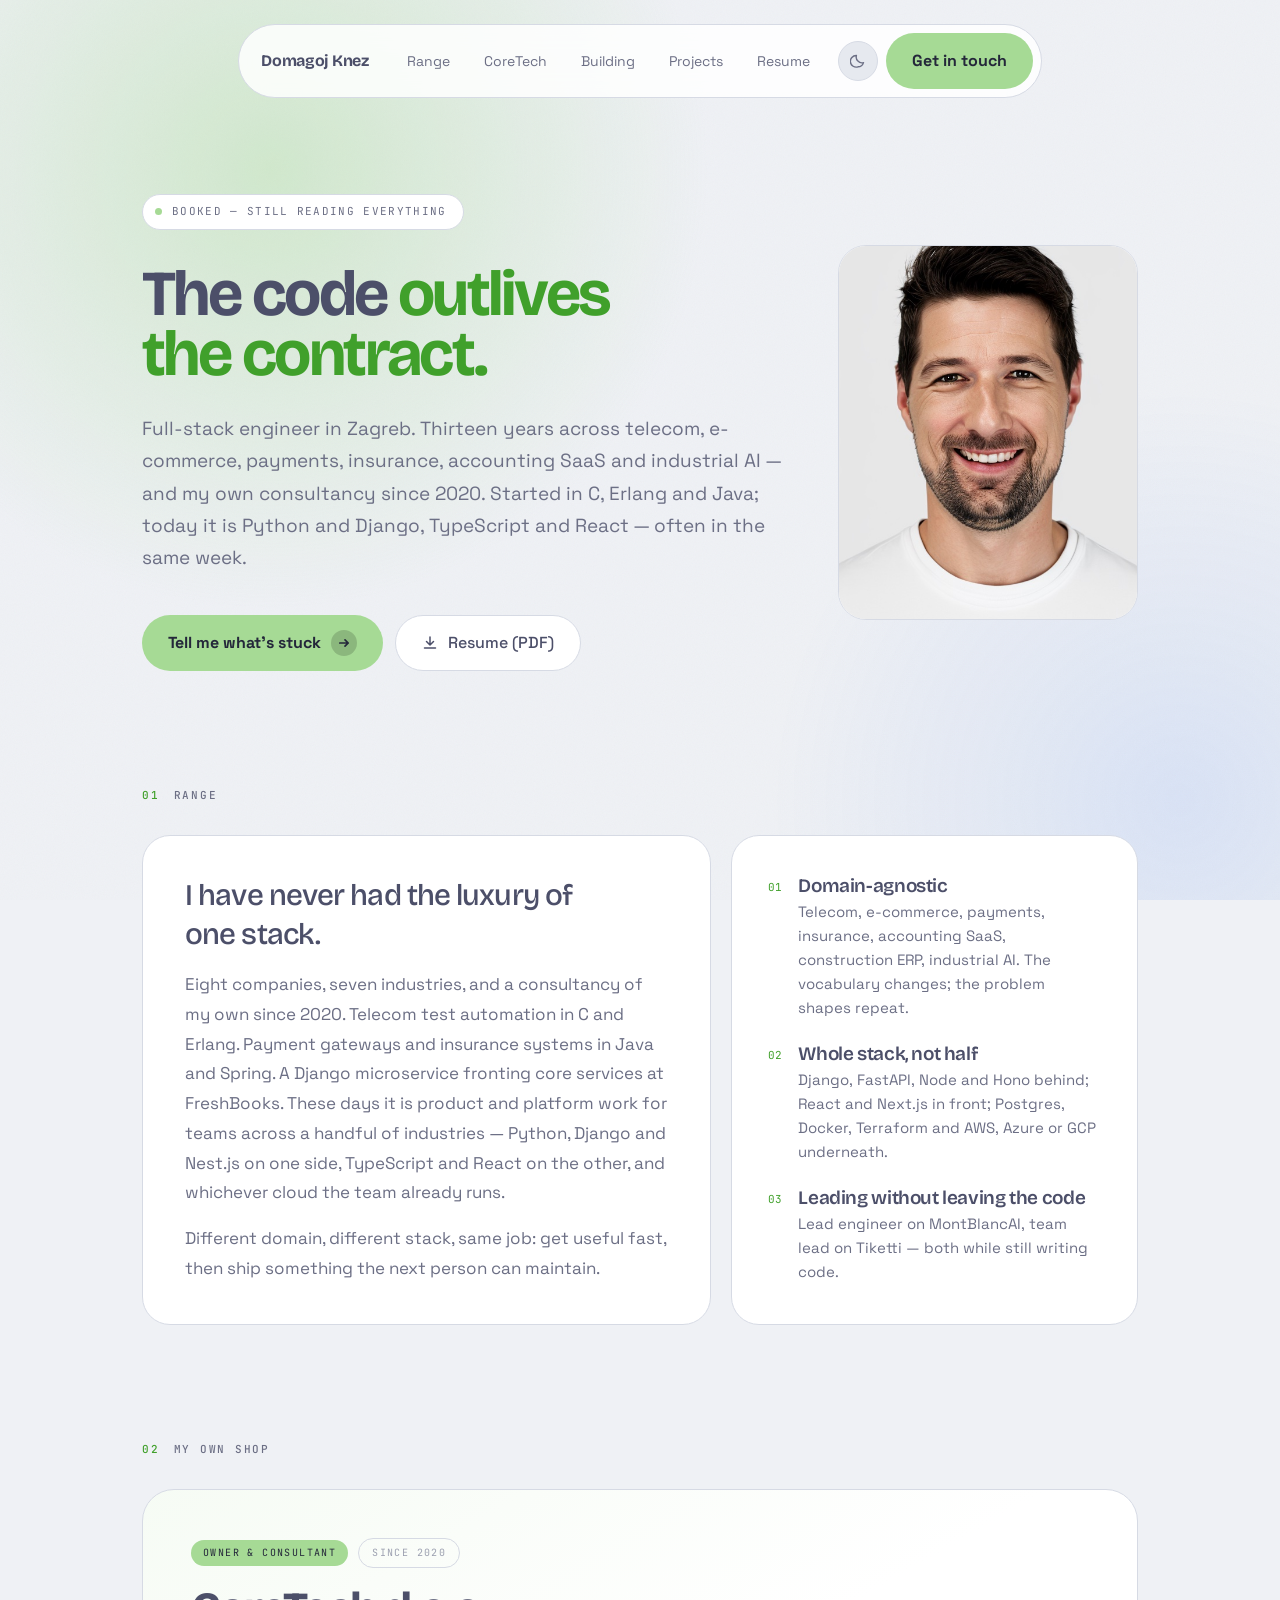
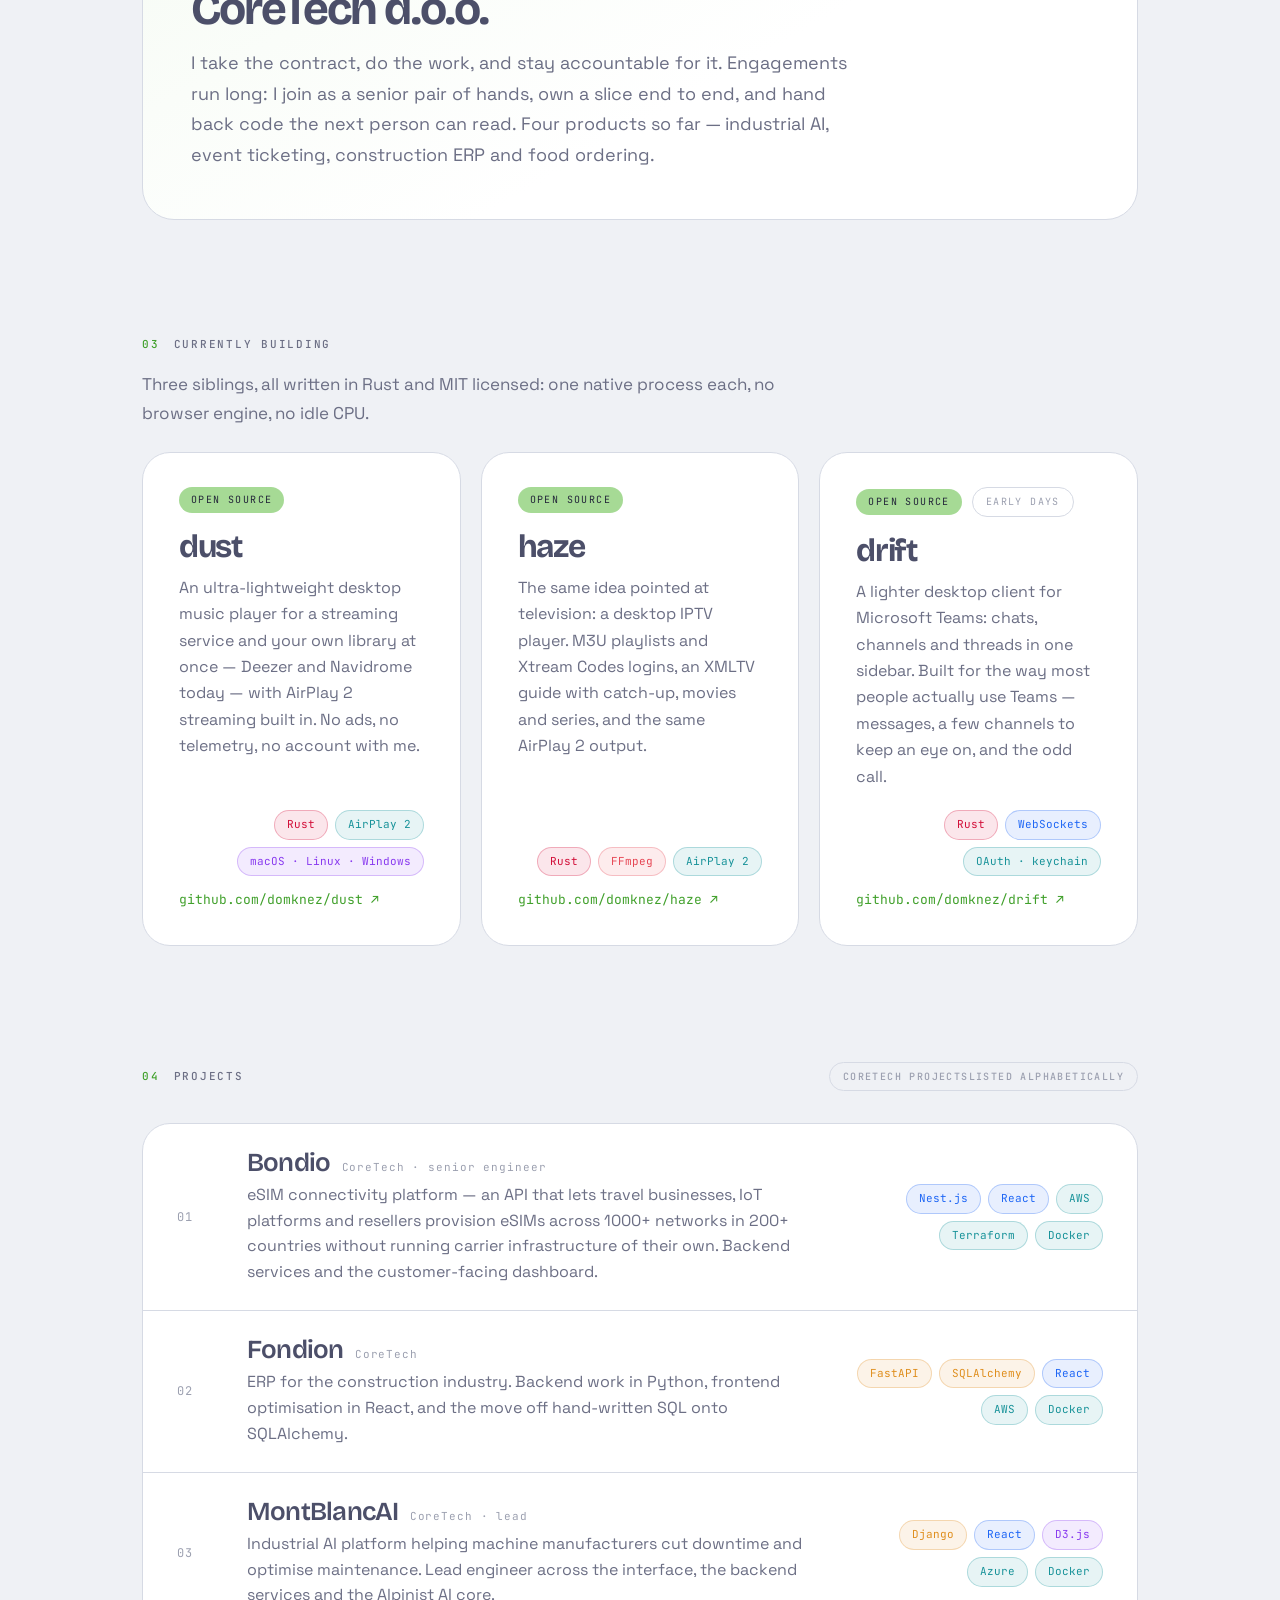
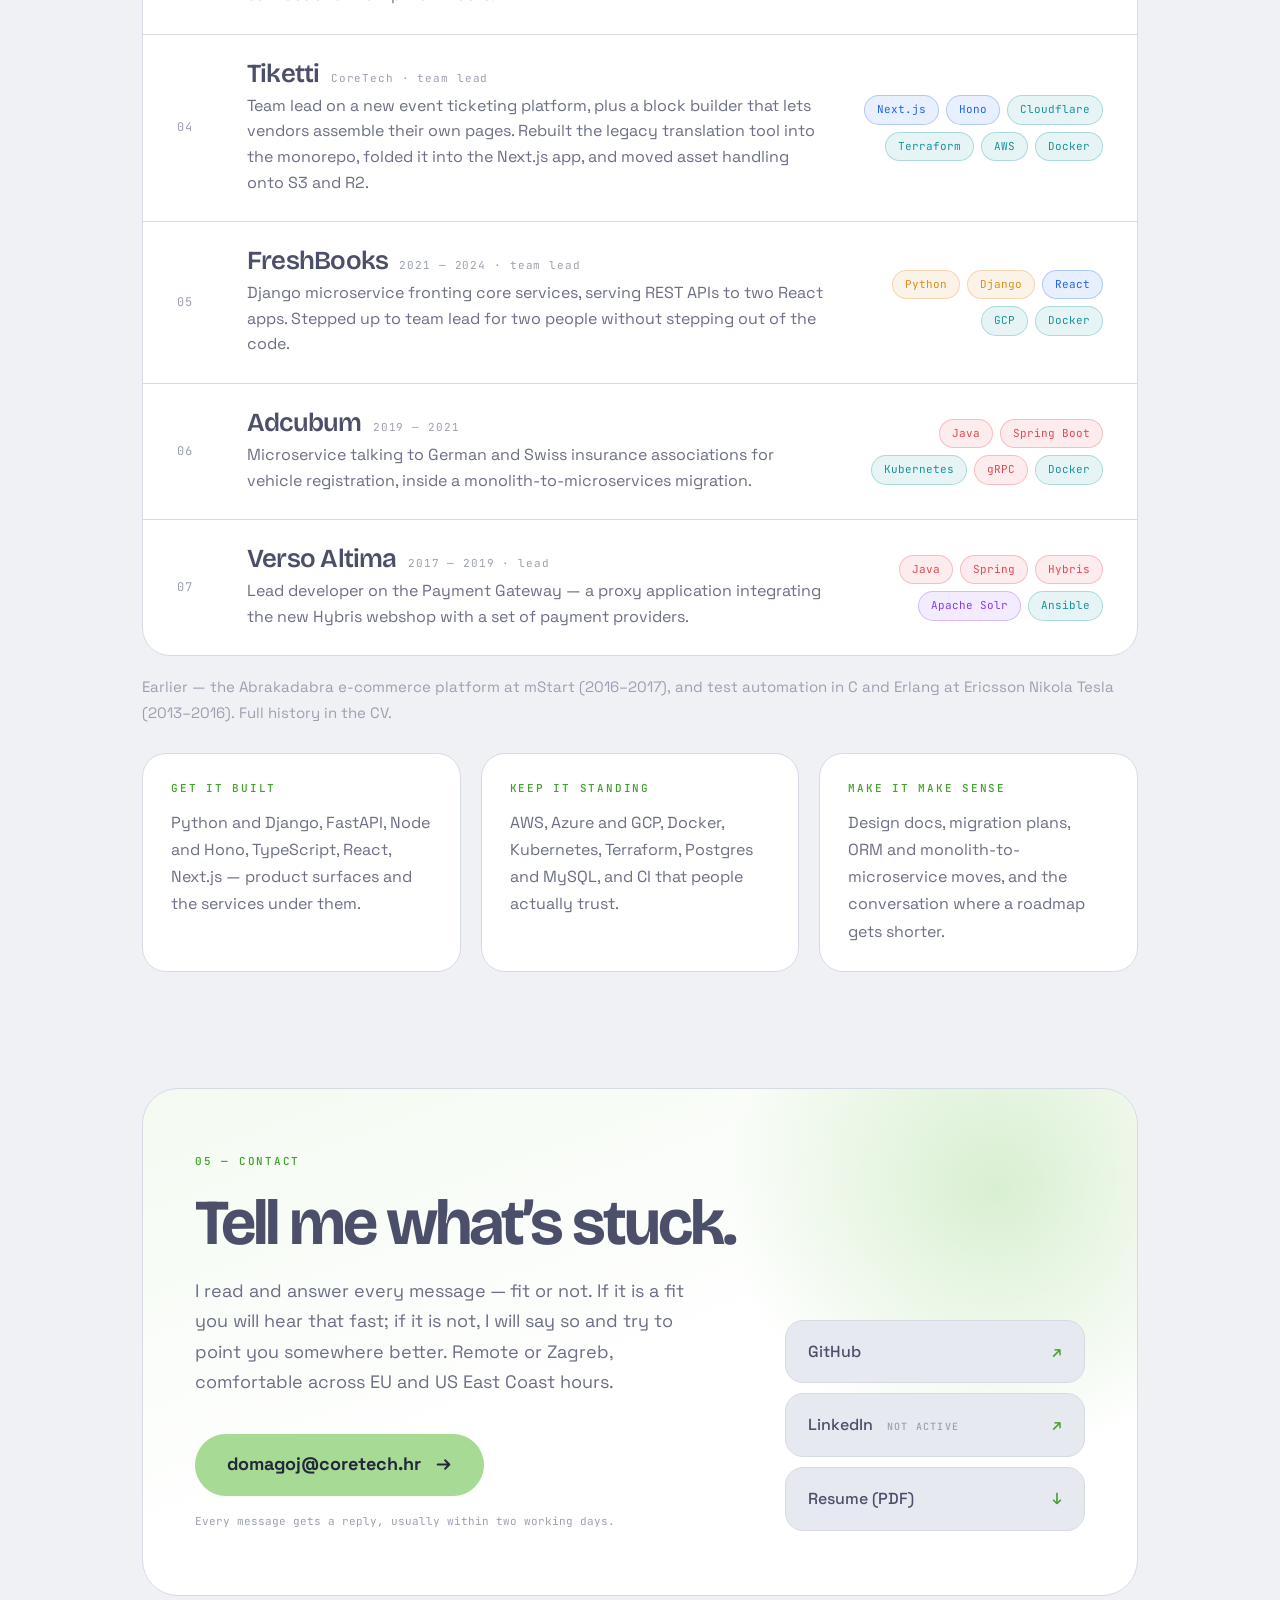
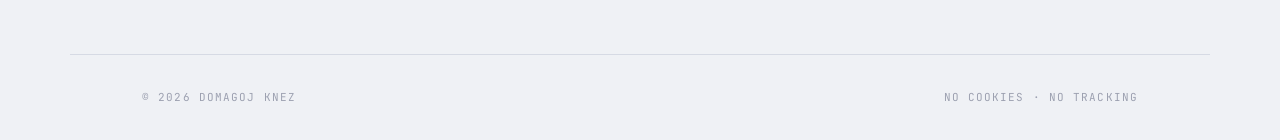
==== commit 0b68b1a8: "Tighten section rhythm and stop the projects pill overflowing Section padding 84px -> 58px (40px und" ====
--- a/index.html
+++ b/index.html
@@ -150,7 +150,7 @@
   <section id="projects" aria-labelledby="projects-h">
     <div class="eyebrow eyebrow--split">
       <h2 class="eyebrow__l" id="projects-h"><span>04</span><span>Projects</span></h2>
-      <span class="pill pill--quiet">CoreTech projects listed alphabetically</span>
+      <span class="pill pill--quiet"><span class="u-wide">CoreTech projects </span>listed alphabetically</span>
     </div>
     <ol class="projects">
       <li class="project">
--- a/assets/styles.css
+++ b/assets/styles.css
@@ -134,13 +134,13 @@
 
 /* ---------- layout ---------- */
 main { position: relative; z-index: 2; }
-section { max-width: var(--maxw); margin-inline: auto; padding: 84px var(--gutter); }
+section { max-width: var(--maxw); margin-inline: auto; padding: 58px var(--gutter); }
 .eyebrow { display: flex; align-items: baseline; gap: 14px; margin: 0 0 32px; font-family: var(--mono); font-size: 11px; font-weight: 500; line-height: 1.5; letter-spacing: .16em; text-transform: uppercase; color: var(--fg2); }
 h2.eyebrow, h3.eyebrow { font-family: var(--mono); }
 .eyebrow__l { font: inherit; letter-spacing: inherit; color: inherit; margin: 0; display: flex; align-items: baseline; gap: 14px; }
 .eyebrow__l > span:first-child { color: var(--acc); }
 .eyebrow > span:first-child { color: var(--acc); }
-.eyebrow--split { justify-content: space-between; }
+.eyebrow--split { flex-wrap: wrap; justify-content: space-between; row-gap: 12px; }
 .eyebrow__l { display: flex; align-items: baseline; gap: 14px; }
 .eyebrow--acc, .eyebrow--acc > span:first-child { color: var(--acc); }
 .eyebrow--acc { margin-bottom: 12px; }
@@ -290,7 +290,7 @@
 }
 @media (max-width: 620px) {
   :root { --gutter: 22px; --radius-card: 24px; }
-  section { padding: 56px var(--gutter); }
+  section { padding: 40px var(--gutter); }
   .card, .card--wide { padding: 26px 24px; }
   .feature { padding: 30px 26px; border-radius: 26px; }
   .contact { padding: 36px 26px; border-radius: 28px; }
@@ -302,6 +302,7 @@
   .btn--mail { font-size: 15px; padding: 0 18px; gap: 10px; height: 58px; }
   .btn { min-width: 0; }
   .foot { flex-direction: column; align-items: flex-start; }
+  .u-wide { display: none; }
 }
 @media (prefers-reduced-motion: reduce) {
   html { scroll-behavior: auto; }
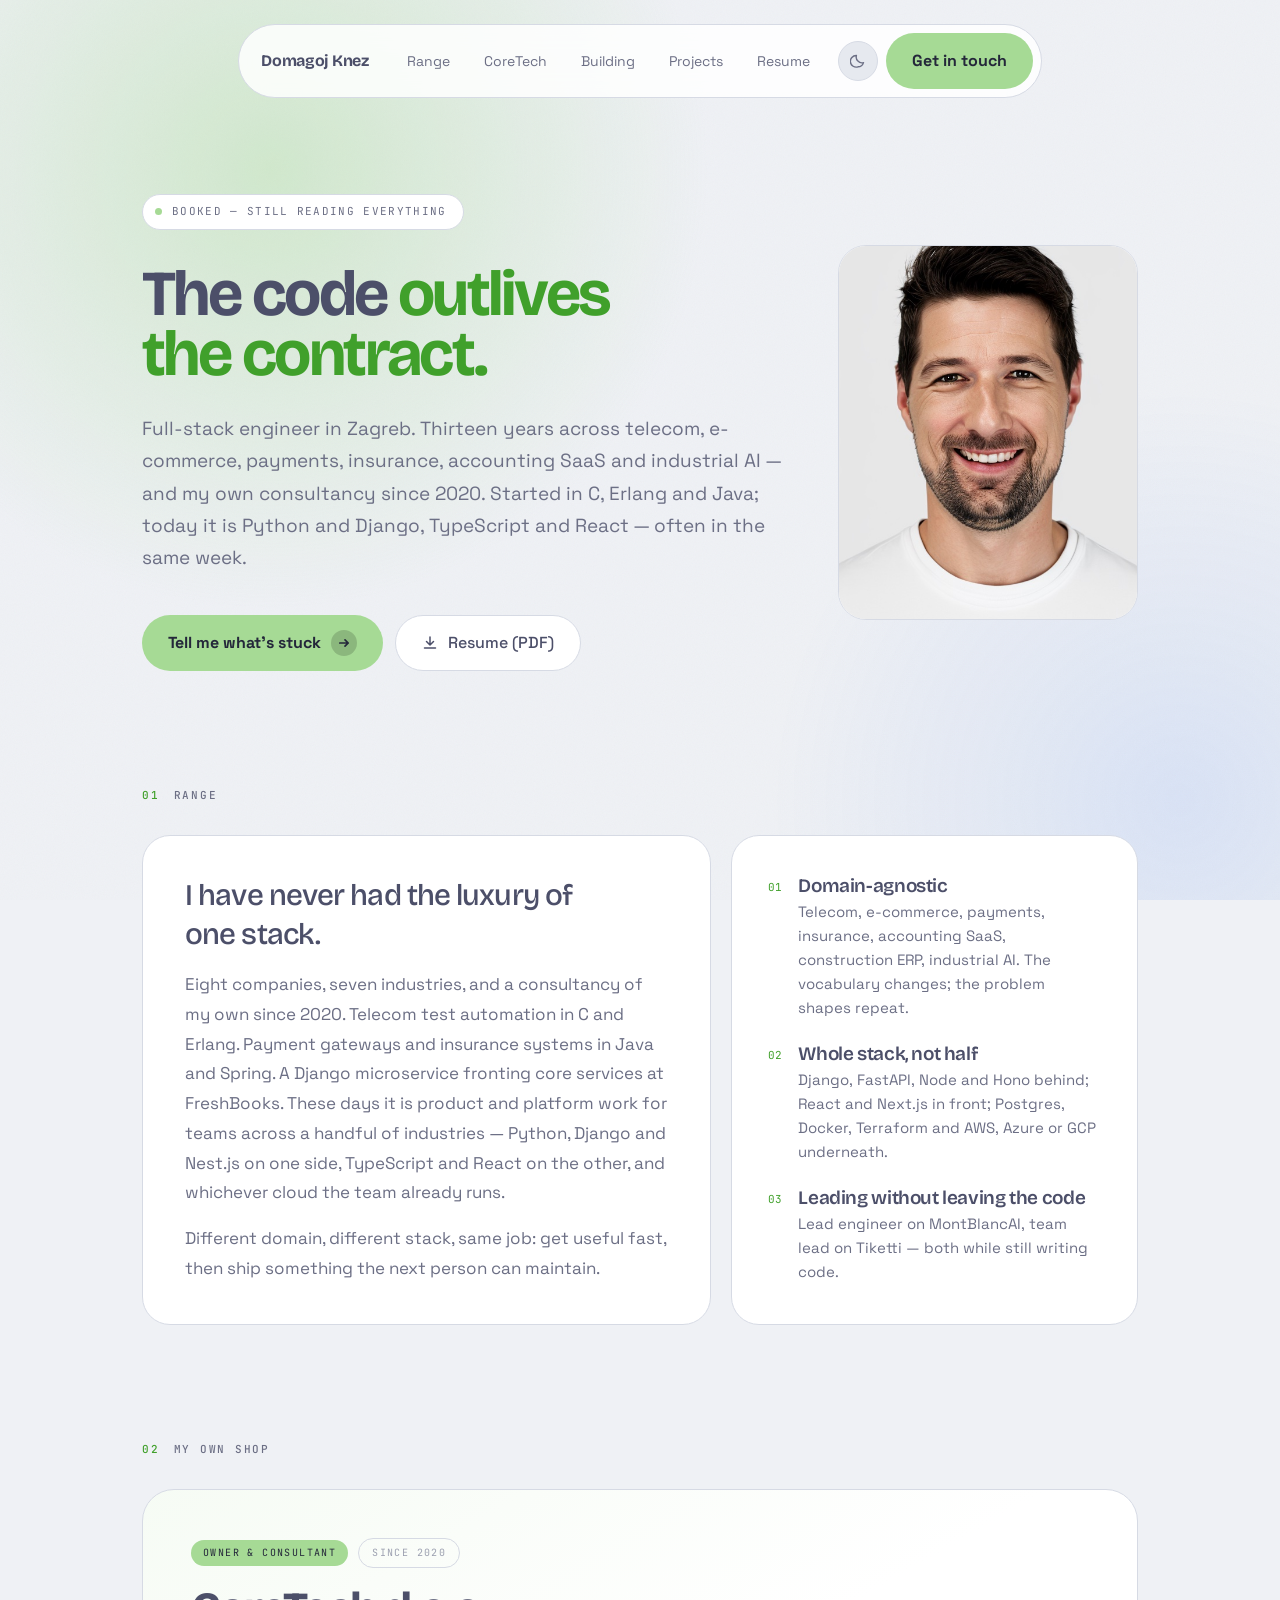
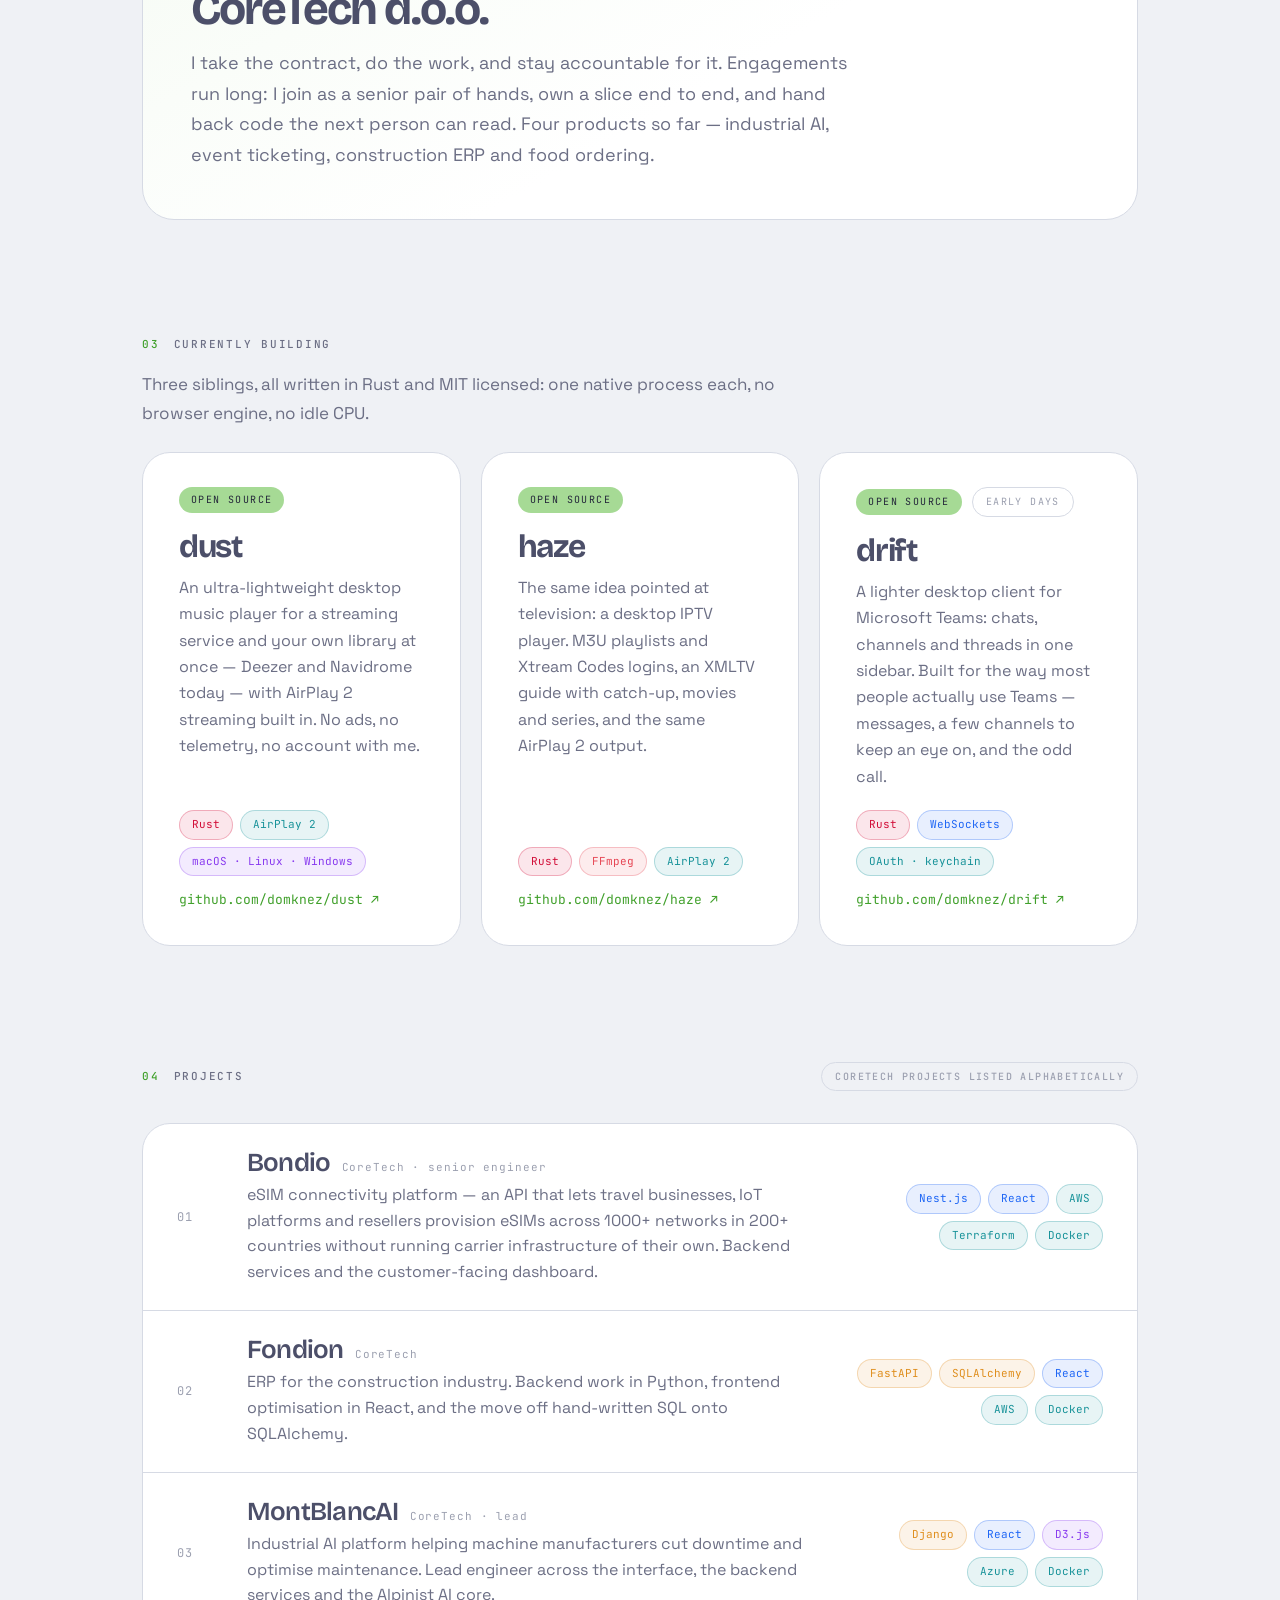
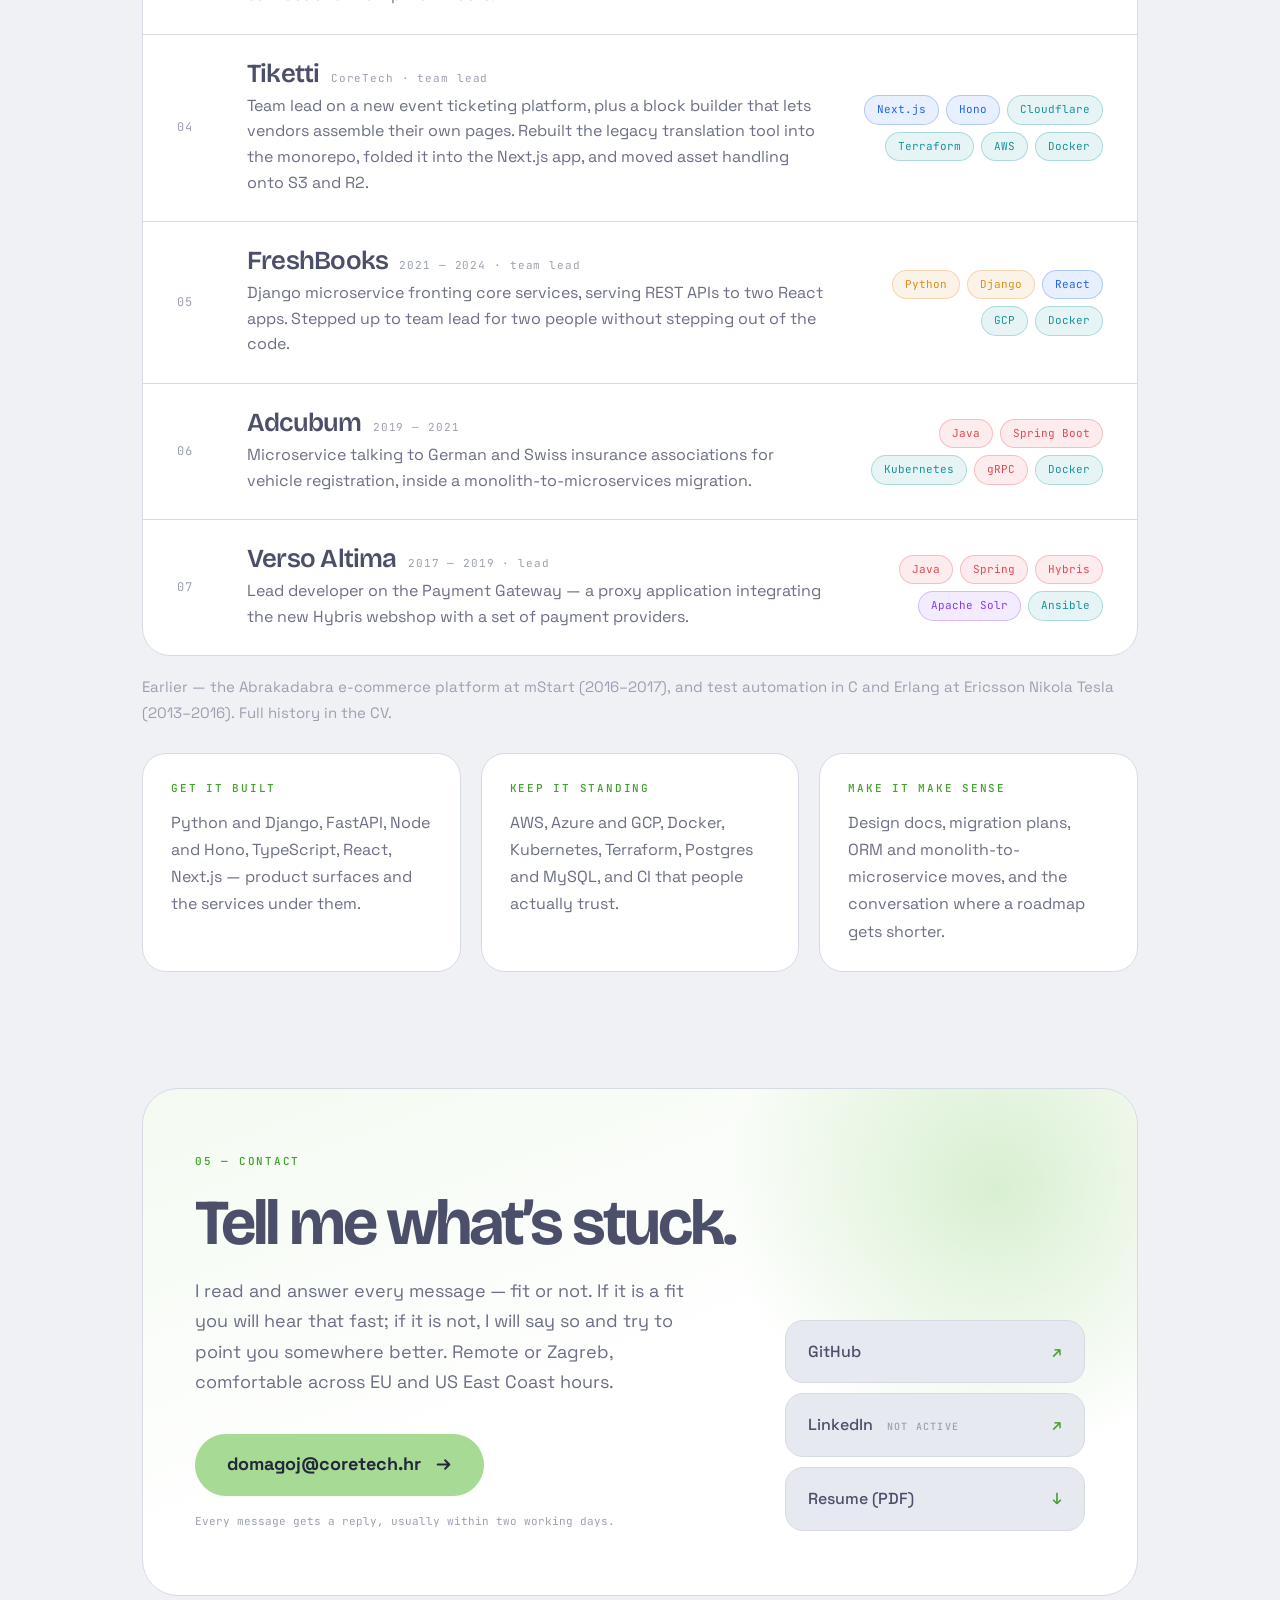
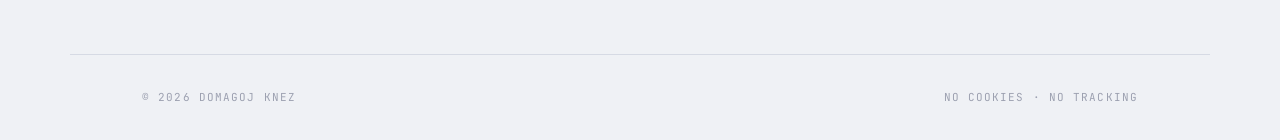
==== commit 79ce00de: "Fix tech-row alignment and the run-together projects pill .tech--left was declared above .tech, so ." ====
--- a/index.html
+++ b/index.html
@@ -150,7 +150,7 @@
   <section id="projects" aria-labelledby="projects-h">
     <div class="eyebrow eyebrow--split">
       <h2 class="eyebrow__l" id="projects-h"><span>04</span><span>Projects</span></h2>
-      <span class="pill pill--quiet"><span class="u-wide">CoreTech projects </span>listed alphabetically</span>
+      <span class="pill pill--quiet"><span class="u-wide">CoreTech projects&nbsp;</span>listed alphabetically</span>
     </div>
     <ol class="projects">
       <li class="project">
--- a/assets/styles.css
+++ b/assets/styles.css
@@ -191,7 +191,6 @@
 .feature__tags { display: flex; align-items: center; gap: 10px; margin-bottom: 18px; }
 .feature h3 { font-size: clamp(32px, 4vw, 46px); margin-bottom: 16px; }
 .feature__body { font-size: 18px; line-height: 1.7; color: var(--fg2); max-width: 660px; }
-.tech--left { justify-content: flex-start; margin-top: 20px; }
 .feature__link { margin-top: 20px; font-family: var(--mono); font-size: 13px; }
 .feature__link a { color: var(--acc); }
 .feature__link a:hover { color: var(--fg); }
@@ -218,6 +217,7 @@
 .project__meta { font-family: var(--mono); font-size: 11px; font-weight: 400; letter-spacing: .08em; color: var(--fg3); margin-left: 6px; }
 .project__body p { font-size: 16px; line-height: 1.6; color: var(--fg2); }
 .tech { display: flex; flex-wrap: wrap; gap: 7px; justify-content: flex-end; }
+.tech--left { justify-content: flex-start; margin-top: 20px; }
 .tk { padding: 5px 12px; border-radius: 999px; font-family: var(--mono); font-size: 11px; border: 1px solid; white-space: nowrap; }
 .tk-py  { color: var(--tk-py);  background: color-mix(in oklab, var(--tk-py) 10%, transparent);  border-color: color-mix(in oklab, var(--tk-py) 28%, transparent); }
 .tk-js  { color: var(--tk-js);  background: color-mix(in oklab, var(--tk-js) 10%, transparent);  border-color: color-mix(in oklab, var(--tk-js) 28%, transparent); }
